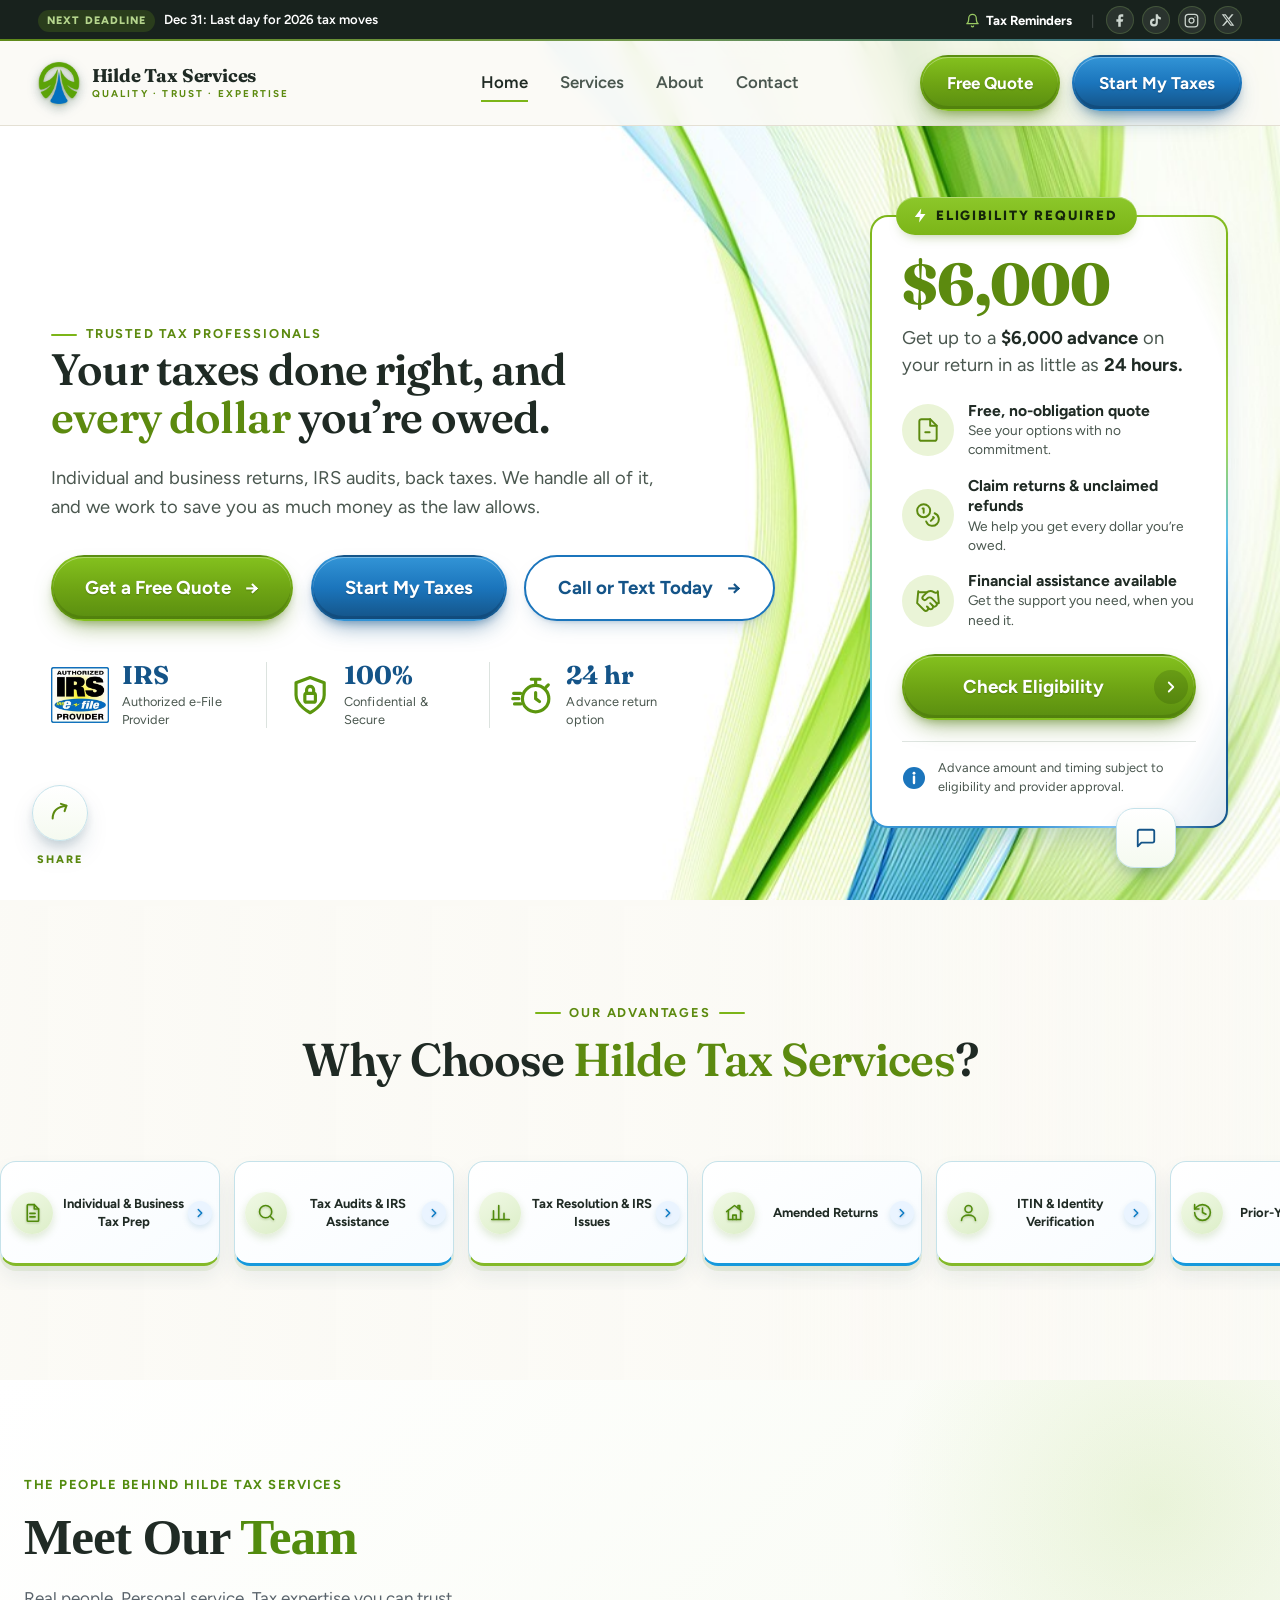
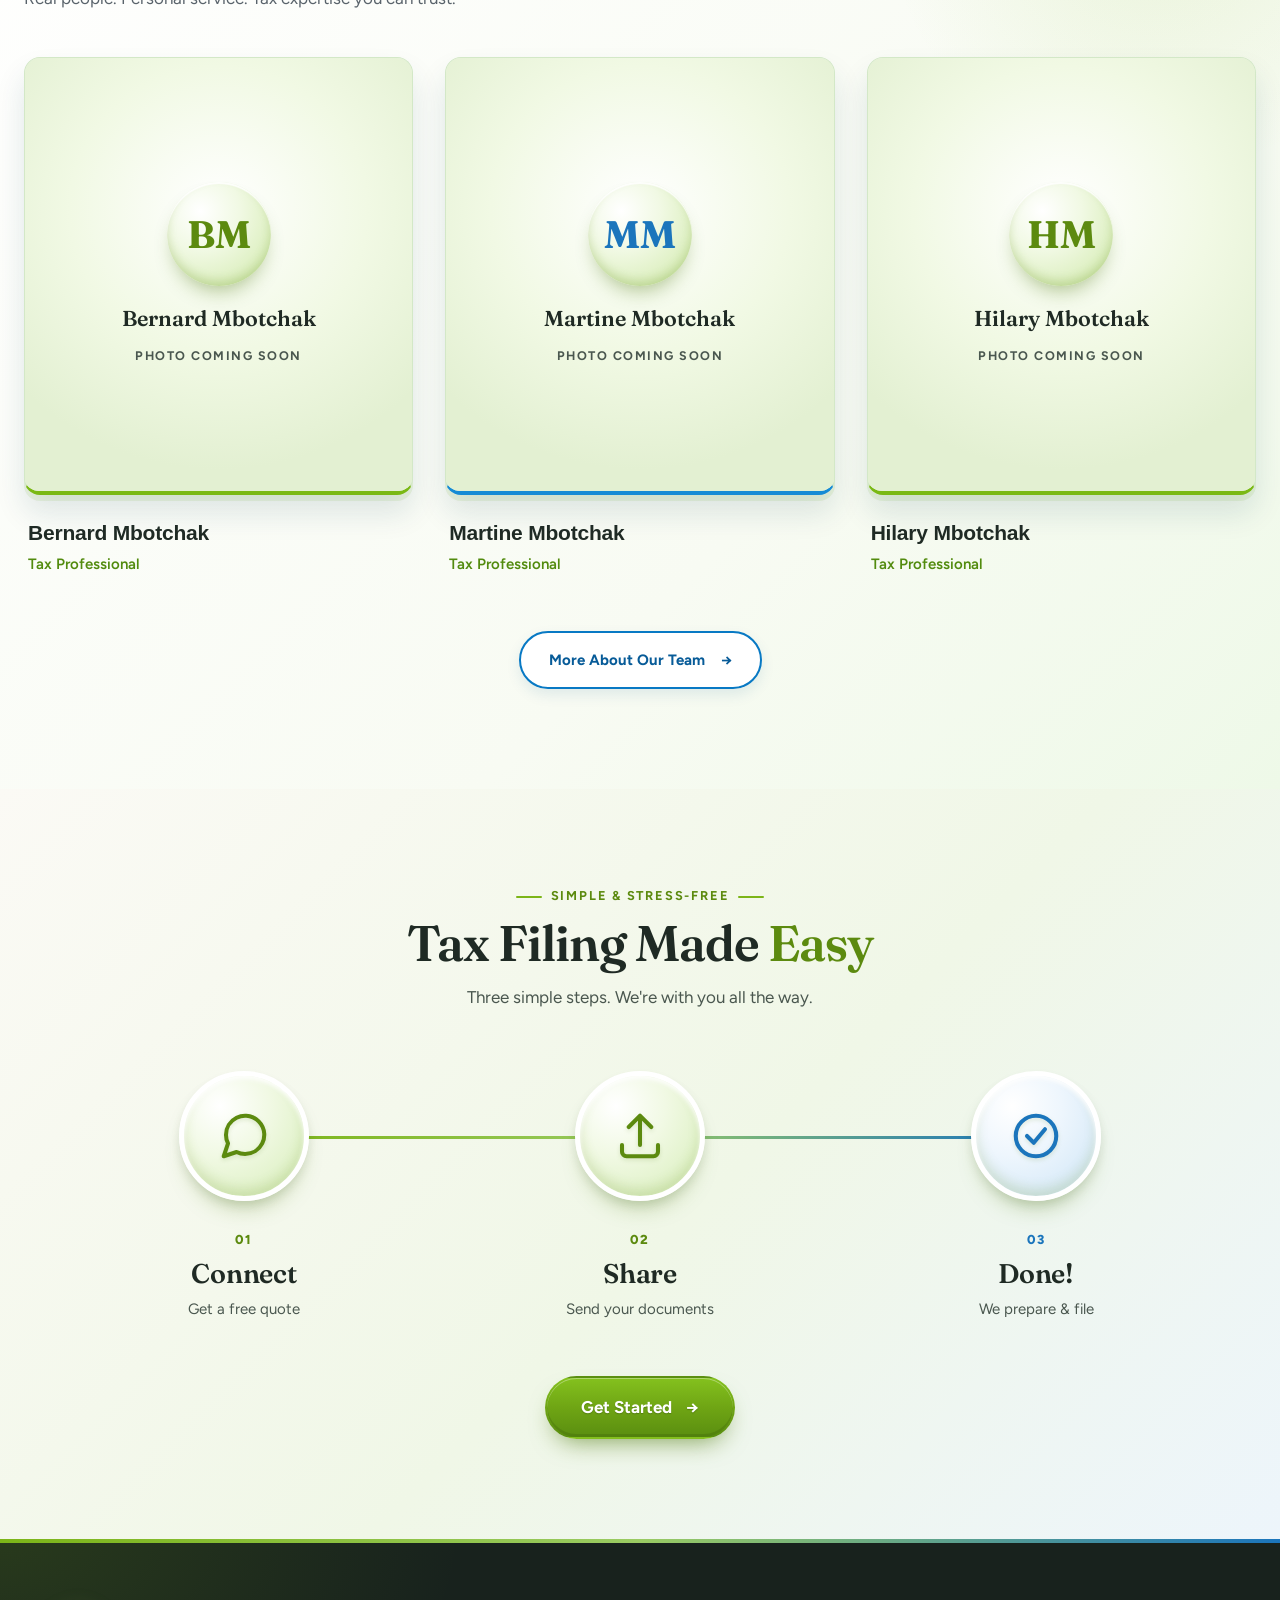
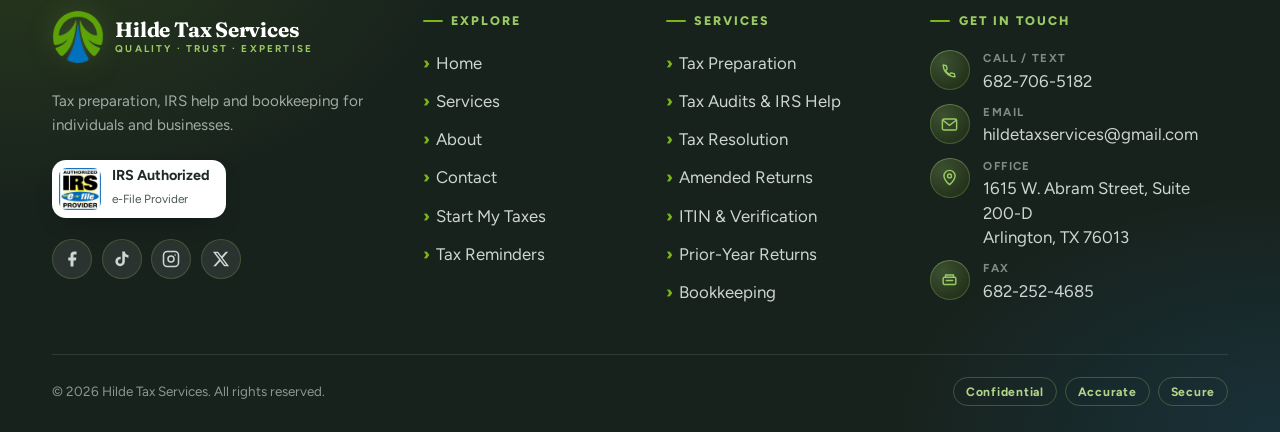
==== index.html @ 7f926cf9 "Prepare site for GitHub Pages - Point image references at assets/ (higgsfield-assets/ is not in the " ====
<!DOCTYPE html>
<html lang="en">
<head>
<meta charset="UTF-8">
<meta name="viewport" content="width=device-width, initial-scale=1">
<title>Hilde Tax Services | Tax Preparation, Audits &amp; Resolution</title>
<meta name="description" content="Hilde Tax Services: individual &amp; business tax preparation, IRS audit help, tax resolution, amended returns, ITIN, prior-year returns, and bookkeeping. Free quote. Call or text 682-706-5182.">
<link rel="preconnect" href="https://fonts.googleapis.com">
<link rel="preconnect" href="https://fonts.gstatic.com" crossorigin>
<link href="https://fonts.googleapis.com/css2?family=Fraunces:opsz,wght@9..144,500;9..144,600;9..144,700&family=Figtree:wght@400;500;600;700;800&display=swap" rel="stylesheet">
<link rel="stylesheet" href="styles.css">
</head>
<body class="home">

<!-- ===== Header ===== -->

<!-- ===== Utility bar ===== -->
<!-- "Next deadline" is filled in by main.js from tax-reminders-data.js; social hrefs are placeholders like the footer's -->
<div class="utility-bar">
  <div class="wrap utility-bar__inner">
    <p class="util-next" hidden></p>
    <nav class="utility-bar__actions" aria-label="Quick links">
      <a href="tax-reminders.html" class="util-page-link">
        <svg width="15" height="15" viewBox="0 0 24 24" fill="none" stroke="currentColor" stroke-width="2" stroke-linecap="round" stroke-linejoin="round" aria-hidden="true"><path d="M6 8a6 6 0 0 1 12 0c0 7 3 9 3 9H3s3-2 3-9"/><path d="M10.3 21a1.94 1.94 0 0 0 3.4 0"/></svg>
        Tax Reminders
      </a>
      <span class="util-bar__divider" aria-hidden="true">|</span>
      <a href="#facebook" class="social-icon" aria-label="Facebook"><svg width="15" height="15" viewBox="0 0 24 24" fill="currentColor" aria-hidden="true"><path d="M18 2h-3a5 5 0 0 0-5 5v3H7v4h3v8h4v-8h3l1-4h-4V7a1 1 0 0 1 1-1h3z"/></svg></a>
      <a href="#tiktok" class="social-icon" aria-label="TikTok"><svg width="15" height="15" viewBox="0 0 24 24" fill="currentColor" aria-hidden="true"><path d="M19.59 6.69a4.83 4.83 0 0 1-3.77-4.25V2h-3.45v13.67a2.89 2.89 0 0 1-2.88 2.5 2.89 2.89 0 0 1-2.89-2.89 2.89 2.89 0 0 1 2.89-2.89c.28 0 .54.04.79.1V9.01a6.34 6.34 0 0 0-.79-.05 6.34 6.34 0 0 0-6.34 6.34 6.34 6.34 0 0 0 6.34 6.34 6.34 6.34 0 0 0 6.33-6.34V8.73a8.17 8.17 0 0 0 4.78 1.52V6.8a4.85 4.85 0 0 1-1.01-.11z"/></svg></a>
      <a href="#instagram" class="social-icon" aria-label="Instagram"><svg width="15" height="15" viewBox="0 0 24 24" fill="none" stroke="currentColor" stroke-width="2" aria-hidden="true"><rect x="2" y="2" width="20" height="20" rx="5"/><circle cx="12" cy="12" r="4"/><circle cx="17.5" cy="6.5" r="1" fill="currentColor" stroke="none"/></svg></a>
      <a href="#twitter" class="social-icon" aria-label="X (Twitter)"><svg width="14" height="14" viewBox="0 0 24 24" fill="currentColor" aria-hidden="true"><path d="M18.244 2.25h3.308l-7.227 8.26 8.502 11.24H16.17l-5.214-6.817L4.99 21.75H1.68l7.73-8.835L1.254 2.25H8.08l4.713 6.231zm-1.161 17.52h1.833L7.084 4.126H5.117z"/></svg></a>
    </nav>
  </div>
</div>

<!-- ===== Header ===== -->
<header class="site-header">
  <div class="wrap">

    <!-- Logo - Far Left -->
    <a href="index.html"
       class="logo"
       aria-label="Hilde Tax Services home">

      <img
        src="assets/logo-mark.png"
        alt=""
        width="56"
        height="56"
      >

      <span class="logo-text">
        <strong>Hilde Tax Services</strong>
        <span>Quality &middot; Trust &middot; Expertise</span>
      </span>
    </a>

    <!-- Navigation - Center -->
    <nav class="nav" aria-label="Main navigation">
      <a href="index.html" class="active" aria-current="page">Home</a>
      <a href="services.html">Services</a>
      <a href="about.html">About</a>
      <a href="contact.html">Contact</a>
    </nav>

    <!-- Free Quote - Far Right -->
    <div class="header-cta">
      <a href="contact.html" class="btn btn-primary" data-quote>

        <!--svg
          width="20"
          height="20"
          viewBox="0 0 24 24"
          fill="none"
          stroke="currentColor"
          stroke-width="2"
          stroke-linecap="round"
          stroke-linejoin="round"
          aria-hidden="true"
        >
          <path d="M14 2H6a2 2 0 0 0-2 2v16a2 2 0 0 0 2 2h12a2 2 0 0 0 2-2V8z"/>
          <path d="M14 2v6h6M8 13h8M8 17h8"/>
        </svg-->

        <span>Free Quote</span>
        <!--span class="nav-cta-arrow" aria-hidden="true">&rarr;</span-->
      </a>


      <a href="tax-intake.html" class="btn btn-tax-intake">
        <span>Start My Taxes</span>
      </a>

    </div>
    <!-- Free Quote - Far Right -->





    <!-- Mobile Menu -->
    <button
      class="menu-toggle"
      type="button"
      aria-label="Open menu"
      aria-expanded="false"
    >
      <span></span>
      <span></span>
      <span></span>
    </button>

  </div>
</header>




<!-- ===== Hero ===== -->
<section class="hero">
  <div class="wrap hero-grid">
    <div class="reveal">
      <span class="eyebrow">Trusted tax professionals</span>
      <h1>Your taxes done right, and <span>every dollar</span> you&rsquo;re owed.</h1>
      <p class="lede">Individual and business returns, IRS audits, back taxes. We handle all of it, and we work to save you as much money as the law allows.</p>

      <div class="hero-actions">
        <a href="contact.html" class="btn btn-primary" data-quote>
          <span>Get a Free Quote</span>
          <span aria-hidden="true">&rarr;</span>
        </a>

        <a href="tax-intake.html" class="btn btn-tax-intake">
          <span>Start My Taxes</span>
        </a>

        <a href="tel:+16827065182" class="btn btn-ghost">
          <span>Call or Text Today</span>
          <span aria-hidden="true">&rarr;</span>
        </a>
      </div>

      <div class="hero-trust">
        <div class="trust-badge"><img src="assets/irs-efile-badge.jpg" alt="Authorized IRS e-file Provider" width="56" height="56"><span><b>IRS</b><small>Authorized e-File Provider</small></span></div>
        <div class="trust-item">
          <svg width="40" height="40" viewBox="0 0 24 24" fill="none" stroke="#5b960e" stroke-width="1.8" stroke-linecap="round" stroke-linejoin="round" aria-hidden="true"><path d="M12 22s8-4 8-10V5l-8-3-8 3v7c0 6 8 10 8 10z"/><rect x="9" y="11" width="6" height="5" rx="1"/><path d="M10 11V9a2 2 0 0 1 4 0v2"/></svg>
          <span><b>100%</b><small>Confidential &amp; Secure</small></span>
        </div>
        <div class="trust-item">
          <svg width="40" height="40" viewBox="0 0 24 24" fill="none" stroke="#5b960e" stroke-width="1.8" stroke-linecap="round" stroke-linejoin="round" aria-hidden="true"><circle cx="14" cy="14" r="7.5"/><path d="M14 10.5V14l2.2 1.6M11.5 3h5M14 3v3.5M19.8 7.6l1.4-1.4M1.5 11h4M1 14h3.5M2 17h3.5"/></svg>
          <span><b>24 hr</b><small>Advance return option</small></span>
        </div>
      </div>
    </div>

    <aside class="advance-card reveal" aria-label="Refund advance offer">
      <span class="ribbon"><svg viewBox="0 0 24 24" aria-hidden="true"><path d="M13 2 4 14h7l-1 8 9-12h-7l1-8z" fill="currentColor"/></svg>Eligibility required</span>
      <div class="big">$6,000</div>
      <p class="lead">Get up to a <strong>$6,000 advance</strong> on your return in as little as <strong>24 hours.</strong></p>
      <ul>
        <li>
          <span class="adv-icon"><svg viewBox="0 0 24 24" fill="none" stroke="currentColor" stroke-width="1.8" stroke-linecap="round" stroke-linejoin="round" aria-hidden="true"><path d="M14 2H6a2 2 0 0 0-2 2v16a2 2 0 0 0 2 2h12a2 2 0 0 0 2-2V8z"/><path d="M14 2v6h6M9.5 14h4"/></svg></span>
          <span><b>Free, no-obligation quote</b><small>See your options with no commitment.</small></span>
        </li>
        <li>
          <span class="adv-icon"><svg viewBox="0 0 24 24" fill="none" stroke="currentColor" stroke-width="1.8" stroke-linecap="round" stroke-linejoin="round" aria-hidden="true"><circle cx="8" cy="8" r="6"/><path d="M18.09 10.37A6 6 0 1 1 10.34 18M7 6h1v4M16.71 13.88l.7.71-2.82 2.82"/></svg></span>
          <span><b>Claim returns &amp; unclaimed refunds</b><small>We help you get every dollar you&rsquo;re owed.</small></span>
        </li>
        <li>
          <span class="adv-icon"><svg viewBox="0 0 24 24" fill="none" stroke="currentColor" stroke-width="1.8" stroke-linecap="round" stroke-linejoin="round" aria-hidden="true"><path d="m11 17 2 2a1 1 0 1 0 3-3"/><path d="m14 14 2.5 2.5a1 1 0 1 0 3-3l-3.88-3.88a3 3 0 0 0-4.24 0l-.88.88a1 1 0 1 1-3-3l2.81-2.81a5.79 5.79 0 0 1 7.06-.87l.47.28a2 2 0 0 0 1.42.25L21 4"/><path d="m21 3 1 11h-2M3 3 2 14l6.5 6.5a1 1 0 1 0 3-3M3 4h8"/></svg></span>
          <span><b>Financial assistance available</b><small>Get the support you need, when you need it.</small></span>
        </li>
      </ul>
      <a href="contact.html" class="btn btn-primary adv-cta">
        <svg width="22" height="22" viewBox="0 0 24 24" fill="none" stroke="currentColor" stroke-width="2" stroke-linecap="round" stroke-linejoin="round" aria-hidden="true"><circle cx="12" cy="12" r="10"/><path d="m8 12 3 3 5-6"/></svg>
        <span>Check Eligibility</span>
        <span class="adv-chev" aria-hidden="true"><svg viewBox="0 0 24 24" fill="none" stroke="currentColor" stroke-width="2.4" stroke-linecap="round" stroke-linejoin="round"><path d="m9 18 6-6-6-6"/></svg></span>
      </a>
      <p class="fine"><svg viewBox="0 0 24 24" aria-hidden="true"><circle cx="12" cy="12" r="11" fill="#1B75BC"/><path d="M12 10.8v6.2" stroke="#fff" stroke-width="2.4" stroke-linecap="round"/><circle cx="12" cy="7.3" r="1.45" fill="#fff"/></svg><span>Advance amount and timing subject to eligibility and provider approval.</span></p>
    </aside>
  </div>
</section>

<!-- ===== Services snapshot ===== -->
<section class="section svc-section" id="services" aria-labelledby="services-title">
  <div class="wrap svc-wrap">
    <div class="section-head center reveal">
      <span class="eyebrow eyebrow-center">Our advantages</span>
      <h2 id="services-title">Why Choose <span>Hilde Tax Services</span>?</h2>
    </div>
    <ul class="svc-grid reveal" aria-label="Our tax services">
      <li><a class="svc-btn" href="services.html#svc-prep"><span class="svc-ic" aria-hidden="true"><svg viewBox="0 0 24 24" fill="none" stroke="currentColor" stroke-width="1.8" stroke-linecap="round" stroke-linejoin="round"><path d="M7 3h7l5 5v13a1 1 0 01-1 1H7a1 1 0 01-1-1V4a1 1 0 011-1z"/><path d="M14 3v5h5M9 13h6M9 17h6"/></svg></span><span class="svc-text"><span class="svc-name">Individual &amp; Business Tax Prep</span></span><span class="svc-arrow" aria-hidden="true"><svg viewBox="0 0 24 24" fill="none" stroke="currentColor" stroke-width="2.4" stroke-linecap="round" stroke-linejoin="round"><path d="m9 18 6-6-6-6"/></svg></span></a></li>
      <li><a class="svc-btn" href="services.html#svc-audits"><span class="svc-ic" aria-hidden="true"><svg viewBox="0 0 24 24" fill="none" stroke="currentColor" stroke-width="1.8" stroke-linecap="round" stroke-linejoin="round"><circle cx="11" cy="11" r="7"/><path d="M20 20l-3.5-3.5"/></svg></span><span class="svc-text"><span class="svc-name">Tax Audits &amp; IRS Assistance</span></span><span class="svc-arrow" aria-hidden="true"><svg viewBox="0 0 24 24" fill="none" stroke="currentColor" stroke-width="2.4" stroke-linecap="round" stroke-linejoin="round"><path d="m9 18 6-6-6-6"/></svg></span></a></li>
      <li><a class="svc-btn" href="services.html#svc-resolution"><span class="svc-ic" aria-hidden="true"><svg viewBox="0 0 24 24" fill="none" stroke="currentColor" stroke-width="1.8" stroke-linecap="round" stroke-linejoin="round"><path d="M4 20V10M10 20V4M16 20v-7M22 20H2"/></svg></span><span class="svc-text"><span class="svc-name">Tax Resolution &amp; IRS Issues</span></span><span class="svc-arrow" aria-hidden="true"><svg viewBox="0 0 24 24" fill="none" stroke="currentColor" stroke-width="2.4" stroke-linecap="round" stroke-linejoin="round"><path d="m9 18 6-6-6-6"/></svg></span></a></li>
      <li><a class="svc-btn" href="services.html#svc-amended"><span class="svc-ic" aria-hidden="true"><svg viewBox="0 0 24 24" fill="none" stroke="currentColor" stroke-width="1.8" stroke-linecap="round" stroke-linejoin="round"><path d="M3 11l9-7 9 7"/><path d="M5 9.5V20h14V9.5"/><path d="M10 20v-5h4v5M16 6.5V4h2v4"/></svg></span><span class="svc-text"><span class="svc-name">Amended Returns</span></span><span class="svc-arrow" aria-hidden="true"><svg viewBox="0 0 24 24" fill="none" stroke="currentColor" stroke-width="2.4" stroke-linecap="round" stroke-linejoin="round"><path d="m9 18 6-6-6-6"/></svg></span></a></li>
      <li><a class="svc-btn" href="services.html#svc-itin"><span class="svc-ic" aria-hidden="true"><svg viewBox="0 0 24 24" fill="none" stroke="currentColor" stroke-width="1.8" stroke-linecap="round" stroke-linejoin="round"><circle cx="12" cy="8" r="4"/><path d="M4 21c0-4 4-6 8-6s8 2 8 6"/></svg></span><span class="svc-text"><span class="svc-name">ITIN &amp; Identity Verification</span></span><span class="svc-arrow" aria-hidden="true"><svg viewBox="0 0 24 24" fill="none" stroke="currentColor" stroke-width="2.4" stroke-linecap="round" stroke-linejoin="round"><path d="m9 18 6-6-6-6"/></svg></span></a></li>
      <li><a class="svc-btn" href="services.html#svc-prior"><span class="svc-ic" aria-hidden="true"><svg viewBox="0 0 24 24" fill="none" stroke="currentColor" stroke-width="1.8" stroke-linecap="round" stroke-linejoin="round"><path d="M3 12a9 9 0 1 0 9-9 9.75 9.75 0 0 0-6.74 2.74L3 8"/><path d="M3 3v5h5M12 7v5l4 2"/></svg></span><span class="svc-text"><span class="svc-name">Prior-Year Returns</span></span><span class="svc-arrow" aria-hidden="true"><svg viewBox="0 0 24 24" fill="none" stroke="currentColor" stroke-width="2.4" stroke-linecap="round" stroke-linejoin="round"><path d="m9 18 6-6-6-6"/></svg></span></a></li>
      <li><a class="svc-btn" href="services.html#svc-bookkeeping"><span class="svc-ic" aria-hidden="true"><svg viewBox="0 0 24 24" fill="none" stroke="currentColor" stroke-width="1.8" stroke-linecap="round" stroke-linejoin="round"><rect x="4" y="2" width="16" height="20" rx="2"/><path d="M8 6h8M8 11h.01M12 11h.01M16 11h.01M8 15h.01M12 15h.01M16 15h.01M8 18.5h.01M12 18.5h.01M16 18.5h.01"/></svg></span><span class="svc-text"><span class="svc-name">Bookkeeping</span></span><span class="svc-arrow" aria-hidden="true"><svg viewBox="0 0 24 24" fill="none" stroke="currentColor" stroke-width="2.4" stroke-linecap="round" stroke-linejoin="round"><path d="m9 18 6-6-6-6"/></svg></span></a></li>
    </ul>
  </div>
</section>

<!-- ===== About teaser ===== -->
<!--section class="section alt">
  <div class="wrap split">
    <div class="reveal">
      <span class="eyebrow">Meet your tax professional</span>
      <h2>Personal service from someone who knows your name.</h2>
      <p class="lede" style="margin-top:1rem">At Hilde Tax Services, you work directly with Bernard Mbotchak. No call center, no being passed between strangers. You get the same person every time, and straight answers.</p>
      <div class="hero-actions" style="margin-top:1.6rem">
        <a href="about.html" class="btn btn-ghost">More about us</a>
      </div>
    </div>
    <div class="panel reveal">
      <div class="profile">
        <div class="avatar">BM</div>
        <div>
          <h3>Bernard Mbotchak</h3>
          <span>Tax Professional</span>
        </div>
      </div>
      <p style="color:var(--ink-soft)">"My goal is simple: file your taxes accurately, keep you compliant with the IRS, and save you as much money as possible. I treat every client's return as if it were my own."</p>
    </div>
  </div>
</section-->


<!-- =====================================
     HILDE TAX SERVICES - MEET OUR TEAM
===================================== -->

<section class="hilde-team" id="our-team">

  <div class="hilde-team-container">

    <!-- Section Heading -->
    <div class="hilde-team-heading">

      <span class="hilde-team-eyebrow">
        THE PEOPLE BEHIND HILDE TAX SERVICES
      </span>

      <h2>
        Meet Our <span>Team</span>
      </h2>

      <p>
        Real people. Personal service.
        Tax expertise you can trust.
      </p>

    </div>

    <!-- Team Members -->
    <div class="hilde-team-grid">

      <!-- Bernard -->
      <article class="hilde-team-card">

        <div class="hilde-team-photo">
          <!-- Placeholder shown until the photo exists; the photo covers it -->
          <span class="hilde-team-placeholder" aria-hidden="true"><span class="ph-initials">BM</span><span class="ph-name">Bernard Mbotchak</span><span class="ph-note">Photo coming soon</span></span>
          <img
            src="images/bernard.jpg"
            alt="Bernard Mbotchak"
            loading="lazy"
          />
        </div>

        <div class="hilde-team-info">
          <h3>Bernard Mbotchak</h3>
          <p>Tax Professional</p>
        </div>

      </article>

      <!-- Martine -->
      <article class="hilde-team-card">

        <div class="hilde-team-photo">
          <!-- Placeholder shown until the photo exists; the photo covers it -->
          <span class="hilde-team-placeholder" aria-hidden="true"><span class="ph-initials">MM</span><span class="ph-name">Martine Mbotchak</span><span class="ph-note">Photo coming soon</span></span>
          <img
            src="images/team-member-2.jpg"
            alt="Martine Mbotchak"
            loading="lazy"
          />
        </div>

        <div class="hilde-team-info">
          <h3>Martine Mbotchak</h3>
          <p>Tax Professional</p>
        </div>

      </article>

      <!-- Hilary -->
      <article class="hilde-team-card">

        <div class="hilde-team-photo">
          <!-- Placeholder shown until the photo exists; the photo covers it -->
          <span class="hilde-team-placeholder" aria-hidden="true"><span class="ph-initials">HM</span><span class="ph-name">Hilary Mbotchak</span><span class="ph-note">Photo coming soon</span></span>
          <img
            src="images/team-member-3.jpg"
            alt="Hilary Mbotchak"
            loading="lazy"
          />
        </div>

        <div class="hilde-team-info">
          <h3>Hilary Mbotchak</h3>
          <p>Tax Professional</p>
        </div>

      </article>

    </div>

    <!-- About Us Button -->
    <div class="hilde-team-action">
      <a href="about.html" class="hilde-team-btn">
        More About Our Team
        <span aria-hidden="true">→</span>
      </a>
    </div>

  </div>

</section>


<!-- ===== How It Works: Interactive Diagram ===== -->
<section class="section hilde-process" id="how-it-works">
  <div class="wrap">

    <div class="section-head center">
      <span class="eyebrow eyebrow-center">
        SIMPLE &amp; STRESS-FREE
      </span>
      <h2>Tax Filing Made <span>Easy</span></h2>
      <p>Three simple steps. We're with you all the way.</p>
    </div>

    <div class="process-flow">

      <div class="process-step">
        <div class="process-icon">
          <svg viewBox="0 0 24 24" fill="none"
               stroke="currentColor" stroke-width="1.8"
               stroke-linecap="round" stroke-linejoin="round"
               aria-hidden="true">
            <path d="M21 11.5a8.4 8.4 0 0 1-.9 3.8
                     8.5 8.5 0 0 1-7.6 4.7
                     8.4 8.4 0 0 1-3.8-.9L3 21l1.9-5.7
                     a8.4 8.4 0 0 1-.9-3.8
                     8.5 8.5 0 0 1 4.7-7.6
                     8.4 8.4 0 0 1 3.8-.9h.5
                     a8.5 8.5 0 0 1 8 8z"/>
          </svg>
        </div>
        <span class="process-number">01</span>
        <h3>Connect</h3>
        <p>Get a free quote</p>
      </div>

      <div class="process-step">
        <div class="process-icon">
          <svg viewBox="0 0 24 24" fill="none"
               stroke="currentColor" stroke-width="1.8"
               stroke-linecap="round" stroke-linejoin="round"
               aria-hidden="true">
            <path d="M12 16V3m0 0L7 8m5-5 5 5"/>
            <path d="M4 16v3a2 2 0 0 0 2 2h12
                     a2 2 0 0 0 2-2v-3"/>
          </svg>
        </div>
        <span class="process-number">02</span>
        <h3>Share</h3>
        <p>Send your documents</p>
      </div>

      <div class="process-step">
        <div class="process-icon">
          <svg viewBox="0 0 24 24" fill="none"
               stroke="currentColor" stroke-width="1.8"
               stroke-linecap="round" stroke-linejoin="round"
               aria-hidden="true">
            <circle cx="12" cy="12" r="9"/>
            <path d="m8 12 3 3 5-6"/>
          </svg>
        </div>
        <span class="process-number">03</span>
        <h3>Done!</h3>
        <p>We prepare &amp; file</p>
      </div>

    </div>

    <div class="process-action">
      <a href="contact.html" class="btn btn-primary">
        <span>Get Started</span>
        <span aria-hidden="true">&rarr;</span>
      </a>
    </div>

  </div>
</section>


<!-- ===== Footer ===== -->
<footer class="site-footer">
  <div class="wrap">
    <div class="footer-grid">
      <div>
        <a href="index.html" class="logo" aria-label="Hilde Tax Services home">
          <img src="assets/logo-mark.png" alt="" width="52" height="52">
          <span class="logo-text"><strong>Hilde Tax Services</strong><span>Quality &middot; Trust &middot; Expertise</span></span>
        </a>
        <p>Tax preparation, IRS help and bookkeeping for individuals and businesses.</p>
        <div class="badge-irs">
          <img src="assets/irs-efile-badge.jpg" alt="" width="42" height="42">
          <span><b>IRS Authorized</b><small>e-File Provider</small></span>
        </div>
        <!-- Social links: replace each #placeholder with Hilde's real profile URL (and add target="_blank" rel="noopener noreferrer") -->
        <div class="footer-social" aria-label="Follow us on social media">
          <a href="#facebook" class="social-icon" aria-label="Facebook">
            <svg width="18" height="18" viewBox="0 0 24 24" fill="currentColor" aria-hidden="true"><path d="M18 2h-3a5 5 0 0 0-5 5v3H7v4h3v8h4v-8h3l1-4h-4V7a1 1 0 0 1 1-1h3z"/></svg>
          </a>
          <a href="#tiktok" class="social-icon" aria-label="TikTok">
            <svg width="18" height="18" viewBox="0 0 24 24" fill="currentColor" aria-hidden="true"><path d="M19.59 6.69a4.83 4.83 0 0 1-3.77-4.25V2h-3.45v13.67a2.89 2.89 0 0 1-2.88 2.5 2.89 2.89 0 0 1-2.89-2.89 2.89 2.89 0 0 1 2.89-2.89c.28 0 .54.04.79.1V9.01a6.34 6.34 0 0 0-.79-.05 6.34 6.34 0 0 0-6.34 6.34 6.34 6.34 0 0 0 6.34 6.34 6.34 6.34 0 0 0 6.33-6.34V8.73a8.17 8.17 0 0 0 4.78 1.52V6.8a4.85 4.85 0 0 1-1.01-.11z"/></svg>
          </a>
          <a href="#instagram" class="social-icon" aria-label="Instagram">
            <svg width="18" height="18" viewBox="0 0 24 24" fill="none" stroke="currentColor" stroke-width="2" aria-hidden="true"><rect x="2" y="2" width="20" height="20" rx="5"/><circle cx="12" cy="12" r="4"/><circle cx="17.5" cy="6.5" r="1" fill="currentColor" stroke="none"/></svg>
          </a>
          <a href="#twitter" class="social-icon" aria-label="X (Twitter)">
            <svg width="18" height="18" viewBox="0 0 24 24" fill="currentColor" aria-hidden="true"><path d="M18.244 2.25h3.308l-7.227 8.26 8.502 11.24H16.17l-5.214-6.817L4.99 21.75H1.68l7.73-8.835L1.254 2.25H8.08l4.713 6.231zm-1.161 17.52h1.833L7.084 4.126H5.117z"/></svg>
          </a>
        </div>
      </div>
      <div>
        <h4>Explore</h4>
        <ul class="footer-links">
          <li><a href="index.html">Home</a></li>
          <li><a href="services.html">Services</a></li>
          <li><a href="about.html">About</a></li>
          <li><a href="contact.html">Contact</a></li>
          <li><a href="tax-intake.html">Start My Taxes</a></li>
          <li><a href="tax-reminders.html">Tax Reminders</a></li>
        </ul>
      </div>
      <div>
        <h4>Services</h4>
        <ul class="footer-links">
          <li><a href="services.html#svc-prep">Tax Preparation</a></li>
          <li><a href="services.html#svc-audits">Tax Audits &amp; IRS Help</a></li>
          <li><a href="services.html#svc-resolution">Tax Resolution</a></li>
          <li><a href="services.html#svc-amended">Amended Returns</a></li>
          <li><a href="services.html#svc-itin">ITIN &amp; Verification</a></li>
          <li><a href="services.html#svc-prior">Prior-Year Returns</a></li>
          <li><a href="services.html#svc-bookkeeping">Bookkeeping</a></li>
        </ul>
      </div>
      <div>
        <h4>Get in touch</h4>
        <ul class="footer-contact">
          <li><span class="footer-ic" aria-hidden="true"><svg viewBox="0 0 24 24" fill="none" stroke="currentColor" stroke-width="1.8" stroke-linejoin="round"><path d="M4 5c0 8 7 15 15 15l-1-4-4-1-2 2c-2-1-4-3-5-5l2-2-1-4-4-1z"/></svg></span><span><small>Call / Text</small><a href="tel:+16827065182">682-706-5182</a></span></li>
          <li><span class="footer-ic" aria-hidden="true"><svg viewBox="0 0 24 24" fill="none" stroke="currentColor" stroke-width="1.8" stroke-linecap="round"><rect x="3" y="5" width="18" height="14" rx="2"/><path d="M4 7l8 6 8-6"/></svg></span><span><small>Email</small><a href="mailto:hildetaxservices@gmail.com">hildetaxservices@gmail.com</a></span></li>
          <li><span class="footer-ic" aria-hidden="true"><svg viewBox="0 0 24 24" fill="none" stroke="currentColor" stroke-width="1.8" stroke-linejoin="round"><path d="M12 21s7-6 7-11a7 7 0 10-14 0c0 5 7 11 7 11z"/><circle cx="12" cy="10" r="2.5"/></svg></span><span><small>Office</small>1615 W. Abram Street, Suite 200-D<br>Arlington, TX 76013</span></li>
          <li><span class="footer-ic" aria-hidden="true"><svg viewBox="0 0 24 24" fill="none" stroke="currentColor" stroke-width="1.8" stroke-linecap="round"><rect x="4" y="8" width="16" height="9" rx="1.5"/><path d="M7 8V5h10v3M8 12h8"/></svg></span><span><small>Fax</small>682-252-4685</span></li>
        </ul>
      </div>
    </div>
    <div class="footer-bottom">
      <span>&copy; <span class="js-year">2026</span> Hilde Tax Services. All rights reserved.</span>
      <span class="footer-values"><span>Confidential</span><span>Accurate</span><span>Secure</span></span>
    </div>
  </div>
</footer>

<script src="tax-reminders-data.js"></script>
<script src="main.js"></script>
</body>
</html>
---- styles.css ----
/* =========================================================

   Hilde Tax Services - shared stylesheet

   Brand: leaf green + trust blue, warm off-white, slate ink

   Type:  Fraunces (display)  /  Figtree (body)

   ========================================================= */



:root {

  /* Brand */

  --green:        #7CB518;

  --green-deep:   #5C8A0F;

  --green-soft:   #EAF4D7;

  --blue:         #1B75BC;

  --blue-deep:    #145488;

  --blue-soft:    #E3EFF8;



  /* Neutrals */

  --ink:          #1F2A24;

  --ink-soft:     #4A574F;

  --paper:        #FBFAF5;

  --paper-warm:   #F4F1E8;

  --white:        #FFFFFF;

  --line:         #E4E0D4;



  /* Type */

  --display: "Fraunces", Georgia, serif;

  --body:    "Figtree", -apple-system, BlinkMacSystemFont, sans-serif;



  /* Shape */

  --radius:   18px;

  --radius-sm:12px;

  --shadow:   0 18px 40px -22px rgba(20, 84, 136, .35);

  --shadow-sm:0 8px 20px -14px rgba(31, 42, 36, .35);

  --maxw:     1140px;

}



* { box-sizing: border-box; margin: 0; padding: 0; }



html { scroll-behavior: smooth; }



body {

  font-family: var(--body);

  color: var(--ink);

  background: var(--paper);

  line-height: 1.6;

  font-size: 1.05rem;

  -webkit-font-smoothing: antialiased;

  overflow-x: hidden;

}



img { max-width: 100%; display: block; }

a { color: inherit; text-decoration: none; }



h1, h2, h3 { font-family: var(--display); font-weight: 600; line-height: 1.1; letter-spacing: -.02em; color: var(--ink); }

h1 { font-size: clamp(2.4rem, 4.2vw, 2.75rem); }

h2 { font-size: clamp(1.9rem, 3.6vw, 1.25rem); }

h3 { font-size: 1.35rem; letter-spacing: -.01em; }



.wrap { width: 100%; max-width: var(--maxw); margin-inline: auto; /*padding-inline: 1.5rem; */}

.eyebrow {

  display: inline-flex; align-items: center; gap: .55rem;

  font-family: var(--body); font-weight: 700; font-size: .8rem;

  text-transform: uppercase; letter-spacing: .14em; color: var(--green-deep);

}

.eyebrow::before { content: ""; width: 26px; height: 2px; background: var(--green); border-radius: 2px; }

.lede { font-size: 1.15rem; color: var(--ink-soft); max-width: 60ch; }



/* ---------- Buttons ---------- */

.btn {

  display: inline-flex; align-items: center; gap: .5rem;

  font-weight: 700; font-size: 1rem; padding: .85rem 1.5rem;

  border-radius: 999px; border: 2px solid transparent; cursor: pointer;

  transition: transform .18s ease, box-shadow .18s ease, background .18s ease;

}

.btn:hover { transform: translateY(-2px); }

.btn:active { transform: translateY(1px); }

/* Every page uses the home page's raised 3D finish: gradient lit from the top, inner highlight, darker lip, coloured drop shadow */

.btn-primary {

  background: linear-gradient(180deg, #84C11E 0%, #6FA514 50%, #5A8E10 100%);

  color: #fff; text-shadow: 0 1px 1px rgba(40,64,6,.35);

  box-shadow: inset 0 1px 0 rgba(255,255,255,.35), inset 0 -3px 0 rgba(40,70,5,.18), 0 12px 24px -10px rgba(76,120,10,.65), 0 4px 8px -3px rgba(76,120,10,.35);

}

.btn-primary:hover { background: linear-gradient(180deg, #78B418 0%, #63970F 50%, #4F7D0B 100%); color: #fff; }

.btn-blue { background: var(--blue); color: #fff; box-shadow: var(--shadow-sm); }

.btn-blue:hover { background: var(--blue-deep); }

/* "Start My Taxes": blue version of the primary */

.btn-tax-intake {

  background: linear-gradient(180deg, #3294D6 0%, #1B75BC 50%, #145488 100%);

  color: #fff; text-shadow: 0 1px 1px rgba(10,45,80,.4);

  box-shadow: inset 0 1px 0 rgba(255,255,255,.35), inset 0 -3px 0 rgba(8,45,80,.25), 0 12px 24px -10px rgba(20,84,136,.65), 0 4px 8px -3px rgba(20,84,136,.35);

}

.btn-tax-intake:hover { background: linear-gradient(180deg, #2587C9 0%, #1767A6 50%, #104674 100%); color: #fff; }

/* Secondary: white face, blue outline, soft lift */

.btn-ghost {

  background: #fff; color: var(--blue-deep); border-color: var(--blue);

  box-shadow: 0 10px 22px -14px rgba(20,84,136,.5), 0 2px 4px -2px rgba(20,84,136,.2);

}

.btn-ghost:hover { background: var(--blue); color: #fff; }

.btn:focus-visible { outline: 3px solid var(--blue); outline-offset: 3px; }



/* ---------- Tile ----------

   The home service-tile surface, shared by inner-page cards: white face, green-to-blue hairline border, soft blue shadow */

.tile {

  background: linear-gradient(#fff, #fff) padding-box, linear-gradient(135deg, #cfe6ab 0%, #bfe0f3 100%) border-box;

  border: 1.5px solid transparent; border-radius: 16px;

  box-shadow: 0 14px 30px -22px rgba(20,84,136,.45);

}



/* ---------- Logo ---------- */

.logo { display: inline-flex; align-items: center; gap: .7rem; }

.logo img { width: 42px; height: 42px; flex: none; object-fit: contain; }

/* Hover spin, same as the school site's logo: tilt 8deg and grow 8% with a springy overshoot, settle back more gently */
/* Shade: a drop shadow that follows the mark's shape (blue-grey depth plus a hint of green), deeper on hover */
.logo img {
  filter: drop-shadow(0 4px 6px rgba(20,65,91,.28)) drop-shadow(0 1px 1.5px rgba(76,120,10,.35));
  transition: transform .25s ease, filter .25s ease;
}
.logo:hover img {
  transform: rotate(8deg) scale(1.08);
  filter: drop-shadow(0 8px 12px rgba(20,65,91,.34)) drop-shadow(0 2px 3px rgba(76,120,10,.4));
  transition: transform .22s cubic-bezier(.34,1.56,.64,1), filter .22s ease;
}
/* On the dark footer the shade becomes a soft green glow so the mark lifts off the background */
.site-footer .logo img { filter: drop-shadow(0 0 10px rgba(154,203,99,.35)) drop-shadow(0 4px 8px rgba(0,0,0,.5)); }
.site-footer .logo:hover img { filter: drop-shadow(0 0 16px rgba(154,203,99,.5)) drop-shadow(0 6px 10px rgba(0,0,0,.5)); }
@media (prefers-reduced-motion: reduce) { .logo img, .logo:hover img { transition: none; transform: none; } }

.logo-text { display: flex; flex-direction: column; line-height: 1; }

.logo-text strong { font-family: var(--display); font-size: 1.15rem; letter-spacing: -.01em; color: var(--ink); }

.logo-text span { font-size: .62rem; letter-spacing: .22em; text-transform: uppercase; color: var(--green-deep); font-weight: 700; margin-top: 3px; }



/* ---------- Header ---------- */



.site-header {

  position: sticky; top: 0; z-index: 50;

  background: rgba(251,250,245,.88); backdrop-filter: blur(10px);

  border-bottom: 1px solid var(--line);

}

.site-header .wrap { display: flex; align-items: center; justify-content: space-between; padding-block: .85rem; gap: 1rem; }

.nav { display: flex; align-items: center; gap: 2rem; }

.nav a { font-weight: 600; color: var(--ink-soft); position: relative; padding: .25rem 0; }

.nav a::after { content:""; position:absolute; left:0; bottom:-2px; width:0; height:2px; background:var(--green); transition:width .2s ease; }

.nav a:hover, .nav a.active { color: var(--ink); }

.nav a.active::after, .nav a:hover::after { width: 100%; }

.header-cta { display: flex; align-items: center; gap: .75rem; }



.menu-toggle { display: none; background: none; border: 0; cursor: pointer; padding: .4rem; }

.menu-toggle span { display: block; width: 24px; height: 2.5px; background: var(--ink); border-radius: 2px; margin: 5px 0; transition: transform .25s ease, opacity .2s ease; transform-origin: center; }

/* Animate hamburger into an X when the menu is open */

.site-header.nav-open .menu-toggle span:nth-child(1) { transform: translateY(7.5px) rotate(45deg); }

.site-header.nav-open .menu-toggle span:nth-child(2) { opacity: 0; }

.site-header.nav-open .menu-toggle span:nth-child(3) { transform: translateY(-7.5px) rotate(-45deg); }



/* ---------- Hero ---------- */

.hero { position: relative; padding: clamp(3rem,7vw,6rem) 0 clamp(3rem,6vw,5rem); overflow: hidden; }

.hero::before {

  content:""; position:absolute; inset:0; z-index:-2;

  background:

    radial-gradient(60% 80% at 88% 0%, var(--blue-soft) 0%, transparent 55%),

    radial-gradient(55% 70% at 0% 100%, var(--green-soft) 0%, transparent 50%),

    var(--paper);

}

/* Wave artwork fixed behind every page, mirrored so the ribbons sit on the right, away from left-aligned text */

body::before {

  content:""; position:fixed; inset:0; z-index:-1; pointer-events:none;

  background: url("assets/hildetaxservices-bg.jpg") left center / cover no-repeat;

  transform: scaleX(-1);

}

body .hero::before { display: none; }

body .section.alt { background: rgba(244,241,232,.55); }

/* Inner pages: wash the artwork out behind content, letting it show at the right edge, as on the home services section */

body.page-inner .section { background: linear-gradient(90deg, rgba(251,250,245,.96) 0%, rgba(251,250,245,.93) 60%, rgba(251,250,245,.35) 100%); }

/* The advance card's blurred glow spills past the card; clip it sideways so phones don't get a horizontal scroll */
body.page-inner .section { overflow-x: clip; }

body.page-inner .section.alt { background: linear-gradient(135deg, #fbfaf5 0%, #f0f7e7 55%, #edf5fb 100%); }

/* .wrap has no side padding of its own above 560px */

body.page-inner .page-hero .wrap, body.page-inner .section .wrap { padding-inline: clamp(1.15rem, 4vw, 2rem); }

body.home .step { background: rgba(255,255,255,.88); padding: 1.2rem 1.4rem 1.4rem; border-radius: 0 0 var(--radius-sm) var(--radius-sm); backdrop-filter: blur(4px); }

/* Hero runs wider than the site column: text pinned left, card pinned right, open space between */

.hero-grid {

  display: grid; grid-template-columns: minmax(0, 46rem) minmax(0, clamp(21rem, 28vw, 27rem));

  justify-content: space-between; gap: clamp(2rem, 4vw, 3.5rem); align-items: center;

  max-width: 1440px; padding-inline: clamp(1.5rem, 4vw, 4rem);

}

.hero h1 span { color: var(--green-deep); }

/* Column is wide enough for the trust row; headline and intro keep a shorter measure */

.hero h1, .hero .lede { max-width: 38rem; }

.hero .lede { margin: 1.4rem 0 2rem; }

.hero-actions { display: flex; gap: .9rem; flex-wrap: wrap; }

/* Home hero buttons match the mockup: icon + label + arrow, raised 3D finish */

.hero .hero-actions { gap: 1.1rem; }

.hero .hero-actions .btn {

  gap: 14px; white-space: nowrap;

  padding: 1rem 2rem; font-size: 1.17rem; /* 18.7px bold counts as large text, so white on green passes AA */

}

.hero .hero-actions .btn svg { flex-shrink: 0; }

.hero .hero-actions .btn span[aria-hidden] { transition: transform .2s ease; }

.hero .hero-actions .btn:hover span[aria-hidden] { transform: translateX(3px); }

/* Primary: green gradient lit from the top, inner highlight along the top edge, darker lip at the bottom, green drop shadow */

.hero .btn-primary {

  background: linear-gradient(180deg, #84C11E 0%, #6FA514 50%, #5A8E10 100%);

  color: #fff; text-shadow: 0 1px 1px rgba(40,64,6,.35);

  box-shadow:

    inset 0 1px 0 rgba(255,255,255,.35),

    inset 0 -3px 0 rgba(40,70,5,.18),

    0 12px 24px -10px rgba(76,120,10,.65),

    0 4px 8px -3px rgba(76,120,10,.35);

}

.hero .btn-primary:hover {

  background: linear-gradient(180deg, #78B418 0%, #63970F 50%, #4F7D0B 100%); color: #fff;

  box-shadow:

    inset 0 1px 0 rgba(255,255,255,.3),

    inset 0 -3px 0 rgba(40,70,5,.2),

    0 18px 30px -12px rgba(76,120,10,.7),

    0 6px 10px -4px rgba(76,120,10,.4);

}

/* Secondary: white face, blue outline, soft lift so it sits on the page like the primary */

.hero .btn-ghost {

  background: #fff; color: var(--blue-deep); border-color: var(--blue);

  box-shadow: 0 10px 22px -14px rgba(20,84,136,.5), 0 2px 4px -2px rgba(20,84,136,.2);

}

.hero .btn-ghost:hover { background: var(--blue); color: #fff; box-shadow: 0 16px 28px -14px rgba(20,84,136,.6); }

.hero .hero-actions .btn:active { transform: translateY(1px); }



/* Trust row: icon beside a figure over a two-line label, divided by hairlines; the three always share one row */

.hero-trust {

  --tg: clamp(12px, 1.7vw, 26px);

  display: flex; align-items: center; gap: var(--tg); margin-top: 2.6rem; flex-wrap: nowrap;

}

.hero-trust > div { display: flex; align-items: center; gap: clamp(8px, 1vw, 14px); min-width: 0; }

.hero-trust > div + div { border-left: 1px solid #dce3df; padding-left: var(--tg); align-self: stretch; }

.hero-trust svg, .hero-trust .trust-badge img { flex-shrink: 0; }

.hero-trust .trust-item svg { width: clamp(30px, 3.3vw, 50px); height: auto; }

.hero-trust .trust-badge img { width: clamp(40px, 4.5vw, 66px); height: auto; object-fit: contain; }

.hero-trust span { display: flex; flex-direction: column; gap: 4px; }

.hero-trust b { font-family: var(--display); font-size: clamp(1.2rem, 2vw, 1.9rem); color: var(--blue-deep); line-height: 1.05; }

/* max-width breaks each label onto two lines, as in the mockup */

.hero-trust small { color: var(--ink-soft); font-size: clamp(.74rem, 1vw, .92rem); letter-spacing: .01em; line-height: 1.35; max-width: 9.6em; }

/* Two columns leave the text too narrow for the buttons and trust row below 1100px, so the hero stacks earlier than the rest of the site */

@media (max-width: 1100px) {

  .hero-grid { grid-template-columns: minmax(0, 1fr); padding-inline: 1.5rem; }

}

@media (max-width: 767px) {

  .hero .hero-actions { flex-direction: column; align-items: stretch; gap: 12px; }

  .hero .hero-actions .btn { width: 100%; }

}

/* Phones: still one row, but each item puts its icon above a centered label */

@media (max-width: 560px) {

  .hero-trust { align-items: stretch; }

  .hero-trust > div { flex: 1 1 0; flex-direction: column; justify-content: flex-start; text-align: center; }

  .hero-trust small { max-width: none; }

}



/* Advance-return callout card */

/* Animated gradient border, ported from hover.dev's "AI gradient animation card":

   a comet-shaped conic gradient circles the card (card background, with ::after

   painting the white interior 2px inside), and ::before is the same gradient blown up,

   blurred and edge-masked so it spills softly inward, clipped back to the card shape. */

@property --spin { syntax: "<angle>"; inherits: false; initial-value: 0deg; }

@keyframes spin { to { --spin: 360deg; } }

.advance-card {

  --comet: conic-gradient(from var(--spin), transparent 0%, #7CB51800 5%, #7CB518 10%, #A6D84A 18%, #5CC0F0 26%, #1B75BC 34%, #145488 42%, #8FD0FF 46%, #8FD0FF00 52%, transparent 56%);

  position: relative; isolation: isolate;

  /* At rest the border runs green to blue; the comet circles on top of it */

  background: var(--comet), linear-gradient(165deg, #7CB518 0%, #A6D84A 30%, #5CC0F0 70%, #1B75BC 100%);

  border-radius: var(--radius); padding: 2rem; box-shadow: var(--shadow);

  animation: spin 3s linear infinite;

  transition: transform .3s ease, box-shadow .3s ease;

}

.advance-card::before,

.advance-card::after { content: ""; position: absolute; pointer-events: none; }

.advance-card::after { inset: 2px; z-index: -1; background: var(--white); border-radius: calc(var(--radius) - 2px); }

.advance-card::before {

  /* 40% bigger on every side, so 1.8x the card; clip-path trims it back to the card box (40/180 = 22.22%) */

  inset: -40%; z-index: 1; background: var(--comet);

  -webkit-mask-image: radial-gradient(ellipse 100% 100% at 50% 50%, transparent 30%, black 80%);

          mask-image: radial-gradient(ellipse 100% 100% at 50% 50%, transparent 30%, black 80%);

  filter: blur(36px); opacity: .85;

  clip-path: inset(22.22% round var(--radius));

}

/* .reveal.in sets transform:none, so the hover lift needs the extra class to win */

.advance-card:hover, .advance-card.reveal:hover { transform: translateY(-4px); box-shadow: 0 28px 60px -28px rgba(20,84,136,.55); }

@media (prefers-reduced-motion: reduce) {

  .advance-card { animation: none; }

  .advance-card:hover, .advance-card.reveal:hover { transform: none; }

}

.advance-card .ribbon {

  position: absolute; top: -18px; left: 1.6rem; display: inline-flex; align-items: center; gap: .45rem;

  background: linear-gradient(180deg, #8CC72A 0%, #7CB518 100%); color: #14250a;

  font-weight: 800; font-size: .84rem; letter-spacing: .14em; text-transform: uppercase;

  padding: .5rem 1.3rem .5rem 1rem; border-radius: 999px;

  box-shadow: inset 0 1px 0 rgba(255,255,255,.35), 0 6px 14px -8px rgba(76,120,10,.6);

}

.advance-card .ribbon svg { width: 17px; height: 17px; color: #fff; }

.advance-card .big { font-family: var(--display); font-weight: 800; font-size: clamp(3.2rem, 4.6vw, 4.3rem); color: var(--green-deep); line-height: 1; letter-spacing: -.02em; margin-top: .5rem; }

.advance-card p { color: var(--ink-soft); }

.advance-card .lead { font-size: 1.15rem; line-height: 1.45; margin: .7rem 0 1.4rem; }

.advance-card .lead strong { color: var(--ink); }

/* Benefit list: soft green disc with a line icon, bold title over a one-line description */

.advance-card ul { list-style: none; display: grid; gap: 1rem; margin: 0 0 1.5rem; }

.advance-card li { display: flex; gap: .9rem; align-items: center; }

.advance-card .adv-icon { flex: none; width: 52px; height: 52px; border-radius: 50%; background: var(--green-soft); color: var(--green-deep); display: grid; place-items: center; }

.advance-card .adv-icon svg { width: 26px; height: 26px; }

.advance-card li > span:last-child { display: flex; flex-direction: column; }

.advance-card li b { color: var(--ink); font-size: .98rem; line-height: 1.3; }

.advance-card li small { color: var(--ink-soft); font-size: .86rem; line-height: 1.4; }

/* CTA: same raised green as the hero button, label centered, chevron in a darker disc at the right */

.advance-card .adv-cta {

  position: relative; width: 100%; justify-content: center; gap: .7rem; white-space: nowrap;

  font-size: 1.17rem; padding: 1rem 3.6rem;

}

.advance-card .adv-cta svg { flex: none; }

.advance-card .adv-chev {

  position: absolute; right: .5rem; top: 50%; transform: translateY(-50%);

  width: 38px; height: 38px; border-radius: 50%; background: rgba(40,70,5,.22);

  display: grid; place-items: center; transition: transform .2s ease;

}

.advance-card .adv-chev svg { width: 18px; height: 18px; }

.advance-card .adv-cta:hover .adv-chev { transform: translate(3px, -50%); }

/* Narrow cards (small laptops, phones): drop the check icon and tighten the padding so the label stays on one line */

.advance-card { container-type: inline-size; }

@container (max-width: 340px) {

  .advance-card .adv-cta { padding: 1rem 3rem 1rem 1rem; }

  .advance-card .adv-cta > svg { display: none; }

  .advance-card .adv-chev { width: 34px; height: 34px; right: .4rem; }

}

.advance-card .fine {

  display: flex; gap: .75rem; align-items: center;

  font-size: .8rem; line-height: 1.45; color: var(--ink-soft);

  margin-top: 1.3rem; padding-top: 1.1rem; border-top: 1px solid #dfe5e1;

}

.advance-card .fine svg { flex: none; width: 24px; height: 24px; }



/* ---------- Section scaffolding ---------- */

.section { padding: clamp(3.5rem,7vw,6rem) 0; }

.section.alt { background: var(--paper-warm); }

.section-head { max-width: 62ch; margin-bottom: 2.6rem; }

.section-head.center { margin-inline: auto; text-align: center; }

.section-head h2 { margin: .6rem 0 .8rem; }

.section-head h2 span, .split h2 span, .contact-grid h2 span { color: var(--green-deep); }

.section-head p { color: var(--ink-soft); font-size: 1.06rem; }

/* Inner-page headings match the home section headings */

body.page-inner .section-head h2, body.page-inner .split h2 { font-size: clamp(2rem, 3.6vw, 3rem); }



/* ---------- Service cards ---------- */

.cards { display: grid; grid-template-columns: repeat(3,1fr); gap: 1.3rem; }

.card {

    background: var(--green-soft);

    border-radius: var(--radius);

    padding: 1.8rem;

    transition: transform 0.2s, box-shadow 0.2s;

}



.card:hover { transform: translateY(-4px); box-shadow: var(--shadow); }

.card .ic {

  width: 52px; height: 52px; border-radius: 14px; display: grid; place-items: center;

  background: var(--green-soft); margin-bottom: 1.1rem;

}

/* Odd one out: span the full row with icon beside the text */

.card-wide { grid-column: 1 / -1; display: flex; gap: 1.3rem; align-items: flex-start; }

.card-wide .ic { flex: none; margin-bottom: 0; }

.card .ic svg { width: 26px; height: 26px; }

.card h3 { margin-bottom: .5rem; }

.card p { color: var(--ink-soft); font-size: .97rem; }



/* ---------- Services: button grid (home) ----------

   Each service is one clickable tile (icon, name, chevron) linking to its section on services.html.

   Flex-wrap with fixed widths so a short last row stays centered: 4 / 3 / 2 / 1 per row. */

.svc-wrap { max-width: 1440px;/* padding-inline: clamp(1.5rem, 4vw, 4rem);*/ }

/* Wash out the fixed wave artwork behind the heading and tiles, letting it show only at the right edge as in the mockup */

body.home .svc-section { background: linear-gradient(90deg, rgba(251,250,245,.96) 0%, rgba(251,250,245,.93) 60%, rgba(251,250,245,.35) 100%); }

.svc-section .section-head { max-width: 46rem; margin-bottom: clamp(3rem, 5vw, 4.5rem); }

.svc-section h2 { font-size: clamp(2rem, 3.6vw, 3rem); margin: .7rem 0 1rem; }

.svc-section h2 span { color: var(--green-deep); }

/* Centered eyebrow gets the rule on both sides */

.eyebrow-center::after { content: ""; width: 26px; height: 2px; background: var(--green); border-radius: 2px; }

.svc-grid { --g: 1.25rem; list-style: none; display: flex; flex-wrap: wrap; justify-content: center; gap: var(--g); }

.svc-grid > li { flex: 0 1 calc((100% - 3 * var(--g)) / 4); display: flex; }

/* Soft green-to-blue hairline border: white padding-box over a gradient border-box */

.svc-btn {

  flex: 1; display: grid; grid-template-columns: auto 1fr auto; align-items: center; gap: 1rem;

  padding: 1.35rem 1.2rem 1.35rem 1.35rem; border-radius: 16px; border: 1.5px solid transparent;

  background: linear-gradient(#fff, #fff) padding-box, linear-gradient(135deg, #cfe6ab 0%, #bfe0f3 100%) border-box;

  box-shadow: 0 14px 30px -22px rgba(20,84,136,.45);

  color: var(--ink); text-decoration: none;

  transition: transform .2s ease, box-shadow .2s ease;

}

.svc-btn:hover { transform: translateY(-4px); box-shadow: 0 22px 40px -22px rgba(20,84,136,.55); }

.svc-btn:focus-visible { outline: 3px solid var(--blue); outline-offset: 3px; }

/* 3D disc: lit from the top left, rim highlight above, inner shade below, green drop shadow; the icon itself casts a small shadow */

.svc-ic {

  width: 60px; height: 60px; border-radius: 50%; color: var(--green-deep); display: grid; place-items: center;

  background: radial-gradient(circle at 32% 28%, #ffffff 0%, #f1f9e4 38%, #dcefbf 75%, #c9e5a2 100%);

  box-shadow:

    inset 0 2px 1px rgba(255,255,255,.9),

    inset 0 -4px 8px rgba(92,138,15,.22),

    0 8px 14px -6px rgba(76,120,10,.45),

    0 2px 4px rgba(76,120,10,.15);

  transition: transform .25s ease, box-shadow .25s ease;

}

.svc-ic svg { width: 28px; height: 28px; filter: drop-shadow(0 1.5px 1px rgba(60,95,8,.3)); }

.svc-btn:hover .svc-ic {

  transform: translateY(-2px) scale(1.06);

  box-shadow:

    inset 0 2px 1px rgba(255,255,255,.9),

    inset 0 -4px 8px rgba(92,138,15,.25),

    0 14px 20px -8px rgba(76,120,10,.5),

    0 3px 6px rgba(76,120,10,.18);

}

.svc-text { display: flex; flex-direction: column; gap: .35rem; min-width: 0; }

.svc-name { font-weight: 800; font-size: 1.06rem; line-height: 1.25; }

/* 3D chevron disc, blue version of the icon disc: top-left light, rim highlight, inner shade, blue drop shadow */

.svc-arrow {

  width: 36px; height: 36px; border-radius: 50%; color: var(--blue); display: grid; place-items: center;

  background: radial-gradient(circle at 32% 28%, #ffffff 0%, #eef5fc 38%, #d6e7f7 75%, #bfd8f0 100%);

  box-shadow:

    inset 0 1.5px 1px rgba(255,255,255,.9),

    inset 0 -3px 6px rgba(27,117,188,.2),

    0 6px 10px -5px rgba(20,84,136,.45),

    0 1.5px 3px rgba(20,84,136,.15);

  transition: transform .2s ease, box-shadow .2s ease;

}

.svc-arrow svg { width: 18px; height: 18px; filter: drop-shadow(0 1px .8px rgba(20,84,136,.3)); }

.svc-btn:hover .svc-arrow {

  transform: translateX(3px) translateY(-1px) scale(1.06);

  box-shadow:

    inset 0 1.5px 1px rgba(255,255,255,.9),

    inset 0 -3px 6px rgba(27,117,188,.24),

    0 10px 14px -6px rgba(20,84,136,.5),

    0 2px 4px rgba(20,84,136,.18);

}

@media (max-width: 1280px) { .svc-grid > li { flex-basis: calc((100% - 2 * var(--g)) / 3); } }

@media (max-width: 860px)  { .svc-grid > li { flex-basis: calc((100% - var(--g)) / 2); } }

@media (max-width: 560px)  {

  .svc-grid > li { flex-basis: 100%; }

  .svc-ic { width: 50px; height: 50px; }

  .svc-ic svg { width: 24px; height: 24px; }

}



/* ---------- Stats row (about) ---------- */

.stats { display: grid; grid-template-columns: repeat(3,1fr); gap: 2rem; text-align: center; }

.stats .feat h3 { font-size: clamp(2.6rem, 4.4vw, 3.4rem); font-weight: 700; color: var(--green-deep); }

.stats .feat:nth-child(2) h3 { color: var(--blue); }

.stats .feat p { color: var(--ink-soft); margin: .6rem auto 0; max-width: 30ch; font-size: .97rem; }



/* ---------- Split (about teaser / cta) ---------- */

.split { display: grid; grid-template-columns: 1fr 1fr; gap: 3rem; align-items: center; }

.split .panel { padding: 2.2rem; }

.split > .advance-card { justify-self: end; width: 100%; max-width: 27rem; }

.profile { display: flex; gap: 1.1rem; align-items: center; margin-bottom: 1.4rem; }

/* Initials sit in the 3D .svc-ic disc */

.profile .avatar { width: 72px; height: 72px; flex: none; font-family: var(--display); font-size: 1.6rem; font-weight: 700; }

.profile h3 { margin-bottom: 2px; }

.profile span { color: var(--green-deep); font-weight: 700; font-size: .9rem; }



/* ---------- Steps ---------- */

.steps { display: grid; grid-template-columns: repeat(3,1fr); gap: 1.5rem; counter-reset: s; }

.step { padding-top: 1rem; border-top: 3px solid var(--green); }

.step .n { counter-increment: s; font-family: var(--display); font-size: 2.4rem; color: var(--blue); line-height:1; }

.step .n::before { content: "0" counter(s); }

.step h3 { margin: .5rem 0 .4rem; }

.step p { color: var(--ink-soft); font-size: .95rem; }



/* ---------- CTA banner ---------- */

/* Light green-to-blue wash, like the home process section, inside the tile hairline */

.cta-banner {

  border-radius: var(--radius); padding: clamp(2.5rem,5vw,3.8rem); text-align: center;

  border: 1.5px solid transparent;

  background: linear-gradient(135deg, #fbfaf5 0%, #f0f7e7 55%, #edf5fb 100%) padding-box, linear-gradient(135deg, #cfe6ab 0%, #bfe0f3 100%) border-box;

  box-shadow: 0 14px 30px -22px rgba(20,84,136,.45);

}

.cta-banner h2 { font-size: clamp(2rem, 3.6vw, 2.8rem); }

.cta-banner h2 span { color: var(--green-deep); }

.cta-banner p { color: var(--ink-soft); max-width: 52ch; margin: .8rem auto 1.8rem; }

.cta-banner .hero-actions { justify-content: center; gap: 1.1rem; }

.cta-banner .btn { padding: 1rem 2rem; font-size: 1.1rem; }



/* ---------- Page hero (inner pages) ----------

   Carries the home .hero class (eyebrow, green-highlight h1, 3D buttons) in a single column, the wave artwork filling the right */

.page-hero { padding: clamp(2.5rem,6vw,5rem) 0 clamp(2.5rem,5vw,4rem); }

.page-hero h1 { margin-top: 1rem; }

.crumbs { font-size: .82rem; color: var(--ink-soft); margin-bottom: 1.1rem; }

.crumbs a:hover { color: var(--green-deep); }



/* ---------- Detailed service list ----------

   Tiles with the home 3D icon disc; flex-wrap keeps the odd last tile centered, as on the home grid */

.svc-list { --g: 1.5rem; display: flex; flex-wrap: wrap; justify-content: center; gap: var(--g); }

.svc-row { flex: 0 1 calc((100% - var(--g)) / 2); scroll-margin-top: 110px; display: grid; grid-template-columns: auto 1fr; gap: 1.2rem; align-items: start; padding: 1.6rem; }

/* Same card as the home .svc-grid tiles: light outline, green bottom edge (blue on every other card), soft icon disc, lift on hover */
.svc-list .svc-row {
  background: linear-gradient(145deg, #ffffff 0%, #f8fcff 100%);
  border: 1px solid #c5e2ea; border-bottom: 3px solid #83b928; border-radius: 16px;
  box-shadow: 0 5px 0 rgba(92,151,24,.10), 0 12px 22px rgba(20,65,91,.08);
  transition: transform .3s ease, box-shadow .3s ease, border-color .3s ease, opacity .6s ease;
}
.svc-list .svc-row:nth-child(even) { border-bottom-color: #1599dc; }
.svc-list .svc-row:hover {
  transform: translateY(-6px); border-color: #8fc85b;
  box-shadow: 0 8px 0 rgba(92,151,24,.10), 0 20px 30px rgba(20,65,91,.15);
}
.svc-list .svc-row:nth-child(even):hover { border-bottom-color: #1599dc; }
.svc-list .svc-ic {
  width: 52px; height: 52px; color: #518b0d;
  background: linear-gradient(145deg, #f1f9e6, #dceec8);
  box-shadow: 0 4px 8px rgba(80,135,15,.18), 0 2px 0 #ffffff;
  transition: transform .3s ease;
}
.svc-list .svc-ic svg { width: 24px; height: 24px; filter: none; }
.svc-list .svc-row:hover .svc-ic { transform: translateY(-3px) scale(1.05); }
@media (prefers-reduced-motion: reduce) {
  .svc-list .svc-row:hover, .svc-list .svc-row:hover .svc-ic { transform: none; }
}
/* Text matches the home tile names: bold Figtree, icon centred beside it */
.svc-list .svc-row { align-items: center; }
.svc-list .svc-row h3 { font-family: var(--body); font-weight: 700; font-size: 1.12rem; line-height: 1.35; letter-spacing: 0; color: #202b25; }

.svc-row h3 { margin: .3rem 0 .45rem; }

.svc-row p { color: var(--ink-soft); font-size: .98rem; }

@media (max-width: 860px) { .svc-row { flex-basis: 100%; } }



/* ---------- About values ---------- */

.values { display: grid; grid-template-columns: repeat(3,1fr); gap: 1.3rem; }

.value { padding: 1.8rem 1.5rem; text-align: center; }

.value .svc-ic { margin: 0 auto 1.1rem; }

.value h3 { font-size: 1.25rem; margin-bottom: .4rem; }

.value p { color: var(--ink-soft); font-size: .95rem; }



/* ---------- Contact ---------- */

.contact-grid { display: grid; grid-template-columns: 1fr 1fr; gap: 2.5rem; align-items: start; }

.info-list { display: grid; gap: 1.1rem; margin: 1.6rem 0; }

.info-item { display: flex; gap: 1rem; align-items: flex-start; }

/* Icons sit in the 3D .svc-ic disc */

.info-item .ic { width: 50px; height: 50px; flex: none; }

.info-item .ic svg { width: 23px; height: 23px; }

.info-item b { display:block; font-family: var(--display); font-size: 1.05rem; }

.info-item span, .info-item a { color: var(--ink-soft); }

.info-item a:hover { color: var(--green-deep); }

.info-item .text-link { color: var(--blue-deep); font-weight: 600; text-decoration: underline; text-underline-offset: 3px; }



.form-card { padding: 2rem; }

.form-card h2 { font-size: 1.7rem; margin-bottom: .3rem; }

.form-card > p { color: var(--ink-soft); margin-bottom: 1.4rem; font-size: .95rem; }

.field { margin-bottom: 1.1rem; }

.field label { display:block; font-weight: 600; font-size: .9rem; margin-bottom: .4rem; }

.field input, .field select, .field textarea {

  width: 100%; font: inherit; font-size: .98rem; padding: .8rem .9rem;

  border: 1.5px solid var(--line); border-radius: var(--radius-sm); background: var(--paper);

  transition: border-color .15s ease, box-shadow .15s ease;

}

.field input:focus, .field select:focus, .field textarea:focus {

  outline: none; border-color: var(--green); box-shadow: 0 0 0 3px var(--green-soft);

}

.field textarea { resize: vertical; min-height: 120px; }

.form-row { display: grid; grid-template-columns: 1fr 1fr; gap: 1rem; }

.form-note { font-size: .8rem; color: var(--ink-soft); margin-top: .8rem; }



/* ---------- Utility bar (above the header, like the school site) ----------
   Dark ink strip matching the footer: next tax deadline on the left, Tax Reminders + social icons on the right */

.utility-bar { background: #18221d; color: rgba(255,255,255,.72); font-size: .82rem; position: relative; z-index: 51; }
.utility-bar::after { content: ""; position: absolute; inset: auto 0 0; height: 2px; background: linear-gradient(90deg, var(--green), #9acb63, var(--blue)); opacity: .7; }
.utility-bar .wrap { max-width: none; padding-inline: clamp(1.15rem, 3vw, 48px); }
.utility-bar__inner { display: flex; align-items: center; justify-content: space-between; gap: 1rem; padding-block: .4rem; min-height: 40px; }
.util-next { margin: 0; min-width: 0; white-space: nowrap; overflow: hidden; text-overflow: ellipsis; }
.util-next__label { display: inline-block; margin-right: .35rem; padding: .12rem .55rem; border-radius: 999px; background: rgba(124,181,24,.18); color: #b5d58d; font-size: .68rem; font-weight: 800; letter-spacing: .1em; text-transform: uppercase; }
.util-next a { color: #fff; font-weight: 600; }
.util-next a:hover { color: #9acb63; text-decoration: underline; text-underline-offset: 3px; }
.utility-bar__actions { display: flex; align-items: center; gap: .5rem; margin-left: auto; flex: none; }
.util-page-link { display: inline-flex; align-items: center; gap: .4rem; color: #fff; font-weight: 700; padding: .2rem .4rem; border-radius: 6px; transition: color .2s ease; }
.util-page-link svg { color: #9acb63; }
.util-page-link:hover { color: #9acb63; }
.util-page-link:focus-visible, .util-next a:focus-visible { outline: 2px solid var(--green); outline-offset: 2px; }
.util-bar__divider { color: rgba(255,255,255,.22); margin-inline: .25rem; user-select: none; }
.utility-bar .social-icon { width: 28px; height: 28px; }
.utility-bar .social-icon:hover { color: #fff; background: linear-gradient(180deg, #84C11E 0%, #6FA514 50%, #5A8E10 100%); }
@media (max-width: 640px) {
  /* Phones: just the reminders link and icons; the deadline lives on the reminders page */
  .util-next { display: none; }
  .utility-bar__actions { margin-inline: auto; }
}

/* ---------- Tax Reminders page ---------- */

.rem-updated { margin-top: 1.1rem; font-size: .9rem; color: var(--ink-soft); }
.rem-updated strong { color: var(--green-deep); }

/* Audience filter: pill buttons */
.rem-filter { display: flex; flex-wrap: wrap; justify-content: center; gap: .5rem; margin-bottom: 2rem; }
.rem-filter__btn {
  font: inherit; font-size: .9rem; font-weight: 700; cursor: pointer; padding: .5rem 1.1rem; border-radius: 999px;
  color: var(--blue-deep); background: #fff; border: 1.5px solid #c5e2ea; transition: background .2s ease, color .2s ease, border-color .2s ease;
}
.rem-filter__btn:hover { border-color: var(--green); }
.rem-filter__btn[aria-pressed="true"] { color: #fff; border-color: transparent; background: linear-gradient(180deg, #84C11E 0%, #6FA514 50%, #5A8E10 100%); box-shadow: 0 6px 12px -6px rgba(76,120,10,.6); }
.rem-filter__btn:focus-visible { outline: 3px solid var(--blue); outline-offset: 2px; }

/* Timeline: month headings, then date rows with a 3D day badge */
.rem-timeline { max-width: 860px; margin-inline: auto; }
.rem-month { font-family: var(--body); font-size: .8rem; font-weight: 800; letter-spacing: .16em; text-transform: uppercase; color: var(--green-deep); margin: 2rem 0 .9rem; display: flex; align-items: center; gap: .6rem; }
.rem-month::after { content: ""; flex: 1; height: 1px; background: #d7e6cc; }
.rem-month:first-child { margin-top: 0; }
.rem-dates { list-style: none; display: grid; gap: .9rem; }
.rem-date {
  display: grid; grid-template-columns: auto 1fr; gap: 1.1rem; align-items: start; padding: 1.2rem 1.3rem;
  background: linear-gradient(145deg, #ffffff 0%, #f8fcff 100%); border: 1px solid #c5e2ea; border-left: 4px solid #83b928; border-radius: 16px;
  box-shadow: 0 5px 0 rgba(92,151,24,.08), 0 12px 22px rgba(20,65,91,.07);
}
.rem-date:nth-child(even) { border-left-color: #1599dc; }
.rem-day {
  width: 64px; height: 64px; border-radius: 16px; display: flex; flex-direction: column; align-items: center; justify-content: center;
  font-family: var(--display); font-size: 1.6rem; font-weight: 700; line-height: 1; color: var(--green-deep);
  background: radial-gradient(circle at 32% 28%, #ffffff 0%, #f1f9e4 45%, #dcefbf 100%);
  box-shadow: inset 0 2px 1px rgba(255,255,255,.9), inset 0 -3px 6px rgba(92,138,15,.18), 0 6px 12px -6px rgba(76,120,10,.45);
}
.rem-day small { font-family: var(--body); font-size: .62rem; font-weight: 800; letter-spacing: .12em; text-transform: uppercase; margin-bottom: .2rem; color: var(--ink-soft); }
.rem-when { font-size: .78rem; font-weight: 700; letter-spacing: .06em; text-transform: uppercase; color: var(--ink-soft); }
.rem-date h4 { font-size: 1.12rem; font-weight: 700; margin: .15rem 0 .35rem; color: #202b25; }
.rem-date p { color: var(--ink-soft); font-size: .96rem; }
.rem-meta { display: flex; flex-wrap: wrap; align-items: center; gap: .4rem .5rem; margin-top: .7rem; }
.rem-chip { padding: .15rem .6rem; border-radius: 999px; font-size: .72rem; font-weight: 800; letter-spacing: .04em; background: var(--green-soft); color: var(--green-deep); }
.rem-chip--employers, .rem-chip--businesses { background: var(--blue-soft); color: var(--blue-deep); }
.rem-chip--texas { background: #fff1d6; color: #8a5a00; }
.rem-source { font-size: .8rem; font-weight: 600; color: var(--blue-deep); text-decoration: underline; text-underline-offset: 3px; }
.rem-source:hover { color: var(--green-deep); }
.rem-meta .rem-source { margin-left: auto; }
.rem-empty { text-align: center; color: var(--ink-soft); }

/* News: two-column cards */
.rem-news-grid { display: grid; grid-template-columns: repeat(2, minmax(0, 1fr)); gap: 1.3rem; }
.rem-news { padding: 1.5rem; display: flex; flex-direction: column; gap: .55rem; background: #fff; border: 1px solid #c5e2ea; border-bottom: 3px solid #83b928; border-radius: 16px; box-shadow: 0 12px 22px rgba(20,65,91,.07); }
.rem-news:nth-child(even) { border-bottom-color: #1599dc; }
.rem-news__top { display: flex; justify-content: space-between; align-items: center; gap: .5rem; font-size: .8rem; color: var(--ink-soft); }
.rem-tag { padding: .2rem .65rem; border-radius: 999px; background: var(--green-soft); color: var(--green-deep); font-size: .72rem; font-weight: 800; letter-spacing: .08em; text-transform: uppercase; }
.rem-news h3 { font-size: 1.2rem; }
.rem-news p { color: var(--ink-soft); font-size: .96rem; }
.rem-news .rem-source { margin-top: auto; padding-top: .3rem; }

/* Law changes: figure-led cards, three across */
.rem-changes { display: grid; grid-template-columns: repeat(3, minmax(0, 1fr)); gap: 1.2rem; }
.rem-change { padding: 1.4rem 1.4rem 1.2rem; display: flex; flex-direction: column; gap: .4rem; background: linear-gradient(145deg, #ffffff 0%, #f8fcff 100%); border: 1px solid #c5e2ea; border-radius: 16px; box-shadow: 0 5px 0 rgba(92,151,24,.08), 0 12px 22px rgba(20,65,91,.07); }
.rem-change .rem-figure { font-family: var(--display); font-size: 2.1rem; font-weight: 700; line-height: 1; color: var(--green-deep); }
.rem-change:nth-child(3n+2) p.rem-figure { color: var(--blue); }
.rem-change h3 { font-family: var(--body); font-size: 1.05rem; font-weight: 700; color: #202b25; }
.rem-change p { color: var(--ink-soft); font-size: .93rem; }
.rem-change .rem-source { margin-top: auto; padding-top: .4rem; }
.rem-disclaimer { max-width: 70ch; margin: 2rem auto 0; text-align: center; font-size: .85rem; color: var(--ink-soft); }

@media (max-width: 900px) {
  .rem-changes { grid-template-columns: repeat(2, minmax(0, 1fr)); }
  .rem-news-grid { grid-template-columns: 1fr; }
}
@media (max-width: 560px) {
  .rem-changes { grid-template-columns: 1fr; }
  .rem-date { grid-template-columns: 1fr; gap: .7rem; padding: 1.1rem; }
  .rem-day { width: auto; height: auto; flex-direction: row; gap: .4rem; padding: .35rem .8rem; border-radius: 999px; font-size: 1.1rem; justify-self: start; }
  .rem-day small { margin: 0; font-size: .7rem; }
  .rem-meta .rem-source { margin-left: 0; }
}

/* ---------- Quote modal (built by main.js) ----------
   Same white face and green-to-blue hairline as the tiles, over a dimmed, blurred page */

html.modal-open { overflow: hidden; }

.quote-modal {
  width: min(560px, calc(100% - 2rem)); max-height: calc(100dvh - 2rem); margin: auto; padding: 2rem 2rem 1.6rem;
  color: var(--ink); border: 1.5px solid transparent; border-radius: 22px; overflow-y: auto; overscroll-behavior: contain;
  background: linear-gradient(#fff, #fff) padding-box, linear-gradient(135deg, #cfe6ab 0%, #bfe0f3 100%) border-box;
  box-shadow: 0 30px 70px -25px rgba(20,65,91,.45);
}
.quote-modal::backdrop { background: rgba(24,34,29,.55); backdrop-filter: blur(4px); }
.quote-modal[open] { animation: quote-in .25s ease; }
@keyframes quote-in { from { opacity: 0; transform: translateY(16px) scale(.98); } to { opacity: 1; transform: none; } }

.quote-modal h2 { font-size: clamp(1.6rem, 4vw, 2rem); padding-right: 2.5rem; }
.quote-modal h2 span { color: var(--green-deep); }
.quote-intro { color: var(--ink-soft); font-size: .95rem; margin: .4rem 0 1.4rem; }
.quote-submit { width: 100%; justify-content: center; padding: 1rem 2rem; font-size: 1.1rem; }

.quote-close {
  position: absolute; top: 1rem; right: 1rem; width: 40px; height: 40px; border-radius: 50%;
  display: grid; place-items: center; cursor: pointer; color: var(--blue-deep);
  background: radial-gradient(circle at 32% 28%, #ffffff 0%, #eef5fc 38%, #d6e7f7 75%, #bfd8f0 100%); border: 0;
  box-shadow: inset 0 1.5px 1px rgba(255,255,255,.9), inset 0 -3px 6px rgba(27,117,188,.2), 0 6px 10px -5px rgba(20,84,136,.45);
  transition: transform .2s ease;
}
.quote-close svg { width: 18px; height: 18px; }
.quote-close:hover { transform: rotate(90deg); }
.quote-close:focus-visible { outline: 3px solid var(--blue); outline-offset: 3px; }

/* Phones: a bottom sheet that fills the width */
@media (max-width: 560px) {
  .quote-modal { width: 100%; max-width: none; max-height: 92dvh; margin: auto 0 0; padding: 1.6rem 1.15rem 1.2rem; border-radius: 22px 22px 0 0; }
  .quote-modal[open] { animation-name: quote-up; }
  @keyframes quote-up { from { transform: translateY(100%); } to { transform: none; } }
}
@media (prefers-reduced-motion: reduce) {
  .quote-modal[open] { animation: none; }
  .quote-close:hover { transform: none; }
}

/* ---------- Floating buttons (built by main.js) ----------
   Share bottom-left; Contact us and Back to top bottom-right. Ported from the school site, recoloured:
   white 3D faces like .btn-ghost, share targets in the raised green of .btn-primary, ink tooltips */

.back-to-top, .chat-fab, .share-fab__btn {
  position: relative; display: flex; align-items: center; justify-content: center; cursor: pointer;
  color: var(--green-deep); background: linear-gradient(180deg, #ffffff 0%, #f5faf0 100%);
  border: 1px solid #c5e2ea;
  box-shadow: 0 14px 28px -10px rgba(20,65,91,.35), 0 4px 10px rgba(20,65,91,.10), inset 0 1px 0 rgba(255,255,255,.8);
  transition: transform .28s cubic-bezier(.34,1.56,.64,1), box-shadow .28s ease-out, border-color .22s ease-out, opacity .28s ease-out, visibility .28s;
}
.back-to-top:hover, .chat-fab:hover, .share-fab__btn:hover {
  transform: translateY(-3px) scale(1.04); border-color: var(--green);
  box-shadow: 0 22px 40px -12px rgba(20,65,91,.4), 0 8px 16px rgba(20,65,91,.12), inset 0 1px 0 rgba(255,255,255,.8);
}
.back-to-top:active, .chat-fab:active, .share-fab__btn:active { transform: translateY(0) scale(.96); transition-duration: .1s; }
.back-to-top:focus-visible, .chat-fab:focus-visible, .share-fab__btn:focus-visible { outline: 3px solid var(--blue); outline-offset: 4px; }

/* Bottom-right pair */
.back-to-top, .chat-fab { position: fixed; bottom: clamp(1rem, 2.5vw, 2rem); z-index: 45; width: 60px; height: 60px; border-radius: 18px; }
.back-to-top { right: clamp(1rem, 2.5vw, 2rem); opacity: 0; visibility: hidden; transform: translateY(12px) scale(.92); }
.back-to-top.is-visible { opacity: 1; visibility: visible; transform: none; }
.back-to-top.is-visible:hover { transform: translateY(-3px) scale(1.04); }
.chat-fab { right: calc(clamp(1rem, 2.5vw, 2rem) + 60px + 12px); color: var(--blue-deep); }
.chat-fab svg { transition: transform .28s cubic-bezier(.34,1.56,.64,1); }
.chat-fab:hover svg { transform: scale(1.1); }
.back-to-top__ring { width: 40px; height: 40px; border-radius: 50%; border: 2px solid rgba(92,138,15,.28); display: grid; place-items: center; transition: border-color .22s ease-out, background .22s ease-out; }
.back-to-top__icon { width: 18px; height: 18px; transition: transform .28s cubic-bezier(.34,1.56,.64,1); }
.back-to-top:hover .back-to-top__ring { border-color: var(--green); background: var(--green-soft); }
.back-to-top:hover .back-to-top__icon { transform: translateY(-2px); }

/* Hover tooltips above the bottom-right pair */
.fab-tip {
  position: absolute; bottom: calc(100% + 10px); pointer-events: none; white-space: nowrap;
  background: var(--ink); color: #fff; font-size: .7rem; font-weight: 700; letter-spacing: .08em; text-transform: uppercase;
  padding: 6px 11px; border-radius: 9px; box-shadow: 0 8px 18px rgba(20,65,91,.25);
  opacity: 0; transform: translateY(6px); transition: opacity .2s ease-out, transform .22s cubic-bezier(.34,1.56,.64,1);
}
.chat-fab .fab-tip { left: 50%; transform: translateX(-50%) translateY(6px); }
.back-to-top .fab-tip { right: 0; }
.chat-fab:hover .fab-tip, .chat-fab:focus-visible .fab-tip { opacity: 1; transform: translateX(-50%); }
.back-to-top:hover .fab-tip, .back-to-top:focus-visible .fab-tip { opacity: 1; transform: none; }

/* Share, bottom-left */
.share-fab {
  position: fixed; left: clamp(1rem, 2.5vw, 2rem); bottom: clamp(1rem, 2.5vw, 2rem); z-index: 45;
  display: flex; flex-direction: column; align-items: center; gap: .5rem; pointer-events: none;
}
.share-fab__menu {
  display: flex; flex-direction: column; gap: 10px; margin-bottom: 6px; pointer-events: none;
  opacity: 0; transform: translateY(8px) scale(.92); transform-origin: 50% 100%;
  transition: opacity .24s cubic-bezier(.45,.05,.25,1), transform .32s cubic-bezier(.34,1.56,.64,1);
}
.share-fab.is-open .share-fab__menu { opacity: 1; transform: none; pointer-events: auto; }
.share-fab__option {
  pointer-events: inherit; position: relative; width: 44px; height: 44px; border-radius: 50%;
  display: flex; align-items: center; justify-content: center; color: #fff;
  background: linear-gradient(180deg, #84C11E 0%, #6FA514 50%, #5A8E10 100%);
  box-shadow: inset 0 1px 0 rgba(255,255,255,.35), inset 0 -3px 0 rgba(40,70,5,.18), 0 10px 20px -8px rgba(76,120,10,.65);
  opacity: 0; transform: scale(.6) translateY(20px);
  transition: transform .36s cubic-bezier(.34,1.56,.64,1), opacity .26s ease-out, background .2s ease;
}
.share-fab.is-open .share-fab__option { opacity: 1; transform: none; }
.share-fab.is-open .share-fab__option:nth-child(1) { transition-delay: 60ms; }
.share-fab.is-open .share-fab__option:nth-child(2) { transition-delay: 100ms; }
.share-fab.is-open .share-fab__option:nth-child(3) { transition-delay: 140ms; }
.share-fab.is-open .share-fab__option:nth-child(4) { transition-delay: 180ms; }
.share-fab.is-open .share-fab__option:nth-child(5) { transition-delay: 220ms; }
.share-fab.is-open .share-fab__option:hover { transform: scale(1.08); transition-delay: 0ms; background: linear-gradient(180deg, #78B418 0%, #63970F 50%, #4F7D0B 100%); }
.share-fab__option:focus-visible { outline: 3px solid var(--blue); outline-offset: 3px; }
.share-fab__option--copied { background: linear-gradient(180deg, #3294D6 0%, #1B75BC 50%, #145488 100%) !important; }
/* Each option's label to its right; reads aria-label, so it shows "Link copied" after copying */
.share-fab__option::after {
  content: attr(aria-label); position: absolute; left: calc(100% + 12px); top: 50%;
  transform: translateY(-50%) translateX(-6px); padding: 7px 11px; border-radius: 8px;
  background: var(--ink); color: #fff; font-size: .78rem; font-weight: 700; line-height: 1; white-space: nowrap;
  box-shadow: 0 6px 16px rgba(20,65,91,.3); opacity: 0; pointer-events: none; transition: opacity .16s ease, transform .16s ease;
}
.share-fab__option:hover::after, .share-fab__option:focus-visible::after { opacity: 1; transform: translateY(-50%); }
.share-fab__btn { pointer-events: auto; width: 56px; height: 56px; border-radius: 50%; }
.share-fab__svg { position: absolute; inset: 0; margin: auto; width: 22px; height: 22px; transition: transform .32s cubic-bezier(.34,1.56,.64,1), opacity .2s ease-out; }
.share-fab__svg--close { opacity: 0; transform: rotate(-90deg) scale(.6); }
.share-fab.is-open .share-fab__svg--share { opacity: 0; transform: rotate(90deg) scale(.6); }
.share-fab.is-open .share-fab__svg--close { opacity: 1; transform: none; }
.share-fab__label { font-size: .68rem; font-weight: 800; letter-spacing: .18em; text-transform: uppercase; color: var(--green-deep); margin-top: 2px; transition: color .24s ease-out; }
.share-fab--on-dark .share-fab__label { color: #fff; }

@media (max-width: 640px) {
  .back-to-top, .chat-fab { width: 50px; height: 50px; border-radius: 16px; }
  .chat-fab { right: calc(clamp(1rem, 2.5vw, 2rem) + 50px + 10px); }
  .back-to-top__ring { width: 34px; height: 34px; }
  .back-to-top__icon { width: 16px; height: 16px; }
  .share-fab__btn { width: 48px; height: 48px; }
  .share-fab__option { width: 40px; height: 40px; }
  .share-fab__svg { width: 18px; height: 18px; }
  /* Keep the page's last lines clear of the floating buttons */
  .site-footer { padding-bottom: 5.5rem; }
}
@media (prefers-reduced-motion: reduce) {
  .back-to-top, .chat-fab, .share-fab__btn, .share-fab__menu, .share-fab__option, .share-fab__svg, .back-to-top__icon, .chat-fab svg, .fab-tip, .share-fab__option::after { transition: none; }
  .back-to-top:hover, .back-to-top.is-visible:hover, .chat-fab:hover, .share-fab__btn:hover, .share-fab.is-open .share-fab__option:hover { transform: none; }
  .share-fab.is-open .share-fab__option { transition-delay: 0ms !important; }
}

.map-embed { border:0; width:100%; height: 280px; border-radius: 16px; margin-top: 1.6rem; filter: saturate(1.05); box-shadow: 0 14px 30px -22px rgba(20,84,136,.45); }



/* ---------- Footer ----------
   Deep ink with a soft green glow and the brand green-to-blue rule on top; icon discs and the IRS chip echo the hero trust row */

.site-footer {
  position: relative; color: #cdd6d0; padding: 4.5rem 0 1.6rem;
  background:
    radial-gradient(60% 90% at 0% 0%, rgba(124,181,24,.16) 0%, transparent 60%),
    radial-gradient(50% 80% at 100% 100%, rgba(27,117,188,.18) 0%, transparent 60%),
    #18221d;
}
.site-footer::before { content: ""; position: absolute; inset: 0 0 auto; height: 4px; background: linear-gradient(90deg, var(--green), #9acb63, var(--blue)); }
.site-footer .wrap { max-width: 1240px; padding-inline: clamp(1.15rem, 4vw, 2rem); }

.footer-grid { display: grid; grid-template-columns: 1.5fr .9fr 1fr 1.4fr; gap: clamp(2rem, 4vw, 3.2rem); }
.site-footer .logo img { width: 52px; height: 52px; }
.site-footer .logo-text strong { color: #fff; font-size: 1.3rem; }
.site-footer .logo-text span { color: #9acb63; }
.site-footer p { color: #9faba4; font-size: .95rem; margin-top: 1.1rem; max-width: 34ch; }

.site-footer h4 {
  display: flex; align-items: center; gap: .55rem; margin-bottom: 1.2rem;
  font-family: var(--body); font-size: .78rem; font-weight: 800; letter-spacing: .16em; text-transform: uppercase; color: #9acb63;
}
.site-footer h4::before { content: ""; width: 20px; height: 2px; border-radius: 2px; background: var(--green); }
.site-footer ul { list-style: none; display: grid; gap: .7rem; }
.site-footer a { transition: color .2s ease; }
.site-footer a:hover { color: #9acb63; }
.site-footer a:focus-visible { outline: 3px solid var(--green); outline-offset: 3px; border-radius: 4px; }

/* Link lists: a small chevron slides in on hover */
.footer-links a { display: inline-flex; align-items: center; gap: .4rem; color: #cdd6d0; }
.footer-links a::before { content: "\203A"; color: var(--green); font-weight: 800; transition: transform .2s ease; }
.footer-links a:hover::before { transform: translateX(3px); }

/* Contact rows: translucent green disc beside the detail */
.footer-contact { gap: 1rem; }
.footer-contact li { display: flex; gap: .85rem; align-items: flex-start; line-height: 1.45; }
.footer-contact small { display: block; font-size: .72rem; font-weight: 700; letter-spacing: .12em; text-transform: uppercase; color: #7f8c84; margin-bottom: .1rem; }
.footer-ic {
  flex: none; width: 40px; height: 40px; border-radius: 50%; display: grid; place-items: center; color: #9acb63;
  background: radial-gradient(circle at 32% 28%, rgba(154,203,99,.28) 0%, rgba(124,181,24,.12) 70%);
  box-shadow: inset 0 1px 0 rgba(255,255,255,.12), inset 0 0 0 1px rgba(154,203,99,.25);
}
.footer-ic svg { width: 19px; height: 19px; }

/* IRS badge: the real e-file mark on a white chip */
.badge-irs {
  display: inline-flex; align-items: center; gap: .7rem; margin-top: 1.4rem;
  background: #fff; color: var(--ink); padding: .45rem 1rem .45rem .45rem; border-radius: 14px;
  box-shadow: 0 10px 24px -14px rgba(0,0,0,.6);
}
.badge-irs img { width: 42px; height: 42px; border-radius: 8px; }
.badge-irs b { display: block; font-size: .9rem; line-height: 1.2; }
.badge-irs small { font-size: .74rem; color: var(--ink-soft); }


.footer-bottom {
  border-top: 1px solid rgba(255,255,255,.1); margin-top: 3rem; padding-top: 1.4rem;
  display: flex; justify-content: space-between; align-items: center; gap: 1rem; flex-wrap: wrap; font-size: .84rem; color: #8b968f;
}
.footer-values { display: inline-flex; gap: .5rem; flex-wrap: wrap; }

/* Social links (ported from the school site): translucent discs that turn raised green on hover */
.footer-social { display: flex; gap: .6rem; margin-top: 1.3rem; }
.social-icon {
  width: 40px; height: 40px; border-radius: 50%; display: grid; place-items: center; color: #cdd6d0;
  background: rgba(255,255,255,.08); box-shadow: inset 0 0 0 1px rgba(154,203,99,.22);
  transition: background .2s ease, color .2s ease, transform .2s ease, box-shadow .2s ease;
}
.site-footer .social-icon:hover {
  color: #fff; transform: translateY(-2px);
  background: linear-gradient(180deg, #84C11E 0%, #6FA514 50%, #5A8E10 100%);
  box-shadow: inset 0 1px 0 rgba(255,255,255,.35), 0 8px 16px -6px rgba(124,181,24,.6);
}
.social-icon:focus-visible { outline: 3px solid var(--green); outline-offset: 3px; }
@media (prefers-reduced-motion: reduce) { .site-footer .social-icon:hover { transform: none; } }

/* Contact page "Follow us": same icons on the light page, as white 3D discs that turn raised green on hover */
.contact-social { display: flex; gap: .55rem; margin-top: .45rem; }
.contact-social .social-icon {
  color: var(--blue-deep); background: linear-gradient(180deg, #ffffff 0%, #f5faf0 100%);
  box-shadow: inset 0 0 0 1px #c5e2ea, 0 6px 12px -6px rgba(20,65,91,.35);
}
.info-item .contact-social a:hover, .contact-social .social-icon:hover {
  color: #fff; transform: translateY(-2px);
  background: linear-gradient(180deg, #84C11E 0%, #6FA514 50%, #5A8E10 100%);
  box-shadow: inset 0 1px 0 rgba(255,255,255,.35), 0 8px 16px -6px rgba(124,181,24,.6);
}
@media (prefers-reduced-motion: reduce) { .contact-social .social-icon:hover { transform: none; } }
.footer-values span { padding: .25rem .75rem; border-radius: 999px; border: 1px solid rgba(154,203,99,.3); color: #b5d58d; font-size: .76rem; font-weight: 700; letter-spacing: .06em; }

@media (max-width: 1100px) and (min-width: 901px) { .footer-grid { grid-template-columns: 1fr 1fr; } }
@media (prefers-reduced-motion: reduce) { .footer-links a::before { transition: none; } }



/* ---------- Reveal animation ---------- */

.reveal { opacity: 0; transform: translateY(22px); transition: opacity .6s ease, transform .6s ease; }

.reveal.in { opacity: 1; transform: none; }



/* ---------- Responsive ---------- */

@media (max-width: 900px) {

  .split, .contact-grid { grid-template-columns: 1fr; }

  body::before { opacity: .35; }

  .cards, .stats, .steps, .values { grid-template-columns: 1fr 1fr; }

  .footer-grid { grid-template-columns: 1fr 1fr; }



  /* Header collapses to logo + hamburger; nav and CTAs slide into a drawer */

  .site-header .wrap { flex-wrap: wrap; position: relative; }

  .logo { order: 0; }

  .menu-toggle { display: block; order: 1; margin-left: auto; }

  .nav { order: 2; }

  .header-cta { order: 3; }

  .nav, .header-cta {

    display: none; flex-basis: 100%; width: 100%;

  }

  .site-header.nav-open .nav,

  .site-header.nav-open .header-cta { display: flex; }

  .site-header.nav-open .nav {

    flex-direction: column; align-items: stretch; gap: .25rem;

    margin-top: .9rem; padding-top: .9rem; border-top: 1px solid var(--line);

  }

  .site-header.nav-open .nav a { padding: .65rem .25rem; font-size: 1.05rem; }

  .site-header.nav-open .nav a::after { display: none; }

  .site-header.nav-open .header-cta {

    flex-direction: column; align-items: stretch; gap: .6rem;

    margin-top: .4rem; padding-bottom: .6rem;

  }

  /* Show the ghost (Call) button inside the mobile drawer and let CTAs fill width */

  .site-header.nav-open .header-cta .btn { display: inline-flex; width: 100%; justify-content: center; }

}

@media (max-width: 560px) {

  .cards, .stats, .steps, .values, .form-row, .footer-grid { grid-template-columns: 1fr; }



  /* Tighter rhythm + comfortable tap targets on phones */

  body { font-size: 1rem; }

  .wrap { padding-inline: 1.15rem; }

  .logo img { width: 36px; height: 36px; }

  .logo-text strong { font-size: 1.02rem; }

  .hero-actions { flex-direction: column; align-items: stretch; }

  .hero-actions .btn { width: 100%; justify-content: center; }

  .advance-card, .form-card, .split .panel { padding: 1.5rem; }

  .advance-card { padding-inline: 1.25rem; }

  /* Service cards keep the icon beside the name, just smaller */
  .svc-row { gap: .9rem; padding: 1.2rem 1.1rem; }

  .svc-list .svc-ic { width: 44px; height: 44px; }

  .svc-list .svc-ic svg { width: 21px; height: 21px; }

  .svc-list .svc-row { align-items: start; }

  .cta-banner .hero-actions .btn { width: 100%; }

  .cta-banner { padding: 2rem 1.25rem; }

  /* Shorter gaps between sections; the inner-page hero hands straight into the first section */
  .section { padding: 2.75rem 0; }

  .page-hero { padding: 2rem 0 1.25rem; }

  /* Footer: brand and contact full width, the two link lists side by side */
  .footer-grid { grid-template-columns: 1fr 1fr; gap: 2rem 1.25rem; }

  .footer-grid > :first-child, .footer-grid > :last-child { grid-column: 1 / -1; }

  .footer-links a { font-size: .92rem; }

  .site-footer { padding-top: 3rem; }

  .footer-bottom { margin-top: 2rem; }

}

@media (max-width: 380px) {

  /* Keep the logo + hamburger on one line on the smallest phones */

  .logo-text span { display: none; }

}





/* =========================================

   HILDE TAX SERVICES - 7 SERVICE CARDS

   Single Row + Subtle 3D

\========================================= */



/* Service Grid */

.svc-grid {

  display: grid;

  grid-template-columns: repeat(7, minmax(0, 1fr));

  gap: 12px;

  width: 100%;

  max-width: 100%;

  margin: 0 auto;

  padding: 12px 0 24px;

  list-style: none;

  perspective: 1200px;

}



/* Reset previous card positioning */

.svc-grid > li,

.svc-grid > li:nth-child(n) {

  grid-column: auto;

  grid-row: auto;

  min-width: 0;

  margin: 0;

  padding: 0;

}



/* 3D Service Card */

.svc-grid .svc-btn {

  position: relative;

  display: flex;

  align-items: center;

  gap: 9px;



  width: 100%;

  min-width: 0;

  min-height: 105px;

  padding: 14px 10px;



  background: linear-gradient(

    145deg,

    #ffffff 0%,

    #f8fcff 100%

  );



  border: 1px solid #c5e2ea;

  border-bottom: 3px solid #83b928;

  border-radius: 16px;



  text-decoration: none;

  color: #202b25;



  box-shadow:

    0 5px 0 rgba(92, 151, 24, 0.10),

    0 12px 22px rgba(20, 65, 91, 0.08);



  transform: translateY(0);

  transition:

    transform 0.3s ease,

    box-shadow 0.3s ease,

    border-color 0.3s ease;

}



/* Alternate blue accents */

.svc-grid > li:nth-child(even) .svc-btn {

  border-bottom-color: #1599dc;

}



/* Subtle 3D Hover */

.svc-grid .svc-btn:hover {

  transform: translateY(-6px);



  box-shadow:

    0 8px 0 rgba(92, 151, 24, 0.10),

    0 20px 30px rgba(20, 65, 91, 0.15);



  border-color: #8fc85b;

}



/* Circular Icon */

.svc-grid .svc-ic {

  display: flex;

  align-items: center;

  justify-content: center;



  width: 42px;

  height: 42px;

  flex: 0 0 42px;



  border-radius: 50%;

  background: linear-gradient(

    145deg,

    #f1f9e6,

    #dceec8

  );



  color: #518b0d;



  box-shadow:

    0 4px 8px rgba(80, 135, 15, 0.18),

    0 2px 0 #ffffff;



  transition: transform 0.3s ease;

}



.svc-grid .svc-ic svg {

  width: 21px;

  height: 21px;

}



/* Icon Hover */

.svc-grid .svc-btn:hover .svc-ic {

  transform: translateY(-3px) scale(1.05);

}



/* Service Text */

/*

.svc-grid .svc-text {

  display: flex;

  align-items: center;

  flex: 1 1 auto;

  min-width: 0;

  padding-right: 19px;

}*/





.svc-grid .svc-text {

  display: flex;

  align-items: center;

  justify-content: center;

  flex: 1 1 auto;

  min-width: 0;

  padding-right: 24px;

  text-align: center;

}



.svc-grid .svc-name {

  font-size: 16px;

  font-weight: 700;

  line-height: 1.4;

  color: #202b25;

  text-align: center;

}



/* Arrow */

.svc-grid .svc-arrow {

  position: absolute;

  right: 7px;

  top: 50%;

  transform: translateY(-50%);



  display: flex;

  align-items: center;

  justify-content: center;



  width: 24px;

  height: 24px;



  border-radius: 50%;

  background: #eaf4ff;

  color: #0879c4;



  box-shadow: 0 3px 6px rgba(0, 100, 170, 0.15);



  transition:

    transform 0.3s ease,

    background 0.3s ease;

}



.svc-grid .svc-arrow svg {

  width: 14px;

  height: 14px;

}



/* Arrow Hover */

.svc-grid .svc-btn:hover .svc-arrow {

  transform: translate(2px, -50%);

  background: #d8edff;

}



/* Keyboard Accessibility */

.svc-grid .svc-btn:focus-visible {

  outline: 3px solid #0879c4;

  outline-offset: 4px;

}



/* =========================================

   RESPONSIVE - HORIZONTAL SCROLL

\========================================= */



@media (max-width: 1399px) {

  .svc-grid {

    display: flex;

    flex-wrap: nowrap;

    gap: 14px;

    overflow-x: auto;

    padding: 12px 4px 24px;



    scroll-snap-type: x proximity;

    /* The earlier flex rule centers the row; centered overflow pushes the first tiles out of reach */
    justify-content: flex-start;

    scrollbar-width: thin;

    -webkit-overflow-scrolling: touch;

  }



  .svc-grid > li,

  .svc-grid > li:nth-child(n) {

    flex: 0 0 220px;

    scroll-snap-align: start;

  }



  .svc-grid .svc-name {

    font-size: 13px;

  }

}



/* Phones: stack the tiles as a list instead of a sideways scroller */
@media (max-width: 560px) {
  .svc-grid { flex-direction: column; overflow: visible; gap: 10px; padding: 4px 0 12px; }
  .svc-grid > li,
  .svc-grid > li:nth-child(n) { flex: none; }
  .svc-grid .svc-btn { min-height: 72px; padding: 12px 14px; }
  .svc-grid .svc-text { justify-content: flex-start; text-align: left; padding-right: 36px; }
  .svc-grid .svc-name { font-size: 15px; text-align: left; }
}

/* Reduced Motion */

@media (prefers-reduced-motion: reduce) {

  .svc-grid .svc-btn,

  .svc-grid .svc-ic,

  .svc-grid .svc-arrow {

    transition: none;

  }



  .svc-grid .svc-btn:hover,

  .svc-grid .svc-btn:hover .svc-ic {

    transform: none;

  }

}





/* =========================================

   HILDE TAX SERVICES - MEET OUR TEAM

\========================================= */



.hilde-team {

  position: relative;

  padding: 90px 24px 100px;



  background: linear-gradient(

    135deg,

    #ffffff 0%,

    #f8fbf3 65%,

    #eef9e8 100%

  );



  overflow: hidden;

  isolation: isolate;

}



.hilde-team *,

.hilde-team *::before,

.hilde-team *::after {

  box-sizing: border-box;

}



/* Subtle green background accent */

.hilde-team::before {

  content: "";

  position: absolute;

  right: -150px;

  top: -150px;



  width: 550px;

  height: 550px;



  background: radial-gradient(

    circle,

    rgba(120, 185, 20, 0.12),

    transparent 70%

  );



  z-index: -1;

}



/* Container */

.hilde-team-container {

  max-width: 1250px;

  margin: 0 auto;

}



/* =========================================

   HEADING

\========================================= */



.hilde-team-heading {

  max-width: 760px;

  margin-bottom: 45px;

}



.hilde-team-eyebrow {

  display: inline-block;



  color: #528b0e;

  font-size: 13px;

  font-weight: 700;

  letter-spacing: 1.5px;

  text-transform: uppercase;



  margin-bottom: 12px;

}



.hilde-team-heading h2 {

  font-family: Georgia, serif;

  font-size: clamp(34px, 4vw, 52px);

  line-height: 1.15;



  color: #202b25;

  margin: 0 0 18px;

}



.hilde-team-heading h2 span {

  color: #528b0e;

}



.hilde-team-heading p {

  color: #59636b;

  font-size: 17px;

  line-height: 1.6;

  margin: 0;

}



/* =========================================

   TEAM GRID

\========================================= */



.hilde-team-grid {

  display: grid;

  grid-template-columns: repeat(3, minmax(0, 1fr));

  gap: 32px;

  align-items: start;

}



/* =========================================

   3D TEAM CARD

\========================================= */



.hilde-team-card {

  min-width: 0;

  margin: 0;



  transform: translateY(0);

  transition: transform 0.35s ease;

}



.hilde-team-card:hover {

  transform: translateY(-7px);

}



/* Portrait */

.hilde-team-photo {

  position: relative;

  width: 100%;

  aspect-ratio: 4 / 4.5;



  overflow: hidden;

  border-radius: 16px;



  background: #e9f2e2;



  border: 1px solid #d3e8c7;

  border-bottom: 4px solid #7ab914;



  box-shadow:

    0 6px 0 rgba(104, 166, 20, 0.10),

    0 18px 30px rgba(20, 65, 91, 0.12);



  transition:

    box-shadow 0.35s ease,

    border-color 0.35s ease;

}



.hilde-team-card:nth-child(even)

.hilde-team-photo {

  border-bottom-color: #168bd5;

}



.hilde-team-photo img {

  width: 100%;

  height: 100%;

  display: block;



  object-fit: cover;

  object-position: center 25%;



  transition: transform 0.5s ease;

}



/* Placeholder until the team photo exists: initials in the 3D disc, name, "coming soon".
   The photo sits on top of it; main.js adds .is-missing when the image fails to load */
.hilde-team-placeholder {
  position: absolute; inset: 0; display: flex; flex-direction: column; align-items: center; justify-content: center; gap: .6rem;
  padding: 1rem; text-align: center;
  background: radial-gradient(70% 60% at 50% 35%, #ffffff 0%, #f1f9e4 55%, #e3f0d2 100%);
}
.hilde-team-placeholder .ph-initials {
  width: 104px; height: 104px; border-radius: 50%; display: grid; place-items: center;
  font-family: var(--display); font-size: 2.4rem; font-weight: 700; color: var(--green-deep);
  background: radial-gradient(circle at 32% 28%, #ffffff 0%, #f1f9e4 38%, #dcefbf 75%, #c9e5a2 100%);
  box-shadow: inset 0 2px 1px rgba(255,255,255,.9), inset 0 -5px 10px rgba(92,138,15,.22), 0 12px 20px -8px rgba(76,120,10,.45);
}
.hilde-team-card:nth-child(even) .ph-initials { color: var(--blue); }
.hilde-team-placeholder .ph-name { font-family: var(--display); font-size: 1.35rem; font-weight: 600; color: var(--ink); margin-top: .4rem; }
.hilde-team-placeholder .ph-note { font-size: .78rem; font-weight: 700; letter-spacing: .12em; text-transform: uppercase; color: var(--ink-soft); }
.hilde-team-photo img { position: relative; z-index: 1; }
.hilde-team-photo.is-missing img { display: none; }

/* Photo hover */

.hilde-team-card:hover .hilde-team-photo {

  box-shadow:

    0 10px 0 rgba(104, 166, 20, 0.10),

    0 26px 40px rgba(20, 65, 91, 0.18);

}



.hilde-team-card:hover .hilde-team-photo img {

  transform: scale(1.035);

}



/* =========================================

   MEMBER DETAILS

\========================================= */



.hilde-team-info {

  padding: 24px 4px 0;

}



.hilde-team-info h3 {

  font-family: Arial, sans-serif;

  font-size: 21px;

  font-weight: 700;

  line-height: 1.3;



  color: #202b25;

  margin: 0 0 7px;

}



.hilde-team-info p {

  font-size: 15px;

  font-weight: 600;

  line-height: 1.5;



  color: #528b0e;

  margin: 0;

}



/* =========================================

   ABOUT TEAM BUTTON

\========================================= */



.hilde-team-action {

  display: flex;

  justify-content: center;

  margin-top: 55px;

}



.hilde-team-btn {

  display: inline-flex;

  align-items: center;

  justify-content: center;

  gap: 16px;



  padding: 15px 28px;



  border: 2px solid #0879c4;

  border-radius: 40px;



  background: #ffffff;

  color: #075b98;



  font-size: 15px;

  font-weight: 700;

  text-decoration: none;



  box-shadow: 0 6px 14px rgba(0, 88, 150, 0.10);



  transition:

    transform 0.3s ease,

    box-shadow 0.3s ease,

    background 0.3s ease;

}



.hilde-team-btn:hover {

  transform: translateY(-3px);

  background: #f1f9ff;

  box-shadow: 0 10px 20px rgba(0, 88, 150, 0.16);

}



.hilde-team-btn:focus-visible {

  outline: 3px solid #0879c4;

  outline-offset: 4px;

}



/* =========================================

   TABLET

\========================================= */



@media (max-width: 1023px) {

  .hilde-team {

    padding: 70px 24px;

  }



  .hilde-team-grid {

    gap: 20px;

  }



  .hilde-team-info h3 {

    font-size: 18px;

  }

}



/* =========================================

   MOBILE

\========================================= */



@media (max-width: 639px) {

  .hilde-team {

    padding: 60px 18px;

  }



  .hilde-team-heading {

    margin-bottom: 32px;

  }



  .hilde-team-heading h2 {

    font-size: 36px;

  }



  .hilde-team-heading p {

    font-size: 15px;

  }



  .hilde-team-grid {

    grid-template-columns: 1fr;

    gap: 36px;

  }



  .hilde-team-photo {

    aspect-ratio: 4 / 4;

  }



  .hilde-team-info {

    padding-top: 18px;

  }



  .hilde-team-action {

    margin-top: 40px;

  }

}



/* =========================================

   REDUCED MOTION

\========================================= */



@media (prefers-reduced-motion: reduce) {

  .hilde-team-card,

  .hilde-team-photo,

  .hilde-team-photo img,

  .hilde-team-btn {

    transition: none;

  }



  .hilde-team-card:hover,

  .hilde-team-card:hover .hilde-team-photo img,

  .hilde-team-btn:hover {

    transform: none;

  }

}



/* ==========================================

   HILDE TAX SERVICES - PROCESS DIAGRAM

\========================================== */



.hilde-process {

  position: relative;

  overflow: hidden;

  padding: 90px 24px 100px;

  background: linear-gradient(

    135deg,

    #fbfaf5 0%,

    #f0f7e7 55%,

    #edf5fb 100%

  );

}



.hilde-process .wrap {

  max-width: 1150px;

}



.hilde-process .section-head {

  max-width: 700px;

  margin: 0 auto 60px;

  text-align: center;

}



.hilde-process h2 {

  font-family: var(--display);

  font-size: clamp(34px, 4vw, 50px);

}



.hilde-process h2 span {

  color: var(--green-deep);

}



.hilde-process .section-head p {

  margin-top: 12px;

  font-size: 17px;

  color: var(--ink-soft);

}



/* Diagram Layout */

.process-flow {

  position: relative;

  display: grid;

  grid-template-columns: repeat(3, minmax(0, 1fr));

  gap: 38px;

  align-items: start;

}



/* Connecting Line */

.process-flow::before {

  content: "";

  position: absolute;

  top: 65px;

  left: 16.66%;

  right: 16.66%;

  height: 3px;

  background: linear-gradient(

    90deg,

    var(--green),

    #9acb63,

    var(--blue)

  );

  z-index: 0;

}



/* Individual Step */

.process-step {

  position: relative;

  z-index: 1;

  text-align: center;

  padding: 0 12px;

  transition: transform 0.3s ease;

}



.process-step:hover {

  transform: translateY(-8px);

}



/* 3D Circular Icons */

.process-icon {

  display: grid;

  place-items: center;



  width: 130px;

  height: 130px;

  margin: 0 auto 24px;

  border-radius: 50%;



  color: var(--green-deep);



  background: radial-gradient(

    circle at 30% 25%,

    #fff 0%,

    #f1f9e4 40%,

    #d5edb6 100%

  );



  border: 5px solid #fff;



  box-shadow:

    inset 0 3px 4px rgba(255,255,255,.9),

    inset 0 -7px 12px rgba(92,138,15,.17),

    0 15px 25px -12px rgba(76,120,10,.4),

    0 5px 10px rgba(31,42,36,.08);



  transition:

    transform 0.3s ease,

    box-shadow 0.3s ease;

}



.process-icon svg {

  width: 54px;

  height: 54px;

  filter: drop-shadow(

    0 2px 2px rgba(76,120,10,.15)

  );

}



/* Blue Final Step */

.process-step:last-child .process-icon {

  color: var(--blue);

  background: radial-gradient(

    circle at 30% 25%,

    #fff 0%,

    #eef6fd 40%,

    #cce4f6 100%

  );

}



.process-step:hover .process-icon {

  transform: scale(1.08);

  box-shadow:

    inset 0 3px 4px rgba(255,255,255,.9),

    inset 0 -7px 12px rgba(92,138,15,.17),

    0 22px 35px -12px rgba(76,120,10,.45);

}



/* Step Numbers */

.process-number {

  display: inline-block;

  margin-bottom: 8px;

  font-size: 13px;

  font-weight: 800;

  letter-spacing: 2px;

  color: var(--green-deep);

}



.process-step:last-child .process-number {

  color: var(--blue);

}



/* Text */

.process-step h3 {

  margin-bottom: 8px;

  font-family: var(--display);

  font-size: 27px;

  color: var(--ink);

}



.process-step p {

  font-size: 15px;

  color: var(--ink-soft);

}



/* CTA */

.process-action {

  display: flex;

  justify-content: center;

  margin-top: 55px;

}



.process-action .btn-primary {

  gap: 14px;

  padding: 16px 34px;

  font-size: 17px;



  background: linear-gradient(

    180deg,

    #84C11E 0%,

    #6FA514 50%,

    #5A8E10 100%

  );



  color: #fff;



  box-shadow:

    inset 0 1px 0 rgba(255,255,255,.35),

    inset 0 -3px 0 rgba(40,70,5,.18),

    0 12px 24px -10px rgba(76,120,10,.65);

}



.process-action .btn-primary:hover {

  background: linear-gradient(

    180deg,

    #78B418,

    #63970F,

    #4F7D0B

  );

  color: #fff;

}



.process-action .btn-primary span:last-child {

  transition: transform 0.2s ease;

}



.process-action .btn-primary:hover span:last-child {

  transform: translateX(4px);

}



/* ==========================================

   TABLET

\========================================== */



@media (max-width: 900px) {

  .process-flow {

    gap: 15px;

  }



  .process-icon {

    width: 105px;

    height: 105px;

  }



  .process-icon svg {

    width: 44px;

    height: 44px;

  }



  .process-flow::before {

    top: 52px;

  }



  .process-step h3 {

    font-size: 23px;

  }

}



/* ==========================================

   MOBILE

\========================================== */



@media (max-width: 600px) {

  .hilde-process {

    padding: 65px 20px;

  }



  .hilde-process .section-head {

    margin-bottom: 40px;

  }



  .process-flow {

    grid-template-columns: 1fr;

    gap: 35px;

  }



  .process-flow::before {

    top: 55px;

    bottom: 55px;

    left: 52px;

    right: auto;

    width: 3px;

    height: auto;



    background: linear-gradient(

      180deg,

      var(--green),

      var(--blue)

    );

  }



  .process-step {

    display: grid;

    grid-template-columns: 105px 1fr;

    grid-template-rows: auto auto auto;

    column-gap: 20px;

    align-items: center;

    text-align: left;

    padding: 0;

  }



  .process-icon {

    grid-column: 1;

    grid-row: 1 / 4;

    width: 105px;

    height: 105px;

    margin: 0;

  }



  .process-number {

    grid-column: 2;

    grid-row: 1;

  }



  .process-step h3 {

    grid-column: 2;

    grid-row: 2;

    margin-bottom: 0;

  }



  .process-step p {

    grid-column: 2;

    grid-row: 3;

  }



  .process-action {

    margin-top: 45px;

  }



  .process-action .btn-primary {

    width: 100%;

    justify-content: center;

  }

}



@media (prefers-reduced-motion: reduce) {

  .process-step,

  .process-icon,

  .process-action .btn-primary span:last-child {

    transition: none;

  }



  .process-step:hover,

  .process-step:hover .process-icon,

  .process-action .btn-primary:hover span:last-child {

    transform: none;

  }

}





/* ==========================================

   START MY TAXES - 3D HERO BUTTON

\========================================== */



.hero .hero-actions .btn-tax-intake {

  display: inline-flex;

  align-items: center;

  justify-content: center;



  padding: 1rem 2rem;

  min-height: 60px;



  font-family: var(--body);

  font-size: 1.17rem;

  font-weight: 700;

  line-height: 1.4;

  white-space: nowrap;



  border: 2px solid transparent;

  border-radius: 999px;



  /* Hilde blue 3D gradient */

  background: linear-gradient(

    180deg,

    #3294D6 0%,

    #1B75BC 50%,

    #145488 100%

  );



  color: #ffffff;



  text-shadow: 0 1px 1px rgba(10, 45, 80, 0.4);



  /* Raised 3D effect */

  box-shadow:

    inset 0 1px 0 rgba(255,255,255,0.35),

    inset 0 -3px 0 rgba(8,45,80,0.25),

    0 12px 24px -10px rgba(20,84,136,0.65),

    0 4px 8px -3px rgba(20,84,136,0.35);



  transition:

    transform 0.2s ease,

    box-shadow 0.2s ease,

    background 0.2s ease;

}



/* Hover */

.hero .hero-actions .btn-tax-intake:hover {

  transform: translateY(-3px);



  background: linear-gradient(

    180deg,

    #2587C9 0%,

    #1767A6 50%,

    #104674 100%

  );



  color: #ffffff;



  box-shadow:

    inset 0 1px 0 rgba(255,255,255,0.3),

    inset 0 -3px 0 rgba(8,45,80,0.3),

    0 18px 30px -12px rgba(20,84,136,0.7),

    0 6px 10px -4px rgba(20,84,136,0.4);

}



/* Pressed effect */

.hero .hero-actions .btn-tax-intake:active {

  transform: translateY(1px);



  box-shadow:

    inset 0 2px 5px rgba(8,45,80,0.25),

    0 3px 6px rgba(20,84,136,0.25);

}



/* Keyboard accessibility */

.hero .hero-actions .btn-tax-intake:focus-visible {

  outline: 3px solid var(--green);

  outline-offset: 4px;

}



@media (prefers-reduced-motion: reduce) {

  .hero .hero-actions .btn-tax-intake {

    transition: none;

  }



  .hero .hero-actions .btn-tax-intake:hover,

  .hero .hero-actions .btn-tax-intake:active {

    transform: none;

  }

}







/* Ensure both hero CTAs have consistent 3D height */
.hero .hero-actions .btn-primary,
.hero .hero-actions .btn-tax-intake { min-height: 60px; justify-content: center; }



/* ===== Header: Left Logo / Center Nav / Right CTAs ===== */

@media (min-width: 1201px) {
  .site-header > .wrap {
    display: grid;
    grid-template-columns: minmax(0, 1fr) auto minmax(0, 1fr);
    align-items: center;
    gap: 24px;
    max-width: none;
    width: 100%;
    padding: 14px clamp(20px, 3vw, 48px);
  }

  .site-header .logo {
    justify-self: start;
  }

  .site-header .nav {
    justify-self: center;
  }

  .site-header .header-cta {
    justify-self: end;
  }
}

/* Keep both buttons together on the right */
.site-header .header-cta {
  display: flex;
  align-items: center;
  justify-content: flex-end;
  gap: 12px;
}

/* Shared button dimensions */
.site-header .header-cta .btn {
  display: inline-flex;
  align-items: center;
  justify-content: center;
  min-height: 56px;
  padding: 15px 25px;
  border: 2px solid transparent;
  border-radius: 999px;
  font-family: var(--body);
  font-size: 17px;
  font-weight: 700;
  line-height: 1.3;
  white-space: nowrap;
  color: #fff;
  transition:
    transform .2s ease,
    box-shadow .2s ease,
    background .2s ease;
}

/* Free Quote: green 3D */
.site-header .header-cta .btn-primary {
  background: linear-gradient(
    180deg,
    #84C11E 0%,
    #6FA514 50%,
    #5A8E10 100%
  );

  box-shadow:
    inset 0 1px 0 rgba(255,255,255,.35),
    inset 0 -3px 0 rgba(40,70,5,.18),
    0 12px 24px -10px rgba(76,120,10,.65),
    0 4px 8px -3px rgba(76,120,10,.35);
}

/* Start My Taxes: blue 3D */
.site-header .header-cta .btn-tax-intake {
  background: linear-gradient(
    180deg,
    #3294D6 0%,
    #1B75BC 50%,
    #145488 100%
  );

  box-shadow:
    inset 0 1px 0 rgba(255,255,255,.35),
    inset 0 -3px 0 rgba(8,45,80,.25),
    0 12px 24px -10px rgba(20,84,136,.65),
    0 4px 8px -3px rgba(20,84,136,.35);
}

/* Hover effects */
.site-header .header-cta .btn:hover {
  transform: translateY(-3px);
  color: #fff;
}

.site-header .header-cta .btn-primary:hover {
  background: linear-gradient(
    180deg, #78B418, #63970F, #4F7D0B
  );
}

.site-header .header-cta .btn-tax-intake:hover {
  background: linear-gradient(
    180deg, #2587C9, #1767A6, #104674
  );

  box-shadow:
    inset 0 1px 0 rgba(255,255,255,.3),
    inset 0 -3px 0 rgba(8,45,80,.3),
    0 18px 30px -12px rgba(20,84,136,.7);
}

/* Smaller desktop: fit both buttons */
@media (min-width: 901px) and (max-width: 1200px) {
  /* .wrap has no side padding here, so the logo and buttons would touch the screen edges */
  .site-header > .wrap {
    padding-inline: clamp(16px, 3vw, 32px);
  }
  .site-header .header-cta {
    gap: 8px;
  }

  .site-header .header-cta .btn {
    min-height: 46px;
    padding: 11px 14px;
    font-size: 14px;
  }
}

/* Mobile: preserve existing navigation behavior */
@media (max-width: 900px) {
  .site-header:not(.nav-open) .header-cta {
    display: none;
  }

  .site-header.nav-open .header-cta {
    display: flex;
    flex-direction: column;
    align-items: stretch;
    width: 100%;
  }

  .site-header.nav-open .header-cta .btn {
    width: 100%;
  }
}

@media (prefers-reduced-motion: reduce) {
  .site-header .header-cta .btn {
    transition: none;
  }

  .site-header .header-cta .btn:hover {
    transform: none;
  }
}
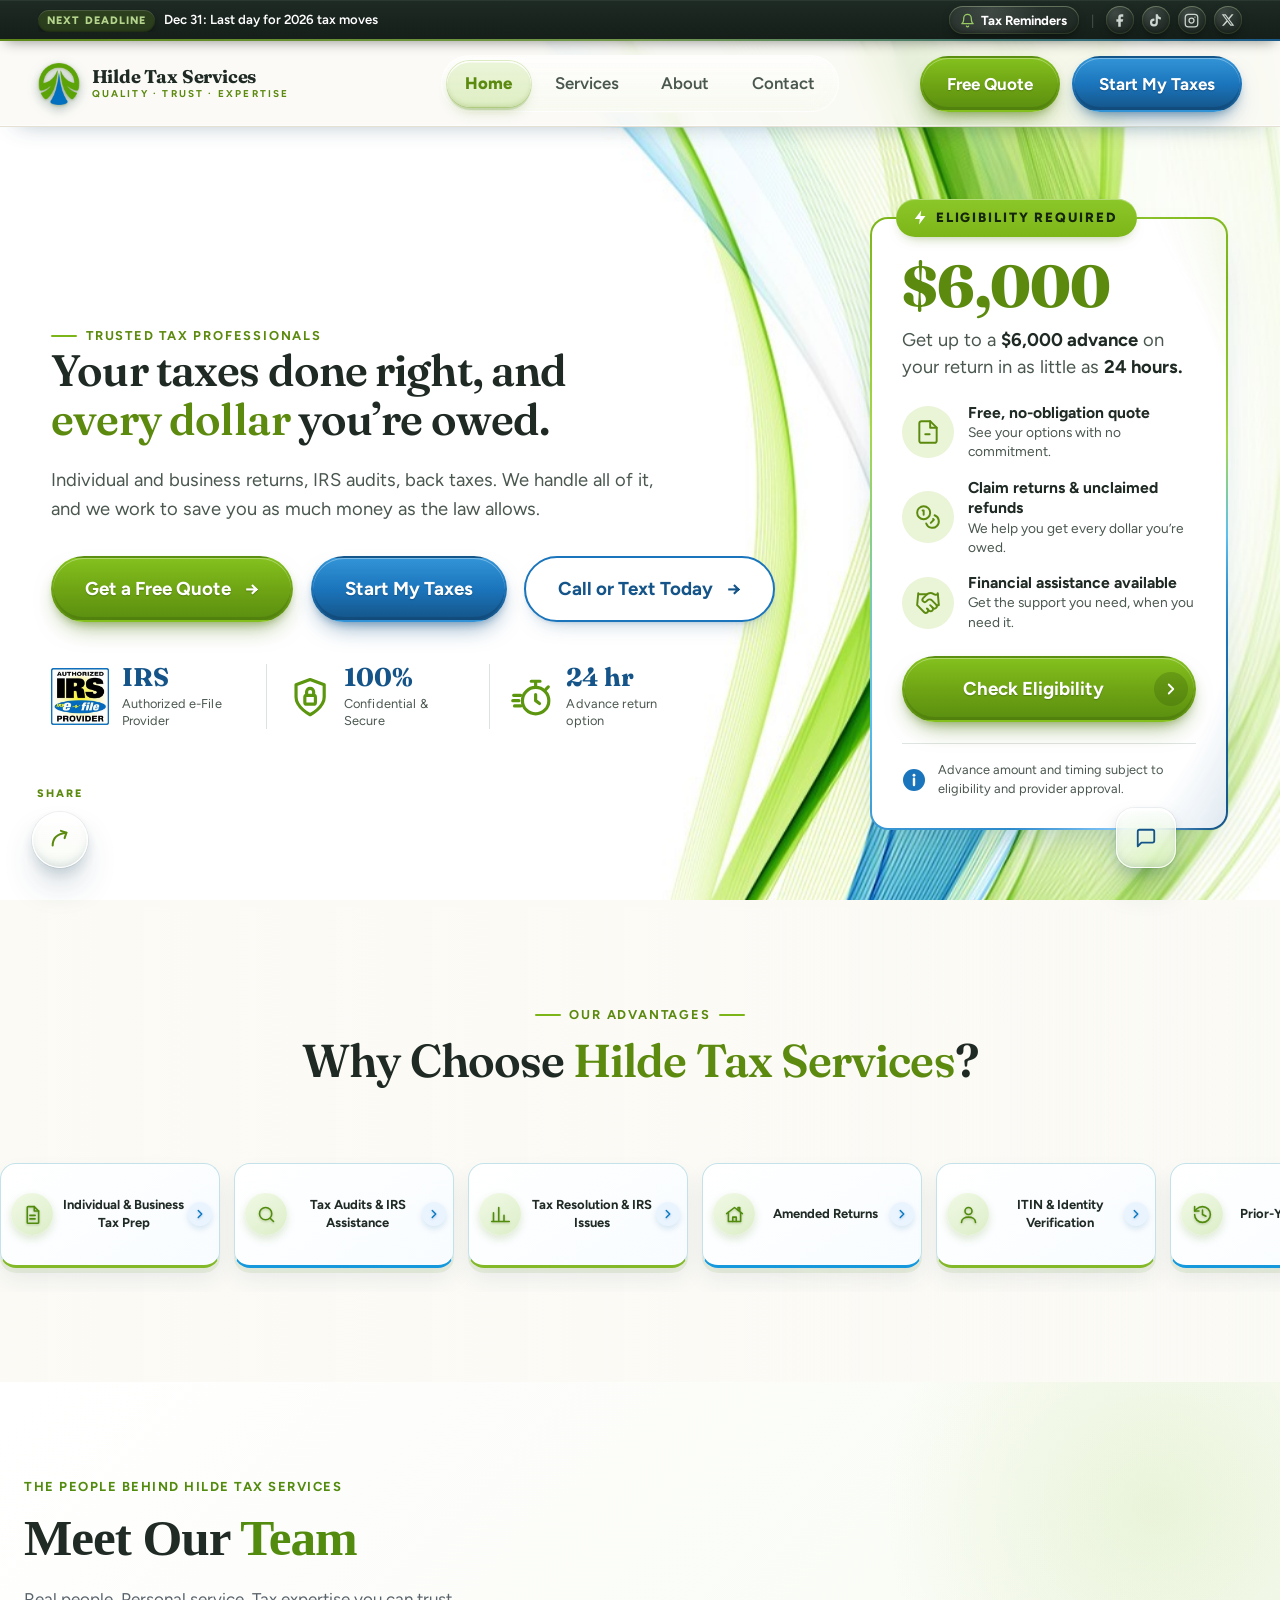
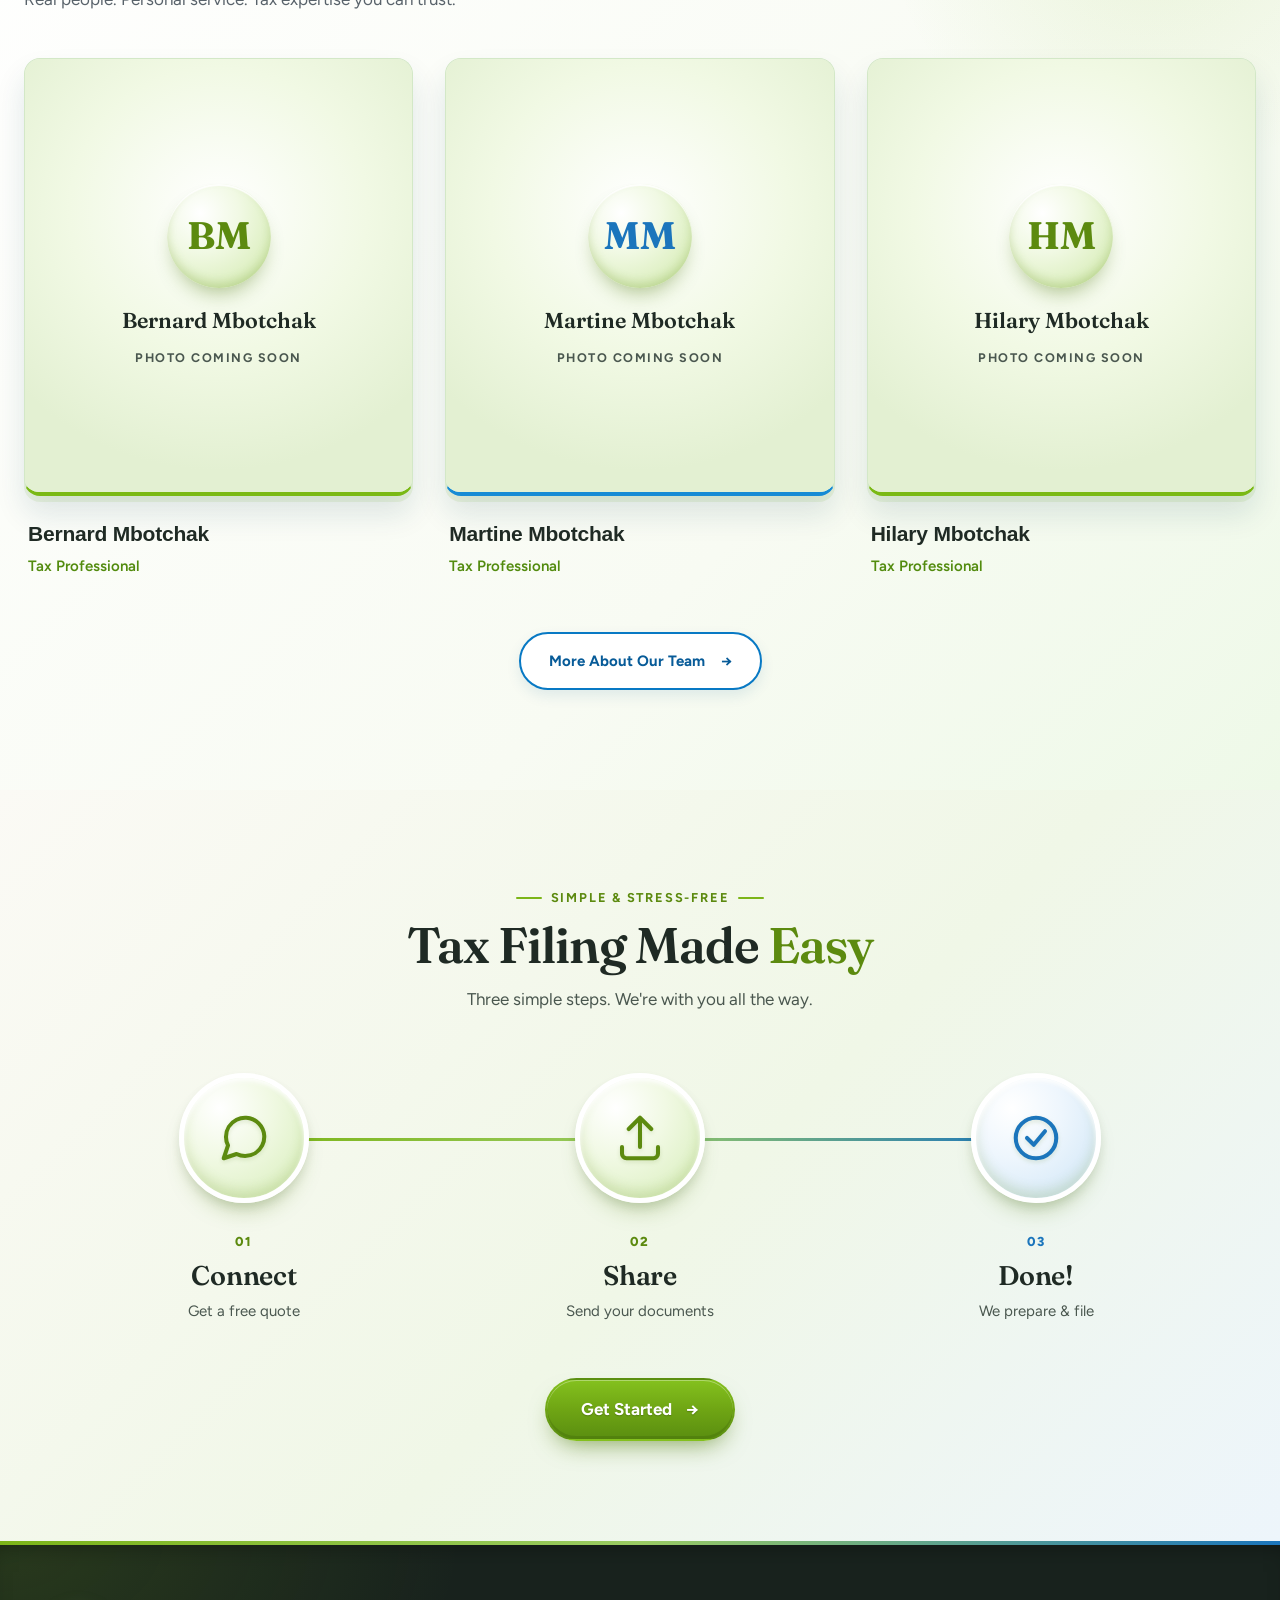
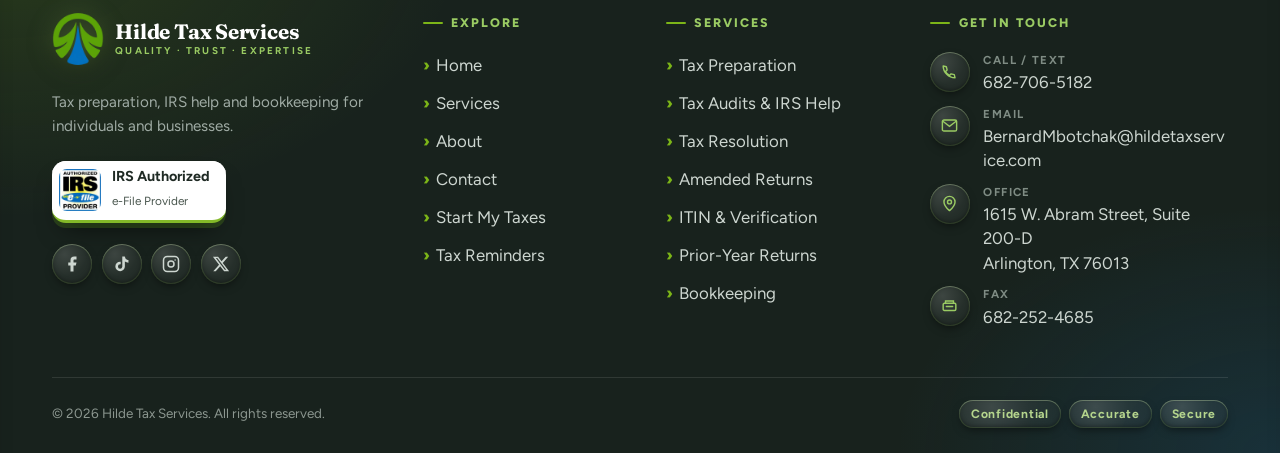
==== commit 0969050f: "Enhancement  Hilde Tax Services  commit" ====
--- a/index.html
+++ b/index.html
@@ -25,9 +25,9 @@
         Tax Reminders
       </a>
       <span class="util-bar__divider" aria-hidden="true">|</span>
-      <a href="#facebook" class="social-icon" aria-label="Facebook"><svg width="15" height="15" viewBox="0 0 24 24" fill="currentColor" aria-hidden="true"><path d="M18 2h-3a5 5 0 0 0-5 5v3H7v4h3v8h4v-8h3l1-4h-4V7a1 1 0 0 1 1-1h3z"/></svg></a>
+      <a href="https://www.facebook.com/hildetaxservices" target="_blank" rel="noopener" class="social-icon" aria-label="Facebook"><svg width="15" height="15" viewBox="0 0 24 24" fill="currentColor" aria-hidden="true"><path d="M18 2h-3a5 5 0 0 0-5 5v3H7v4h3v8h4v-8h3l1-4h-4V7a1 1 0 0 1 1-1h3z"/></svg></a>
       <a href="#tiktok" class="social-icon" aria-label="TikTok"><svg width="15" height="15" viewBox="0 0 24 24" fill="currentColor" aria-hidden="true"><path d="M19.59 6.69a4.83 4.83 0 0 1-3.77-4.25V2h-3.45v13.67a2.89 2.89 0 0 1-2.88 2.5 2.89 2.89 0 0 1-2.89-2.89 2.89 2.89 0 0 1 2.89-2.89c.28 0 .54.04.79.1V9.01a6.34 6.34 0 0 0-.79-.05 6.34 6.34 0 0 0-6.34 6.34 6.34 6.34 0 0 0 6.34 6.34 6.34 6.34 0 0 0 6.33-6.34V8.73a8.17 8.17 0 0 0 4.78 1.52V6.8a4.85 4.85 0 0 1-1.01-.11z"/></svg></a>
-      <a href="#instagram" class="social-icon" aria-label="Instagram"><svg width="15" height="15" viewBox="0 0 24 24" fill="none" stroke="currentColor" stroke-width="2" aria-hidden="true"><rect x="2" y="2" width="20" height="20" rx="5"/><circle cx="12" cy="12" r="4"/><circle cx="17.5" cy="6.5" r="1" fill="currentColor" stroke="none"/></svg></a>
+      <a href="https://www.instagram.com/hildetaxservices/" target="_blank" rel="noopener" class="social-icon" aria-label="Instagram"><svg width="15" height="15" viewBox="0 0 24 24" fill="none" stroke="currentColor" stroke-width="2" aria-hidden="true"><rect x="2" y="2" width="20" height="20" rx="5"/><circle cx="12" cy="12" r="4"/><circle cx="17.5" cy="6.5" r="1" fill="currentColor" stroke="none"/></svg></a>
       <a href="#twitter" class="social-icon" aria-label="X (Twitter)"><svg width="14" height="14" viewBox="0 0 24 24" fill="currentColor" aria-hidden="true"><path d="M18.244 2.25h3.308l-7.227 8.26 8.502 11.24H16.17l-5.214-6.817L4.99 21.75H1.68l7.73-8.835L1.254 2.25H8.08l4.713 6.231zm-1.161 17.52h1.833L7.084 4.126H5.117z"/></svg></a>
     </nav>
   </div>
@@ -423,13 +423,13 @@
         </div>
         <!-- Social links: replace each #placeholder with Hilde's real profile URL (and add target="_blank" rel="noopener noreferrer") -->
         <div class="footer-social" aria-label="Follow us on social media">
-          <a href="#facebook" class="social-icon" aria-label="Facebook">
+          <a href="https://www.facebook.com/hildetaxservices" target="_blank" rel="noopener" class="social-icon" aria-label="Facebook">
             <svg width="18" height="18" viewBox="0 0 24 24" fill="currentColor" aria-hidden="true"><path d="M18 2h-3a5 5 0 0 0-5 5v3H7v4h3v8h4v-8h3l1-4h-4V7a1 1 0 0 1 1-1h3z"/></svg>
           </a>
           <a href="#tiktok" class="social-icon" aria-label="TikTok">
             <svg width="18" height="18" viewBox="0 0 24 24" fill="currentColor" aria-hidden="true"><path d="M19.59 6.69a4.83 4.83 0 0 1-3.77-4.25V2h-3.45v13.67a2.89 2.89 0 0 1-2.88 2.5 2.89 2.89 0 0 1-2.89-2.89 2.89 2.89 0 0 1 2.89-2.89c.28 0 .54.04.79.1V9.01a6.34 6.34 0 0 0-.79-.05 6.34 6.34 0 0 0-6.34 6.34 6.34 6.34 0 0 0 6.34 6.34 6.34 6.34 0 0 0 6.33-6.34V8.73a8.17 8.17 0 0 0 4.78 1.52V6.8a4.85 4.85 0 0 1-1.01-.11z"/></svg>
           </a>
-          <a href="#instagram" class="social-icon" aria-label="Instagram">
+          <a href="https://www.instagram.com/hildetaxservices/" target="_blank" rel="noopener" class="social-icon" aria-label="Instagram">
             <svg width="18" height="18" viewBox="0 0 24 24" fill="none" stroke="currentColor" stroke-width="2" aria-hidden="true"><rect x="2" y="2" width="20" height="20" rx="5"/><circle cx="12" cy="12" r="4"/><circle cx="17.5" cy="6.5" r="1" fill="currentColor" stroke="none"/></svg>
           </a>
           <a href="#twitter" class="social-icon" aria-label="X (Twitter)">
@@ -464,7 +464,7 @@
         <h4>Get in touch</h4>
         <ul class="footer-contact">
           <li><span class="footer-ic" aria-hidden="true"><svg viewBox="0 0 24 24" fill="none" stroke="currentColor" stroke-width="1.8" stroke-linejoin="round"><path d="M4 5c0 8 7 15 15 15l-1-4-4-1-2 2c-2-1-4-3-5-5l2-2-1-4-4-1z"/></svg></span><span><small>Call / Text</small><a href="tel:+16827065182">682-706-5182</a></span></li>
-          <li><span class="footer-ic" aria-hidden="true"><svg viewBox="0 0 24 24" fill="none" stroke="currentColor" stroke-width="1.8" stroke-linecap="round"><rect x="3" y="5" width="18" height="14" rx="2"/><path d="M4 7l8 6 8-6"/></svg></span><span><small>Email</small><a href="mailto:hildetaxservices@gmail.com">hildetaxservices@gmail.com</a></span></li>
+          <li><span class="footer-ic" aria-hidden="true"><svg viewBox="0 0 24 24" fill="none" stroke="currentColor" stroke-width="1.8" stroke-linecap="round"><rect x="3" y="5" width="18" height="14" rx="2"/><path d="M4 7l8 6 8-6"/></svg></span><span><small>Email</small><a href="mailto:BernardMbotchak@hildetaxservice.com">BernardMbotchak@hildetaxservice.com</a></span></li>
           <li><span class="footer-ic" aria-hidden="true"><svg viewBox="0 0 24 24" fill="none" stroke="currentColor" stroke-width="1.8" stroke-linejoin="round"><path d="M12 21s7-6 7-11a7 7 0 10-14 0c0 5 7 11 7 11z"/><circle cx="12" cy="10" r="2.5"/></svg></span><span><small>Office</small>1615 W. Abram Street, Suite 200-D<br>Arlington, TX 76013</span></li>
           <li><span class="footer-ic" aria-hidden="true"><svg viewBox="0 0 24 24" fill="none" stroke="currentColor" stroke-width="1.8" stroke-linecap="round"><rect x="4" y="8" width="16" height="9" rx="1.5"/><path d="M7 8V5h10v3M8 12h8"/></svg></span><span><small>Fax</small>682-252-4685</span></li>
         </ul>
--- a/styles.css
+++ b/styles.css
@@ -267,6 +267,26 @@
 .nav a:hover, .nav a.active { color: var(--ink); }
 
 .nav a.active::after, .nav a:hover::after { width: 100%; }
+
+/* Desktop: menu items use the mobile tab bar's pill instead of the underline.
+   Hover = light green tint; current page = the soft green pill with deep-green text. */
+@media (min-width: 901px) {
+  .nav { gap: .35rem; }
+  .nav a {
+    padding: .6rem 1.15rem; border-radius: 999px; -webkit-tap-highlight-color: transparent;
+    transition: background .25s ease-out, color .2s ease-out, box-shadow .25s ease-out, transform .2s cubic-bezier(.34,1.56,.64,1);
+  }
+  .nav a::after { display: none; }
+  .nav a:hover { color: var(--green-deep); background: rgba(234,244,215,.7); }
+  .nav a:active { transform: scale(.95); }
+  .nav a:focus-visible { outline: 3px solid var(--blue); outline-offset: 2px; }
+  .nav a.active {
+    color: var(--green-deep); font-weight: 800;
+    background: linear-gradient(180deg, rgba(234,244,215,.95) 0%, rgba(220,237,190,.9) 100%);
+    box-shadow: inset 0 1px 0 rgba(255,255,255,.8), 0 2px 6px -2px rgba(76,120,10,.25);
+  }
+}
+@media (min-width: 901px) and (prefers-reduced-motion: reduce) { .nav a { transition: none; } .nav a:active { transform: none; } }
 
 .header-cta { display: flex; align-items: center; gap: .75rem; }
 
@@ -1214,14 +1234,25 @@
 
 .back-to-top, .chat-fab, .share-fab__btn {
   position: relative; display: flex; align-items: center; justify-content: center; cursor: pointer;
-  color: var(--green-deep); background: linear-gradient(180deg, #ffffff 0%, #f5faf0 100%);
-  border: 1px solid #c5e2ea;
-  box-shadow: 0 14px 28px -10px rgba(20,65,91,.35), 0 4px 10px rgba(20,65,91,.10), inset 0 1px 0 rgba(255,255,255,.8);
-  transition: transform .28s cubic-bezier(.34,1.56,.64,1), box-shadow .28s ease-out, border-color .22s ease-out, opacity .28s ease-out, visibility .28s;
+  /* Same frosted glass as the mobile tab bar: the page shows through, blurred */
+  color: var(--green-deep);
+  background: linear-gradient(180deg, rgba(255,255,255,.72) 0%, rgba(246,250,240,.62) 100%);
+  -webkit-backdrop-filter: blur(18px) saturate(1.8); backdrop-filter: blur(18px) saturate(1.8);
+  border: 1px solid rgba(255,255,255,.8);
+  /* Lifted off the page like the nav: a wide soft drop shadow, a tight contact shadow, a thin dark rim,
+     a bright top edge and a soft shade along the bottom inside */
+  box-shadow: 0 20px 38px -12px rgba(20,65,91,.45), 0 6px 14px -2px rgba(20,65,91,.18), 0 0 0 1px rgba(20,65,91,.06),
+              inset 0 1.5px 0 rgba(255,255,255,.95), inset 0 -6px 12px -6px rgba(20,65,91,.22);
+  transition: transform .28s cubic-bezier(.34,1.56,.64,1), box-shadow .28s ease-out, background .25s ease-out, opacity .28s ease-out, visibility .28s;
 }
 .back-to-top:hover, .chat-fab:hover, .share-fab__btn:hover {
-  transform: translateY(-3px) scale(1.04); border-color: var(--green);
-  box-shadow: 0 22px 40px -12px rgba(20,65,91,.4), 0 8px 16px rgba(20,65,91,.12), inset 0 1px 0 rgba(255,255,255,.8);
+  transform: translateY(-3px) scale(1.04);
+  background: linear-gradient(180deg, rgba(234,244,215,.85) 0%, rgba(220,237,190,.75) 100%);
+  box-shadow: 0 26px 46px -12px rgba(20,65,91,.5), 0 10px 18px -2px rgba(20,65,91,.2), 0 0 0 1px rgba(20,65,91,.06),
+              inset 0 1.5px 0 rgba(255,255,255,.95), inset 0 -6px 12px -6px rgba(20,65,91,.22);
+}
+@supports not ((backdrop-filter: blur(1px)) or (-webkit-backdrop-filter: blur(1px))) {
+  .back-to-top, .chat-fab, .share-fab__btn { background: rgba(255,255,255,.96); }
 }
 .back-to-top:active, .chat-fab:active, .share-fab__btn:active { transform: translateY(0) scale(.96); transition-duration: .1s; }
 .back-to-top:focus-visible, .chat-fab:focus-visible, .share-fab__btn:focus-visible { outline: 3px solid var(--blue); outline-offset: 4px; }
@@ -1292,7 +1323,8 @@
 .share-fab__svg--close { opacity: 0; transform: rotate(-90deg) scale(.6); }
 .share-fab.is-open .share-fab__svg--share { opacity: 0; transform: rotate(90deg) scale(.6); }
 .share-fab.is-open .share-fab__svg--close { opacity: 1; transform: none; }
-.share-fab__label { font-size: .68rem; font-weight: 800; letter-spacing: .18em; text-transform: uppercase; color: var(--green-deep); margin-top: 2px; transition: color .24s ease-out; }
+.share-fab__label { font-size: .68rem; font-weight: 800; letter-spacing: .18em; text-transform: uppercase; color: var(--green-deep); order: 1; margin-bottom: 2px; transition: color .24s ease-out; }
+.share-fab__btn { order: 2; } /* the SHARE caption sits above the button, below the pop-up menu */
 .share-fab--on-dark .share-fab__label { color: #fff; }
 
 @media (max-width: 640px) {
@@ -1311,6 +1343,97 @@
   .back-to-top:hover, .back-to-top.is-visible:hover, .chat-fab:hover, .share-fab__btn:hover, .share-fab.is-open .share-fab__option:hover { transform: none; }
   .share-fab.is-open .share-fab__option { transition-delay: 0ms !important; }
 }
+
+/* ---------- Mobile tab bar (built by main.js) ----------
+   A frosted-glass pill nav, phones and tablets only (900px and below). It replaces the hamburger menu:
+   main.js puts it right after the header, and it sticks to the top of the screen while the page
+   scrolls under it. The current page's tab sits on a soft green pill. */
+.tab-bar { display: none; }
+.visually-hidden { position: absolute; width: 1px; height: 1px; overflow: hidden; clip: rect(0 0 0 0); white-space: nowrap; }
+
+@media (max-width: 900px) {
+  .tab-bar {
+    position: sticky; z-index: 46; top: 10px;
+    width: min(calc(100% - 24px), 520px); margin: 10px auto;
+    display: grid; grid-template-columns: repeat(5, 1fr); gap: 2px; padding: 6px;
+    border-radius: 999px;
+    background: linear-gradient(180deg, rgba(255,255,255,.72) 0%, rgba(246,250,240,.62) 100%);
+    -webkit-backdrop-filter: blur(18px) saturate(1.8); backdrop-filter: blur(18px) saturate(1.8);
+    border: 1px solid rgba(255,255,255,.75);
+    box-shadow: 0 18px 40px -14px rgba(20,65,91,.38), 0 4px 12px rgba(20,65,91,.10), inset 0 1px 0 rgba(255,255,255,.9);
+  }
+  .tab-bar__item {
+    position: relative; display: flex; flex-direction: column; align-items: center; justify-content: center; gap: 3px;
+    min-height: 56px; padding: 6px 2px; border-radius: 999px;
+    color: var(--ink); text-decoration: none; -webkit-tap-highlight-color: transparent;
+    transition: background .25s ease-out, color .2s ease-out, transform .2s cubic-bezier(.34,1.56,.64,1);
+  }
+  .tab-bar__item:active { transform: scale(.94); }
+  .tab-bar__item:focus-visible { outline: 3px solid var(--blue); outline-offset: 1px; }
+  .tab-bar__icon { position: relative; display: grid; place-items: center; }
+  .tab-bar__icon svg { width: 24px; height: 24px; }
+  .tab-bar__label { font-family: var(--body); font-size: .72rem; font-weight: 600; line-height: 1; white-space: nowrap; }
+  .tab-bar__item.is-active {
+    color: var(--green-deep);
+    background: linear-gradient(180deg, rgba(234,244,215,.95) 0%, rgba(220,237,190,.9) 100%);
+    box-shadow: inset 0 1px 0 rgba(255,255,255,.8), 0 2px 6px -2px rgba(76,120,10,.25);
+  }
+  .tab-bar__item.is-active .tab-bar__label { font-weight: 800; }
+  /* The bar is the menu now: no hamburger, and the logo header scrolls away instead of sticking */
+  .site-header { position: relative; }
+  .site-header .menu-toggle { display: none; }
+
+  /* Glass lens (main.js): one pill that slides between tabs. At rest it is the soft green pill;
+     while moving (.is-moving) it swells past the bar into clear glass with a rainbow rim. */
+  .tab-bar__item { z-index: 1; }
+  .tab-bar.has-lens .tab-bar__item.is-active { background: none; box-shadow: none; }
+  .tab-bar__lens {
+    position: absolute; z-index: 0; top: 6px; bottom: 6px; left: 0; width: 0;
+    border-radius: 999px; pointer-events: none; opacity: 0;
+    transform: translateX(var(--x, 0px)) scale(var(--sx, 1), var(--sy, 1));
+    background: linear-gradient(180deg, rgba(234,244,215,.95) 0%, rgba(220,237,190,.9) 100%);
+    box-shadow: inset 0 1px 0 rgba(255,255,255,.8), 0 2px 6px -2px rgba(76,120,10,.25);
+    transition: transform .5s cubic-bezier(.3,1.35,.5,1), background .3s ease-out, box-shadow .3s ease-out, opacity .2s ease-out;
+  }
+  .tab-bar__lens.is-shown { opacity: 1; }
+  /* Rainbow rim, like light bending at the edge of glass */
+  .tab-bar__lens::before {
+    content: ""; position: absolute; inset: 0; border-radius: inherit; padding: 2px;
+    background: conic-gradient(from 210deg, #ff6a5f, #ffc94a, #9be04a, #3fd0ff, #3b7dff, #b86bff, #ff6a5f);
+    -webkit-mask: linear-gradient(#000 0 0) content-box, linear-gradient(#000 0 0);
+    -webkit-mask-composite: xor; mask-composite: exclude;
+    opacity: 0; filter: blur(.6px); transition: opacity .25s ease-out;
+  }
+  /* Bright glint along the top inner edge */
+  .tab-bar__lens::after {
+    content: ""; position: absolute; left: 14%; right: 14%; top: 3px; height: 30%; border-radius: 999px;
+    background: linear-gradient(180deg, rgba(255,255,255,.9), rgba(255,255,255,0));
+    opacity: 0; transition: opacity .25s ease-out;
+  }
+  .tab-bar.is-moving .tab-bar__lens {
+    --sx: 1.12; --sy: 1.34;
+    background: rgba(255,255,255,.22);
+    -webkit-backdrop-filter: blur(1.5px) brightness(1.08) saturate(1.8); backdrop-filter: blur(1.5px) brightness(1.08) saturate(1.8);
+    box-shadow: inset 0 0 0 1px rgba(255,255,255,.95), inset 0 8px 12px -6px rgba(255,255,255,.95),
+                inset 0 -8px 12px -8px rgba(20,65,91,.28), 0 14px 28px -10px rgba(20,65,91,.45);
+  }
+  .tab-bar.is-moving .tab-bar__lens::before { opacity: .9; }
+  .tab-bar.is-moving .tab-bar__lens::after { opacity: 1; }
+  /* The tab under the lens looks magnified */
+  .tab-bar__icon, .tab-bar__label { transition: transform .35s cubic-bezier(.34,1.56,.64,1); }
+  .tab-bar__item.is-lensing .tab-bar__icon { transform: scale(1.18); }
+  .tab-bar__item.is-lensing .tab-bar__label { transform: scale(1.1); }
+
+}
+@media (max-width: 380px) {
+  .tab-bar { width: calc(100% - 16px); padding: 5px; }
+  .tab-bar__label { font-size: .64rem; }
+  .tab-bar__icon svg { width: 22px; height: 22px; }
+}
+@supports not ((backdrop-filter: blur(1px)) or (-webkit-backdrop-filter: blur(1px))) {
+  .tab-bar { background: rgba(255,255,255,.96); }
+}
+@media (prefers-reduced-motion: reduce) { .tab-bar__item, .tab-bar__lens, .tab-bar__icon, .tab-bar__label { transition: none; } .tab-bar__item:active { transform: none; } }
 
 .map-embed { border:0; width:100%; height: 280px; border-radius: 16px; margin-top: 1.6rem; filter: saturate(1.05); box-shadow: 0 14px 30px -22px rgba(20,84,136,.45); }
 
@@ -3688,3 +3811,186 @@
   }
 }
 
+
+/* ---------- 3D depth layer ----------
+   Brings the flat cards up to the raised look the home service tiles (.svc-grid) and reminder dates
+   already use: white-to-ice face, light blue-grey outline, a coloured ledge along the bottom
+   (green, blue on every other card), a short "ledge" shadow plus a soft drop shadow, and a lift on hover
+   for cards that sit in a grid. Big containers with forms in them stay put (no hover lift). */
+:root {
+  --card-face: linear-gradient(145deg, #ffffff 0%, #f8fcff 100%);
+  --card-rim: 1px solid #c5e2ea;
+  --card-shadow: 0 5px 0 rgba(92,151,24,.10), 0 12px 22px rgba(20,65,91,.08), inset 0 1px 0 #fff;
+  --card-shadow-up: 0 8px 0 rgba(92,151,24,.10), 0 20px 30px rgba(20,65,91,.15), inset 0 1px 0 #fff;
+}
+
+/* Raised cards: about values, about panel, contact form, intake panel + sidebar, about stats */
+.tile, .stats .feat {
+  background: var(--card-face);
+  border: var(--card-rim); border-bottom: 3px solid #83b928; border-radius: 16px;
+  box-shadow: var(--card-shadow);
+}
+.stats .feat { padding: 1.8rem 1.4rem; }
+.values .value:nth-child(even), .stats .feat:nth-child(even) { border-bottom-color: #1599dc; }
+
+/* Cards in a grid lift toward you on hover */
+.value, .stats .feat, .rem-news, .rem-change, .rem-date {
+  transition: transform .3s ease, box-shadow .3s ease, border-color .3s ease, opacity .6s ease;
+}
+.value:hover, .stats .feat:hover, .rem-news:hover, .rem-change:hover, .rem-date:hover {
+  transform: translateY(-6px); box-shadow: var(--card-shadow-up);
+}
+.rem-date:hover { transform: translateY(-4px); }
+/* The icon disc inside a lifting card rises a little more, like it sits on top of it */
+.value .svc-ic { transition: transform .3s ease; }
+.value:hover .svc-ic { transform: translateY(-3px) scale(1.05); }
+
+/* Reminder news and law-change cards get the same ledge shadow */
+.rem-news, .rem-change { box-shadow: var(--card-shadow); }
+.rem-change { border-bottom: 3px solid #83b928; }
+.rem-change:nth-child(even) { border-bottom-color: #1599dc; }
+
+/* Call-to-action banner: keeps its tinted face, gains the rim, ledge and shadow */
+.cta-banner {
+  border: var(--card-rim); border-bottom: 4px solid #83b928;
+  background: linear-gradient(135deg, #fbfaf5 0%, #f0f7e7 55%, #edf5fb 100%);
+  box-shadow: 0 6px 0 rgba(92,151,24,.10), 0 18px 34px rgba(20,65,91,.12), inset 0 1px 0 #fff;
+}
+
+/* Map: framed like a photo print sitting on the page */
+.map-embed {
+  border: 6px solid #fff; border-bottom-width: 8px;
+  box-shadow: 0 0 0 1px #c5e2ea, 0 6px 0 rgba(92,151,24,.10), 0 18px 30px rgba(20,65,91,.14);
+}
+
+/* Form fields: pressed into the card (inner shade at the top), so the raised card around them reads as 3D */
+.field input, .field select, .field textarea {
+  background: #fff;
+  box-shadow: inset 0 2px 4px rgba(20,65,91,.08), inset 0 -1px 0 rgba(255,255,255,.9);
+}
+.field input:focus, .field select:focus, .field textarea:focus {
+  box-shadow: inset 0 2px 4px rgba(20,65,91,.06), 0 0 0 3px var(--green-soft);
+}
+
+@media (prefers-reduced-motion: reduce) {
+  .value:hover, .stats .feat:hover, .rem-news:hover, .rem-change:hover, .rem-date:hover, .value:hover .svc-ic { transform: none; }
+}
+
+/* ---------- 3D depth: utility bar, header nav, footer ----------
+   Same idea on the chrome around the pages. On the dark utility bar and footer, controls are dark
+   raised discs/pills (lit top edge, shaded bottom, drop shadow) that turn raised green on hover.
+   The light header casts a soft shadow onto the page, and on desktop the menu sits in a raised
+   frosted track like the mobile tab bar, with the current page on a raised green pill. */
+:root {
+  --dark-raised: radial-gradient(circle at 32% 25%, rgba(255,255,255,.16) 0%, rgba(255,255,255,.06) 55%, rgba(255,255,255,.03) 100%);
+  --dark-raised-shadow: inset 0 1px 0 rgba(255,255,255,.18), inset 0 -2px 4px rgba(0,0,0,.35), inset 0 0 0 1px rgba(154,203,99,.22), 0 4px 10px -3px rgba(0,0,0,.55);
+  --green-raised: linear-gradient(180deg, #84C11E 0%, #6FA514 50%, #5A8E10 100%);
+  --green-raised-shadow: inset 0 1px 0 rgba(255,255,255,.35), inset 0 -2px 0 rgba(40,70,5,.25), 0 8px 16px -6px rgba(124,181,24,.6);
+}
+
+/* Utility bar: a lit top edge and a shadow that falls onto the header below */
+.utility-bar {
+  background: linear-gradient(180deg, #1e2a24 0%, #151e19 100%);
+  box-shadow: inset 0 1px 0 rgba(255,255,255,.06), 0 6px 14px -6px rgba(0,0,0,.45);
+}
+.utility-bar .social-icon, .site-footer .social-icon {
+  background: var(--dark-raised); box-shadow: var(--dark-raised-shadow);
+}
+.utility-bar .social-icon:hover, .site-footer .social-icon:hover {
+  color: #fff; transform: translateY(-2px); background: var(--green-raised); box-shadow: var(--green-raised-shadow);
+}
+.util-next__label {
+  box-shadow: inset 0 1px 0 rgba(255,255,255,.14), inset 0 -1px 2px rgba(0,0,0,.3), 0 2px 5px -1px rgba(0,0,0,.45);
+}
+.util-page-link {
+  padding: .22rem .7rem; border-radius: 999px; background: var(--dark-raised); box-shadow: var(--dark-raised-shadow);
+  transition: color .2s ease, background .2s ease, box-shadow .2s ease, transform .2s ease;
+}
+.util-page-link:hover { color: #fff; transform: translateY(-1px); background: var(--green-raised); box-shadow: var(--green-raised-shadow); }
+.util-page-link:hover svg { color: #fff; }
+
+/* Header: casts a soft shadow onto the page and keeps a bright bottom edge */
+.site-header { box-shadow: inset 0 -1px 0 rgba(255,255,255,.7), 0 12px 26px -18px rgba(20,65,91,.45); }
+
+@media (min-width: 901px) {
+  /* The menu sits in a raised frosted track, like the mobile tab bar */
+  .site-header .nav {
+    padding: .3rem; border-radius: 999px;
+    background: linear-gradient(180deg, rgba(255,255,255,.78) 0%, rgba(246,250,240,.66) 100%);
+    -webkit-backdrop-filter: blur(14px) saturate(1.6); backdrop-filter: blur(14px) saturate(1.6);
+    border: 1px solid rgba(255,255,255,.8);
+    /*box-shadow: 0 0 0 1px rgba(20,65,91,.06), 0 10px 24px -12px rgba(20,65,91,.35), 0 3px 8px -2px rgba(20,65,91,.10),
+                inset 0 1.5px 0 #fff, inset 0 -4px 8px -4px rgba(20,65,91,.16);*/
+  }
+  .nav a:hover {
+    background: #fff;
+    box-shadow: inset 0 1px 0 #fff, 0 0 0 1px #dbeaf0, 0 4px 10px -4px rgba(20,65,91,.25);
+    transform: translateY(-1px);
+  }
+  .nav a.active {
+    box-shadow: inset 0 1.5px 0 rgba(255,255,255,.9), inset 0 -3px 5px -2px rgba(76,120,10,.22),
+                0 0 0 1px rgba(124,181,24,.25), 0 3px 0 rgba(92,151,24,.18), 0 8px 14px -6px rgba(76,120,10,.35);
+  }
+  .nav a.active:hover { transform: translateY(-1px); }
+}
+
+/* Footer: shaded where it tucks under the page, raised icon discs, IRS chip and value chips */
+.site-footer { box-shadow: inset 0 18px 26px -18px rgba(0,0,0,.55); }
+.footer-ic { background: var(--dark-raised); box-shadow: var(--dark-raised-shadow); }
+.badge-irs {
+  border-bottom: 3px solid #83b928;
+  box-shadow: inset 0 1px 0 #fff, 0 5px 0 rgba(92,151,24,.25), 0 14px 26px -12px rgba(0,0,0,.7);
+}
+.footer-values span {
+  border: 0; background: var(--dark-raised); box-shadow: var(--dark-raised-shadow);
+}
+
+@media (prefers-reduced-motion: reduce) {
+  .utility-bar .social-icon:hover, .util-page-link:hover, .nav a:hover, .nav a.active:hover { transform: none; }
+}
+
+/* Services card-deck shuffle (main.js): cards stay hidden until the list scrolls into view and the deal starts */
+.svc-list.is-deck .svc-row { opacity: 0; }
+
+/* ---------- Quote modal: same 3D + glass language ----------
+   The panel is a raised card (white-to-ice face, rim, green ledge, ledge + drop shadow); the page behind
+   is frosted glass instead of a dark dim; the close button is a frosted glass disc like the floating
+   buttons; it opens with the tab bar's springy bubble motion. Fields are already inset via .field. */
+.quote-modal {
+  background: var(--card-face);
+  border: var(--card-rim); border-bottom: 4px solid #83b928;
+  box-shadow: 0 8px 0 rgba(92,151,24,.12), 0 40px 80px -24px rgba(20,65,91,.55), 0 12px 24px -8px rgba(20,65,91,.18), inset 0 1px 0 #fff;
+}
+.quote-modal::backdrop {
+  background: rgba(24,34,29,.28);
+  -webkit-backdrop-filter: blur(10px) saturate(1.4); backdrop-filter: blur(10px) saturate(1.4);
+}
+.quote-modal[open] { animation: quote-pop .45s cubic-bezier(.3,1.35,.5,1); }
+@keyframes quote-pop { from { opacity: 0; transform: translateY(24px) scale(.92); } 60% { opacity: 1; } to { opacity: 1; transform: none; } }
+
+.quote-close {
+  color: var(--green-deep);
+  background: linear-gradient(180deg, rgba(255,255,255,.72) 0%, rgba(246,250,240,.62) 100%);
+  -webkit-backdrop-filter: blur(18px) saturate(1.8); backdrop-filter: blur(18px) saturate(1.8);
+  border: 1px solid rgba(255,255,255,.8);
+  box-shadow: 0 10px 20px -8px rgba(20,65,91,.45), 0 3px 8px -2px rgba(20,65,91,.18), 0 0 0 1px rgba(20,65,91,.08),
+              inset 0 1.5px 0 rgba(255,255,255,.95), inset 0 -5px 10px -5px rgba(20,65,91,.25);
+  transition: transform .28s cubic-bezier(.34,1.56,.64,1), background .25s ease-out, box-shadow .25s ease-out;
+}
+.quote-close:hover {
+  transform: rotate(90deg) scale(1.06);
+  background: linear-gradient(180deg, rgba(234,244,215,.9) 0%, rgba(220,237,190,.8) 100%);
+}
+
+@media (max-width: 560px) {
+  /* Bottom sheet: the ledge goes on the top edge, where the sheet meets the page */
+  .quote-modal { border-bottom: 0; border-top: 4px solid #83b928; box-shadow: 0 -8px 0 rgba(92,151,24,.12), 0 -24px 60px -20px rgba(20,65,91,.5), inset 0 1px 0 #fff; }
+  .quote-modal[open] { animation: quote-up .45s cubic-bezier(.3,1.15,.5,1); }
+}
+@media (prefers-reduced-motion: reduce) {
+  .quote-modal[open] { animation: none; }
+  .quote-close:hover { transform: none; }
+}
+
+/* Long email address: let it break instead of pushing past its column on narrow screens */
+.footer-contact a, .footer-contact span, .info-item a, .info-item span { overflow-wrap: anywhere; }
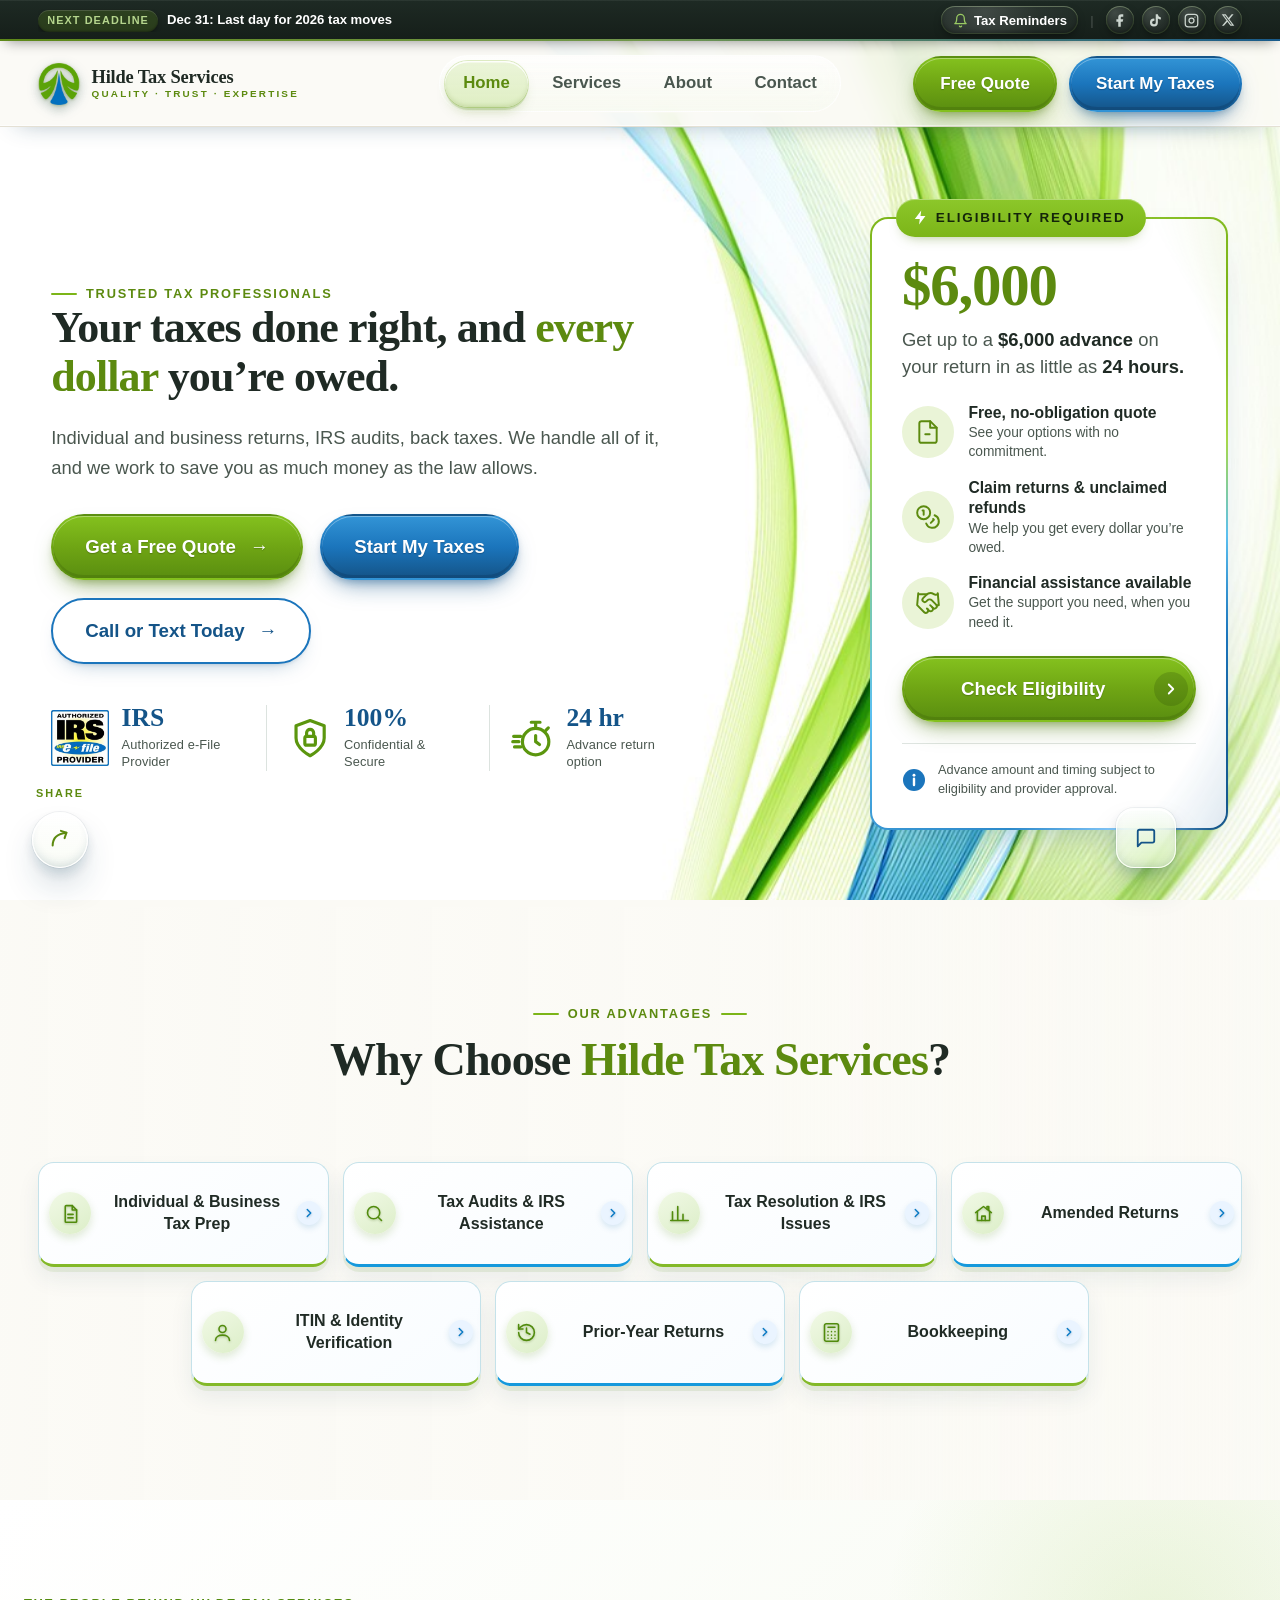
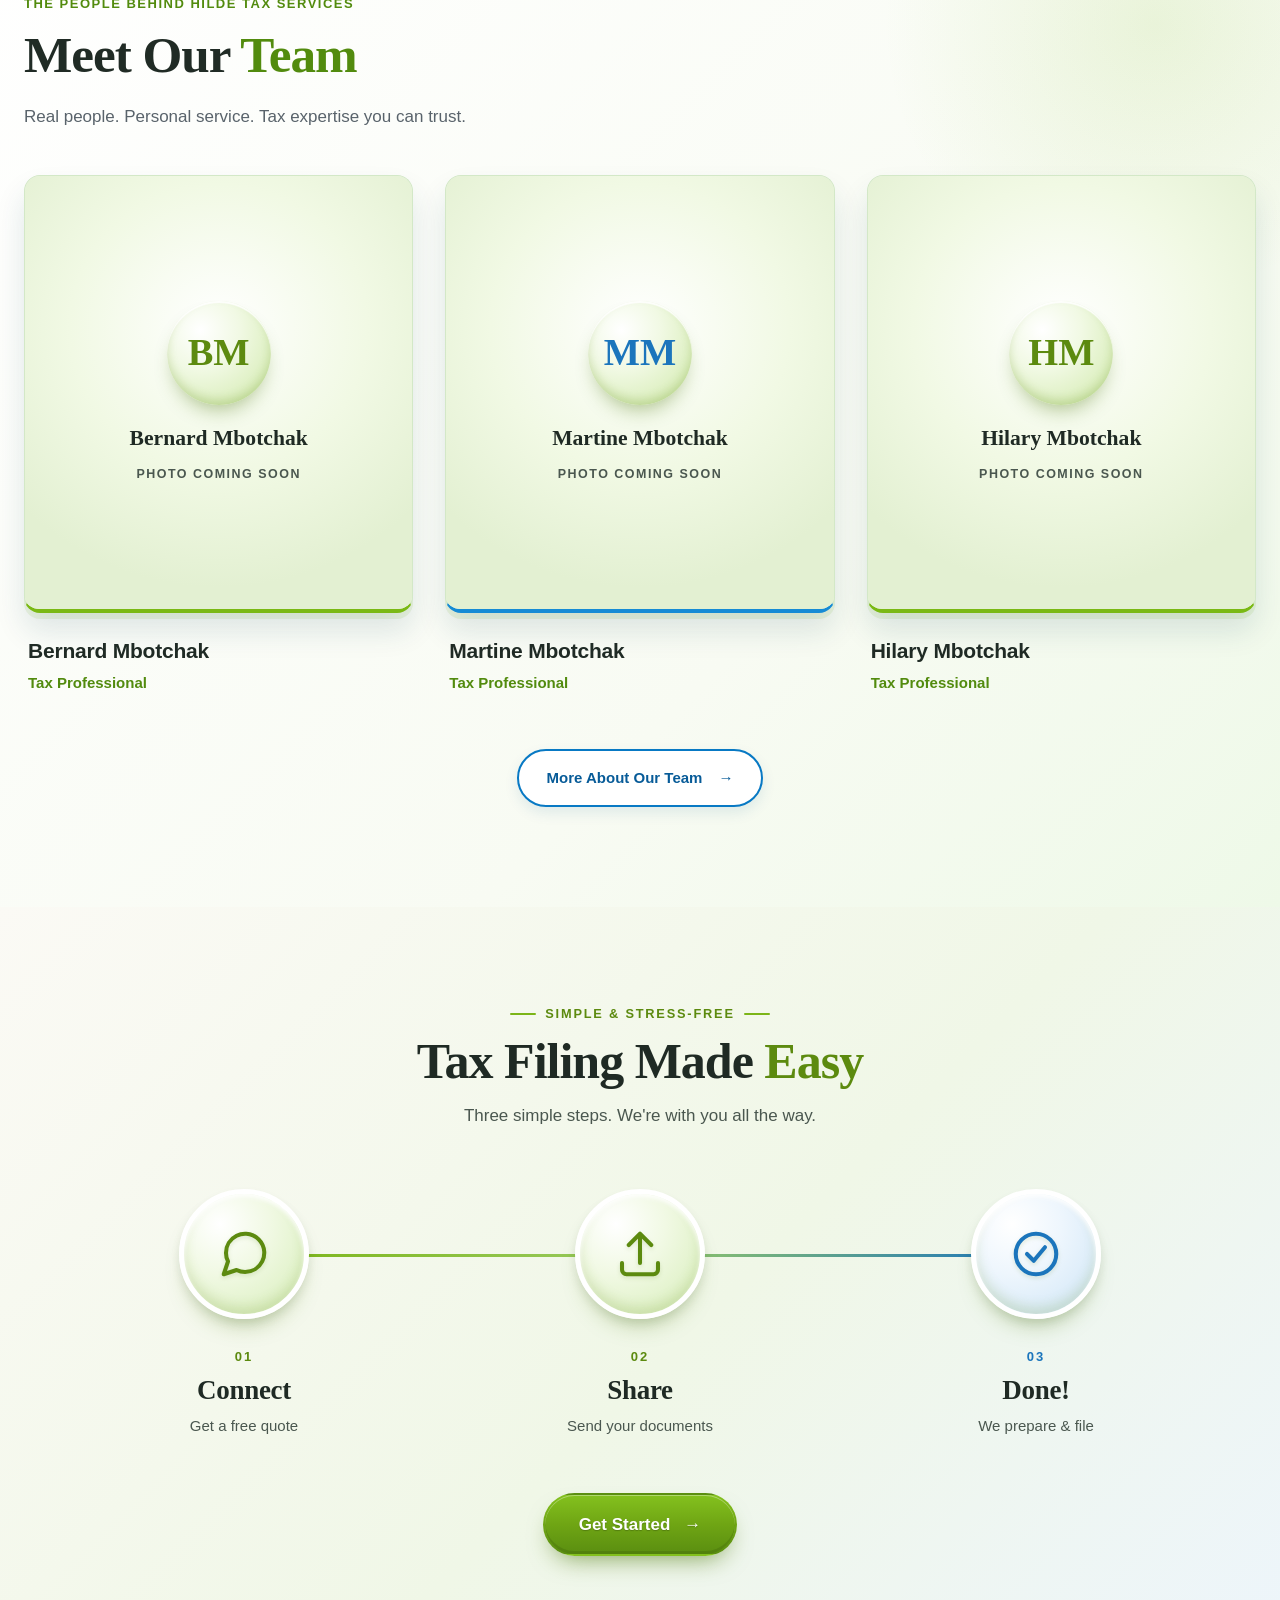
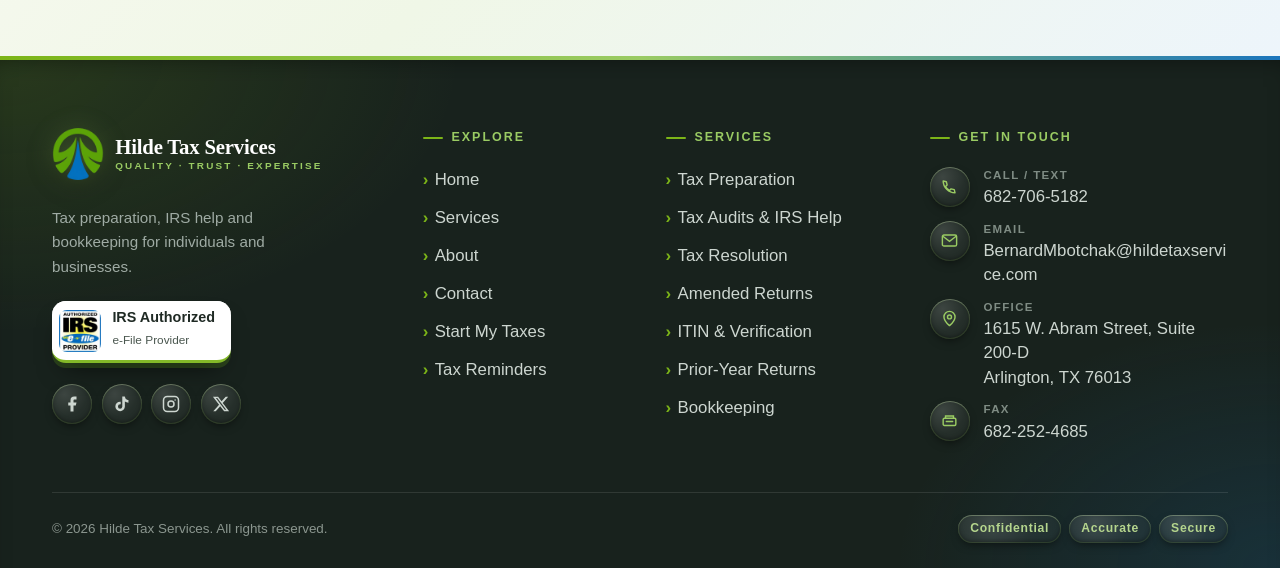
==== commit b7eac07e: "Security  Hilde Tax Services  commit" ====
--- a/index.html
+++ b/index.html
@@ -2,6 +2,8 @@
 <html lang="en">
 <head>
 <meta charset="UTF-8">
+<meta http-equiv="Content-Security-Policy" content="default-src 'self'; script-src 'self'; style-src 'self' 'unsafe-inline' https://fonts.googleapis.com; font-src https://fonts.gstatic.com; img-src 'self' data:; frame-src https://www.google.com; connect-src 'self' https://script.google.com https://script.googleusercontent.com; form-action 'self'; base-uri 'self'; object-src 'none'; upgrade-insecure-requests">
+<meta name="referrer" content="strict-origin-when-cross-origin">
 <meta name="viewport" content="width=device-width, initial-scale=1">
 <title>Hilde Tax Services | Tax Preparation, Audits &amp; Resolution</title>
 <meta name="description" content="Hilde Tax Services: individual &amp; business tax preparation, IRS audit help, tax resolution, amended returns, ITIN, prior-year returns, and bookkeeping. Free quote. Call or text 682-706-5182.">
@@ -9,6 +11,8 @@
 <link rel="preconnect" href="https://fonts.gstatic.com" crossorigin>
 <link href="https://fonts.googleapis.com/css2?family=Fraunces:opsz,wght@9..144,500;9..144,600;9..144,700&family=Figtree:wght@400;500;600;700;800&display=swap" rel="stylesheet">
 <link rel="stylesheet" href="styles.css">
+<link rel="icon" type="image/png" href="assets/logo-mark.png">
+<link rel="apple-touch-icon" href="assets/logo-mark.png">
 </head>
 <body class="home">
 
--- a/styles.css
+++ b/styles.css
@@ -2047,63 +2047,33 @@
 
 
 /* =========================================
-
-   RESPONSIVE - HORIZONTAL SCROLL
-
-\========================================= */
-
-
-
+   RESPONSIVE - WRAPPING ROWS
+   Below 1400px the seven tiles wrap onto rows (4, then 3, then 2 across) instead of
+   scrolling sideways; flex-wrap + centering keeps a short last row in the middle.
+========================================= */
 @media (max-width: 1399px) {
-
   .svc-grid {
-
     display: flex;
-
-    flex-wrap: nowrap;
-
+    flex-wrap: wrap;
+    justify-content: center;
     gap: 14px;
-
-    overflow-x: auto;
-
-    padding: 12px 4px 24px;
-
-
-
-    scroll-snap-type: x proximity;
-
-    /* The earlier flex rule centers the row; centered overflow pushes the first tiles out of reach */
-    justify-content: flex-start;
-
-    scrollbar-width: thin;
-
-    -webkit-overflow-scrolling: touch;
-
-  }
-
-
-
+    overflow: visible;
+    padding: 12px clamp(1rem, 3vw, 2.5rem) 24px; /* keep the tiles off the screen edges */
+  }
   .svc-grid > li,
-
   .svc-grid > li:nth-child(n) {
-
-    flex: 0 0 220px;
-
-    scroll-snap-align: start;
-
-  }
-
-
-
-  .svc-grid .svc-name {
-
-    font-size: 13px;
-
-  }
-
-}
-
-
+    flex: 0 1 calc((100% - 3 * 14px) / 4);
+  }
+}
+@media (max-width: 1100px) {
+  .svc-grid > li,
+  .svc-grid > li:nth-child(n) { flex-basis: calc((100% - 2 * 14px) / 3); }
+}
+@media (max-width: 760px) {
+  .svc-grid > li,
+  .svc-grid > li:nth-child(n) { flex-basis: calc((100% - 14px) / 2); }
+  .svc-grid .svc-name { font-size: 14px; }
+}
 
 /* Phones: stack the tiles as a list instead of a sideways scroller */
 @media (max-width: 560px) {
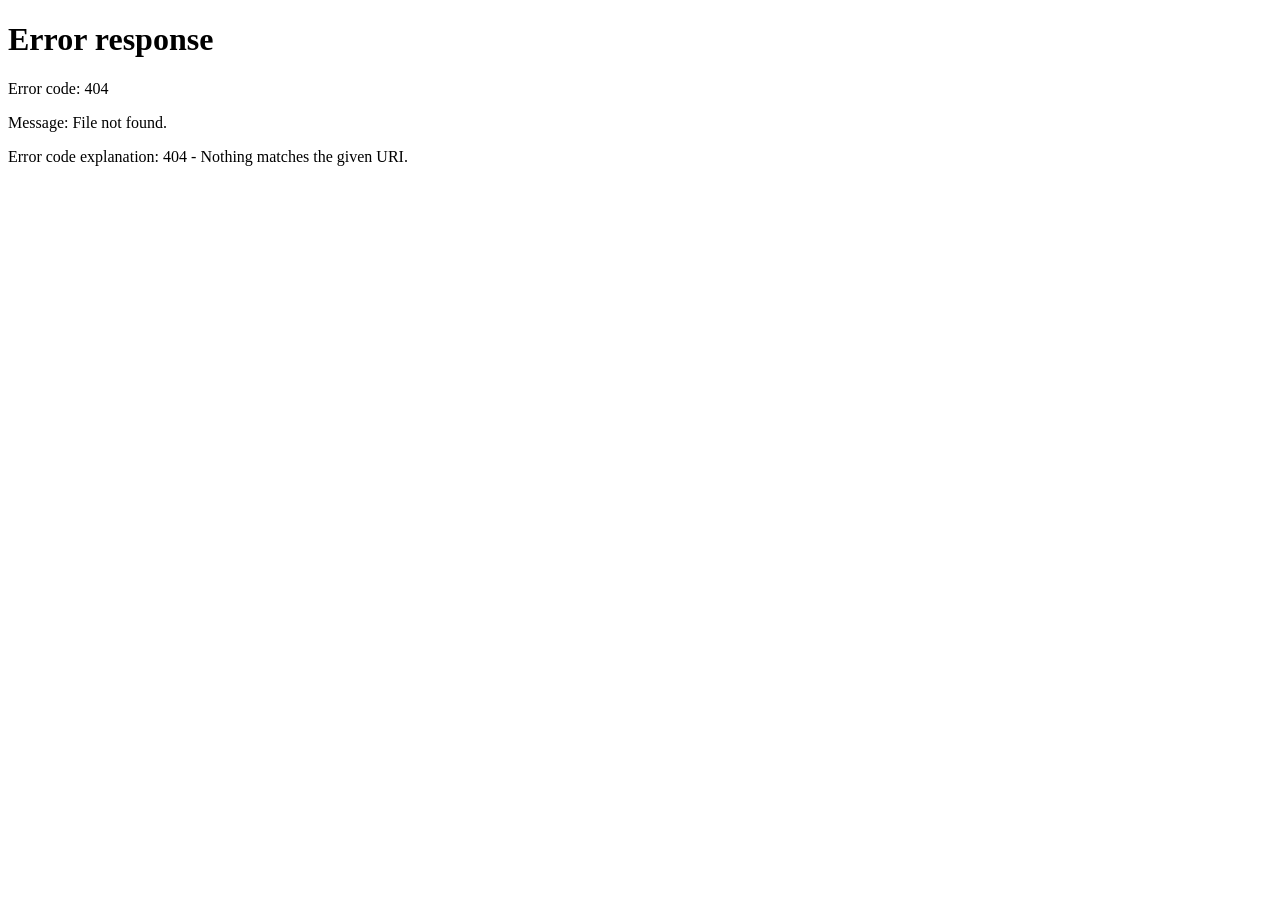
==== commit 05a3f5c8: "URL Fix  Hilde Tax Services  commit" ====
--- a/index.html
+++ b/index.html
@@ -2,486 +2,16 @@
 <html lang="en">
 <head>
 <meta charset="UTF-8">
-<meta http-equiv="Content-Security-Policy" content="default-src 'self'; script-src 'self'; style-src 'self' 'unsafe-inline' https://fonts.googleapis.com; font-src https://fonts.gstatic.com; img-src 'self' data:; frame-src https://www.google.com; connect-src 'self' https://script.google.com https://script.googleusercontent.com; form-action 'self'; base-uri 'self'; object-src 'none'; upgrade-insecure-requests">
+<meta http-equiv="Content-Security-Policy" content="default-src 'self'; script-src 'self'; style-src 'self'; img-src 'self'; form-action 'self'; base-uri 'self'; object-src 'none'">
 <meta name="referrer" content="strict-origin-when-cross-origin">
-<meta name="viewport" content="width=device-width, initial-scale=1">
-<title>Hilde Tax Services | Tax Preparation, Audits &amp; Resolution</title>
-<meta name="description" content="Hilde Tax Services: individual &amp; business tax preparation, IRS audit help, tax resolution, amended returns, ITIN, prior-year returns, and bookkeeping. Free quote. Call or text 682-706-5182.">
-<link rel="preconnect" href="https://fonts.googleapis.com">
-<link rel="preconnect" href="https://fonts.gstatic.com" crossorigin>
-<link href="https://fonts.googleapis.com/css2?family=Fraunces:opsz,wght@9..144,500;9..144,600;9..144,700&family=Figtree:wght@400;500;600;700;800&display=swap" rel="stylesheet">
-<link rel="stylesheet" href="styles.css">
+<!-- The homepage lives at /home (home.html). GitHub Pages serves index.html for the bare domain, so send visitors on. -->
+<meta http-equiv="refresh" content="0; url=home">
+<link rel="canonical" href="https://hildetaxserices.com/home">
+<meta name="robots" content="noindex">
+<title>Hilde Tax Services</title>
 <link rel="icon" type="image/png" href="assets/logo-mark.png">
-<link rel="apple-touch-icon" href="assets/logo-mark.png">
 </head>
-<body class="home">
-
-<!-- ===== Header ===== -->
-
-<!-- ===== Utility bar ===== -->
-<!-- "Next deadline" is filled in by main.js from tax-reminders-data.js; social hrefs are placeholders like the footer's -->
-<div class="utility-bar">
-  <div class="wrap utility-bar__inner">
-    <p class="util-next" hidden></p>
-    <nav class="utility-bar__actions" aria-label="Quick links">
-      <a href="tax-reminders.html" class="util-page-link">
-        <svg width="15" height="15" viewBox="0 0 24 24" fill="none" stroke="currentColor" stroke-width="2" stroke-linecap="round" stroke-linejoin="round" aria-hidden="true"><path d="M6 8a6 6 0 0 1 12 0c0 7 3 9 3 9H3s3-2 3-9"/><path d="M10.3 21a1.94 1.94 0 0 0 3.4 0"/></svg>
-        Tax Reminders
-      </a>
-      <span class="util-bar__divider" aria-hidden="true">|</span>
-      <a href="https://www.facebook.com/hildetaxservices" target="_blank" rel="noopener" class="social-icon" aria-label="Facebook"><svg width="15" height="15" viewBox="0 0 24 24" fill="currentColor" aria-hidden="true"><path d="M18 2h-3a5 5 0 0 0-5 5v3H7v4h3v8h4v-8h3l1-4h-4V7a1 1 0 0 1 1-1h3z"/></svg></a>
-      <a href="#tiktok" class="social-icon" aria-label="TikTok"><svg width="15" height="15" viewBox="0 0 24 24" fill="currentColor" aria-hidden="true"><path d="M19.59 6.69a4.83 4.83 0 0 1-3.77-4.25V2h-3.45v13.67a2.89 2.89 0 0 1-2.88 2.5 2.89 2.89 0 0 1-2.89-2.89 2.89 2.89 0 0 1 2.89-2.89c.28 0 .54.04.79.1V9.01a6.34 6.34 0 0 0-.79-.05 6.34 6.34 0 0 0-6.34 6.34 6.34 6.34 0 0 0 6.34 6.34 6.34 6.34 0 0 0 6.33-6.34V8.73a8.17 8.17 0 0 0 4.78 1.52V6.8a4.85 4.85 0 0 1-1.01-.11z"/></svg></a>
-      <a href="https://www.instagram.com/hildetaxservices/" target="_blank" rel="noopener" class="social-icon" aria-label="Instagram"><svg width="15" height="15" viewBox="0 0 24 24" fill="none" stroke="currentColor" stroke-width="2" aria-hidden="true"><rect x="2" y="2" width="20" height="20" rx="5"/><circle cx="12" cy="12" r="4"/><circle cx="17.5" cy="6.5" r="1" fill="currentColor" stroke="none"/></svg></a>
-      <a href="#twitter" class="social-icon" aria-label="X (Twitter)"><svg width="14" height="14" viewBox="0 0 24 24" fill="currentColor" aria-hidden="true"><path d="M18.244 2.25h3.308l-7.227 8.26 8.502 11.24H16.17l-5.214-6.817L4.99 21.75H1.68l7.73-8.835L1.254 2.25H8.08l4.713 6.231zm-1.161 17.52h1.833L7.084 4.126H5.117z"/></svg></a>
-    </nav>
-  </div>
-</div>
-
-<!-- ===== Header ===== -->
-<header class="site-header">
-  <div class="wrap">
-
-    <!-- Logo - Far Left -->
-    <a href="index.html"
-       class="logo"
-       aria-label="Hilde Tax Services home">
-
-      <img
-        src="assets/logo-mark.png"
-        alt=""
-        width="56"
-        height="56"
-      >
-
-      <span class="logo-text">
-        <strong>Hilde Tax Services</strong>
-        <span>Quality &middot; Trust &middot; Expertise</span>
-      </span>
-    </a>
-
-    <!-- Navigation - Center -->
-    <nav class="nav" aria-label="Main navigation">
-      <a href="index.html" class="active" aria-current="page">Home</a>
-      <a href="services.html">Services</a>
-      <a href="about.html">About</a>
-      <a href="contact.html">Contact</a>
-    </nav>
-
-    <!-- Free Quote - Far Right -->
-    <div class="header-cta">
-      <a href="contact.html" class="btn btn-primary" data-quote>
-
-        <!--svg
-          width="20"
-          height="20"
-          viewBox="0 0 24 24"
-          fill="none"
-          stroke="currentColor"
-          stroke-width="2"
-          stroke-linecap="round"
-          stroke-linejoin="round"
-          aria-hidden="true"
-        >
-          <path d="M14 2H6a2 2 0 0 0-2 2v16a2 2 0 0 0 2 2h12a2 2 0 0 0 2-2V8z"/>
-          <path d="M14 2v6h6M8 13h8M8 17h8"/>
-        </svg-->
-
-        <span>Free Quote</span>
-        <!--span class="nav-cta-arrow" aria-hidden="true">&rarr;</span-->
-      </a>
-
-
-      <a href="tax-intake.html" class="btn btn-tax-intake">
-        <span>Start My Taxes</span>
-      </a>
-
-    </div>
-    <!-- Free Quote - Far Right -->
-
-
-
-
-
-    <!-- Mobile Menu -->
-    <button
-      class="menu-toggle"
-      type="button"
-      aria-label="Open menu"
-      aria-expanded="false"
-    >
-      <span></span>
-      <span></span>
-      <span></span>
-    </button>
-
-  </div>
-</header>
-
-
-
-
-<!-- ===== Hero ===== -->
-<section class="hero">
-  <div class="wrap hero-grid">
-    <div class="reveal">
-      <span class="eyebrow">Trusted tax professionals</span>
-      <h1>Your taxes done right, and <span>every dollar</span> you&rsquo;re owed.</h1>
-      <p class="lede">Individual and business returns, IRS audits, back taxes. We handle all of it, and we work to save you as much money as the law allows.</p>
-
-      <div class="hero-actions">
-        <a href="contact.html" class="btn btn-primary" data-quote>
-          <span>Get a Free Quote</span>
-          <span aria-hidden="true">&rarr;</span>
-        </a>
-
-        <a href="tax-intake.html" class="btn btn-tax-intake">
-          <span>Start My Taxes</span>
-        </a>
-
-        <a href="tel:+16827065182" class="btn btn-ghost">
-          <span>Call or Text Today</span>
-          <span aria-hidden="true">&rarr;</span>
-        </a>
-      </div>
-
-      <div class="hero-trust">
-        <div class="trust-badge"><img src="assets/irs-efile-badge.jpg" alt="Authorized IRS e-file Provider" width="56" height="56"><span><b>IRS</b><small>Authorized e-File Provider</small></span></div>
-        <div class="trust-item">
-          <svg width="40" height="40" viewBox="0 0 24 24" fill="none" stroke="#5b960e" stroke-width="1.8" stroke-linecap="round" stroke-linejoin="round" aria-hidden="true"><path d="M12 22s8-4 8-10V5l-8-3-8 3v7c0 6 8 10 8 10z"/><rect x="9" y="11" width="6" height="5" rx="1"/><path d="M10 11V9a2 2 0 0 1 4 0v2"/></svg>
-          <span><b>100%</b><small>Confidential &amp; Secure</small></span>
-        </div>
-        <div class="trust-item">
-          <svg width="40" height="40" viewBox="0 0 24 24" fill="none" stroke="#5b960e" stroke-width="1.8" stroke-linecap="round" stroke-linejoin="round" aria-hidden="true"><circle cx="14" cy="14" r="7.5"/><path d="M14 10.5V14l2.2 1.6M11.5 3h5M14 3v3.5M19.8 7.6l1.4-1.4M1.5 11h4M1 14h3.5M2 17h3.5"/></svg>
-          <span><b>24 hr</b><small>Advance return option</small></span>
-        </div>
-      </div>
-    </div>
-
-    <aside class="advance-card reveal" aria-label="Refund advance offer">
-      <span class="ribbon"><svg viewBox="0 0 24 24" aria-hidden="true"><path d="M13 2 4 14h7l-1 8 9-12h-7l1-8z" fill="currentColor"/></svg>Eligibility required</span>
-      <div class="big">$6,000</div>
-      <p class="lead">Get up to a <strong>$6,000 advance</strong> on your return in as little as <strong>24 hours.</strong></p>
-      <ul>
-        <li>
-          <span class="adv-icon"><svg viewBox="0 0 24 24" fill="none" stroke="currentColor" stroke-width="1.8" stroke-linecap="round" stroke-linejoin="round" aria-hidden="true"><path d="M14 2H6a2 2 0 0 0-2 2v16a2 2 0 0 0 2 2h12a2 2 0 0 0 2-2V8z"/><path d="M14 2v6h6M9.5 14h4"/></svg></span>
-          <span><b>Free, no-obligation quote</b><small>See your options with no commitment.</small></span>
-        </li>
-        <li>
-          <span class="adv-icon"><svg viewBox="0 0 24 24" fill="none" stroke="currentColor" stroke-width="1.8" stroke-linecap="round" stroke-linejoin="round" aria-hidden="true"><circle cx="8" cy="8" r="6"/><path d="M18.09 10.37A6 6 0 1 1 10.34 18M7 6h1v4M16.71 13.88l.7.71-2.82 2.82"/></svg></span>
-          <span><b>Claim returns &amp; unclaimed refunds</b><small>We help you get every dollar you&rsquo;re owed.</small></span>
-        </li>
-        <li>
-          <span class="adv-icon"><svg viewBox="0 0 24 24" fill="none" stroke="currentColor" stroke-width="1.8" stroke-linecap="round" stroke-linejoin="round" aria-hidden="true"><path d="m11 17 2 2a1 1 0 1 0 3-3"/><path d="m14 14 2.5 2.5a1 1 0 1 0 3-3l-3.88-3.88a3 3 0 0 0-4.24 0l-.88.88a1 1 0 1 1-3-3l2.81-2.81a5.79 5.79 0 0 1 7.06-.87l.47.28a2 2 0 0 0 1.42.25L21 4"/><path d="m21 3 1 11h-2M3 3 2 14l6.5 6.5a1 1 0 1 0 3-3M3 4h8"/></svg></span>
-          <span><b>Financial assistance available</b><small>Get the support you need, when you need it.</small></span>
-        </li>
-      </ul>
-      <a href="contact.html" class="btn btn-primary adv-cta">
-        <svg width="22" height="22" viewBox="0 0 24 24" fill="none" stroke="currentColor" stroke-width="2" stroke-linecap="round" stroke-linejoin="round" aria-hidden="true"><circle cx="12" cy="12" r="10"/><path d="m8 12 3 3 5-6"/></svg>
-        <span>Check Eligibility</span>
-        <span class="adv-chev" aria-hidden="true"><svg viewBox="0 0 24 24" fill="none" stroke="currentColor" stroke-width="2.4" stroke-linecap="round" stroke-linejoin="round"><path d="m9 18 6-6-6-6"/></svg></span>
-      </a>
-      <p class="fine"><svg viewBox="0 0 24 24" aria-hidden="true"><circle cx="12" cy="12" r="11" fill="#1B75BC"/><path d="M12 10.8v6.2" stroke="#fff" stroke-width="2.4" stroke-linecap="round"/><circle cx="12" cy="7.3" r="1.45" fill="#fff"/></svg><span>Advance amount and timing subject to eligibility and provider approval.</span></p>
-    </aside>
-  </div>
-</section>
-
-<!-- ===== Services snapshot ===== -->
-<section class="section svc-section" id="services" aria-labelledby="services-title">
-  <div class="wrap svc-wrap">
-    <div class="section-head center reveal">
-      <span class="eyebrow eyebrow-center">Our advantages</span>
-      <h2 id="services-title">Why Choose <span>Hilde Tax Services</span>?</h2>
-    </div>
-    <ul class="svc-grid reveal" aria-label="Our tax services">
-      <li><a class="svc-btn" href="services.html#svc-prep"><span class="svc-ic" aria-hidden="true"><svg viewBox="0 0 24 24" fill="none" stroke="currentColor" stroke-width="1.8" stroke-linecap="round" stroke-linejoin="round"><path d="M7 3h7l5 5v13a1 1 0 01-1 1H7a1 1 0 01-1-1V4a1 1 0 011-1z"/><path d="M14 3v5h5M9 13h6M9 17h6"/></svg></span><span class="svc-text"><span class="svc-name">Individual &amp; Business Tax Prep</span></span><span class="svc-arrow" aria-hidden="true"><svg viewBox="0 0 24 24" fill="none" stroke="currentColor" stroke-width="2.4" stroke-linecap="round" stroke-linejoin="round"><path d="m9 18 6-6-6-6"/></svg></span></a></li>
-      <li><a class="svc-btn" href="services.html#svc-audits"><span class="svc-ic" aria-hidden="true"><svg viewBox="0 0 24 24" fill="none" stroke="currentColor" stroke-width="1.8" stroke-linecap="round" stroke-linejoin="round"><circle cx="11" cy="11" r="7"/><path d="M20 20l-3.5-3.5"/></svg></span><span class="svc-text"><span class="svc-name">Tax Audits &amp; IRS Assistance</span></span><span class="svc-arrow" aria-hidden="true"><svg viewBox="0 0 24 24" fill="none" stroke="currentColor" stroke-width="2.4" stroke-linecap="round" stroke-linejoin="round"><path d="m9 18 6-6-6-6"/></svg></span></a></li>
-      <li><a class="svc-btn" href="services.html#svc-resolution"><span class="svc-ic" aria-hidden="true"><svg viewBox="0 0 24 24" fill="none" stroke="currentColor" stroke-width="1.8" stroke-linecap="round" stroke-linejoin="round"><path d="M4 20V10M10 20V4M16 20v-7M22 20H2"/></svg></span><span class="svc-text"><span class="svc-name">Tax Resolution &amp; IRS Issues</span></span><span class="svc-arrow" aria-hidden="true"><svg viewBox="0 0 24 24" fill="none" stroke="currentColor" stroke-width="2.4" stroke-linecap="round" stroke-linejoin="round"><path d="m9 18 6-6-6-6"/></svg></span></a></li>
-      <li><a class="svc-btn" href="services.html#svc-amended"><span class="svc-ic" aria-hidden="true"><svg viewBox="0 0 24 24" fill="none" stroke="currentColor" stroke-width="1.8" stroke-linecap="round" stroke-linejoin="round"><path d="M3 11l9-7 9 7"/><path d="M5 9.5V20h14V9.5"/><path d="M10 20v-5h4v5M16 6.5V4h2v4"/></svg></span><span class="svc-text"><span class="svc-name">Amended Returns</span></span><span class="svc-arrow" aria-hidden="true"><svg viewBox="0 0 24 24" fill="none" stroke="currentColor" stroke-width="2.4" stroke-linecap="round" stroke-linejoin="round"><path d="m9 18 6-6-6-6"/></svg></span></a></li>
-      <li><a class="svc-btn" href="services.html#svc-itin"><span class="svc-ic" aria-hidden="true"><svg viewBox="0 0 24 24" fill="none" stroke="currentColor" stroke-width="1.8" stroke-linecap="round" stroke-linejoin="round"><circle cx="12" cy="8" r="4"/><path d="M4 21c0-4 4-6 8-6s8 2 8 6"/></svg></span><span class="svc-text"><span class="svc-name">ITIN &amp; Identity Verification</span></span><span class="svc-arrow" aria-hidden="true"><svg viewBox="0 0 24 24" fill="none" stroke="currentColor" stroke-width="2.4" stroke-linecap="round" stroke-linejoin="round"><path d="m9 18 6-6-6-6"/></svg></span></a></li>
-      <li><a class="svc-btn" href="services.html#svc-prior"><span class="svc-ic" aria-hidden="true"><svg viewBox="0 0 24 24" fill="none" stroke="currentColor" stroke-width="1.8" stroke-linecap="round" stroke-linejoin="round"><path d="M3 12a9 9 0 1 0 9-9 9.75 9.75 0 0 0-6.74 2.74L3 8"/><path d="M3 3v5h5M12 7v5l4 2"/></svg></span><span class="svc-text"><span class="svc-name">Prior-Year Returns</span></span><span class="svc-arrow" aria-hidden="true"><svg viewBox="0 0 24 24" fill="none" stroke="currentColor" stroke-width="2.4" stroke-linecap="round" stroke-linejoin="round"><path d="m9 18 6-6-6-6"/></svg></span></a></li>
-      <li><a class="svc-btn" href="services.html#svc-bookkeeping"><span class="svc-ic" aria-hidden="true"><svg viewBox="0 0 24 24" fill="none" stroke="currentColor" stroke-width="1.8" stroke-linecap="round" stroke-linejoin="round"><rect x="4" y="2" width="16" height="20" rx="2"/><path d="M8 6h8M8 11h.01M12 11h.01M16 11h.01M8 15h.01M12 15h.01M16 15h.01M8 18.5h.01M12 18.5h.01M16 18.5h.01"/></svg></span><span class="svc-text"><span class="svc-name">Bookkeeping</span></span><span class="svc-arrow" aria-hidden="true"><svg viewBox="0 0 24 24" fill="none" stroke="currentColor" stroke-width="2.4" stroke-linecap="round" stroke-linejoin="round"><path d="m9 18 6-6-6-6"/></svg></span></a></li>
-    </ul>
-  </div>
-</section>
-
-<!-- ===== About teaser ===== -->
-<!--section class="section alt">
-  <div class="wrap split">
-    <div class="reveal">
-      <span class="eyebrow">Meet your tax professional</span>
-      <h2>Personal service from someone who knows your name.</h2>
-      <p class="lede" style="margin-top:1rem">At Hilde Tax Services, you work directly with Bernard Mbotchak. No call center, no being passed between strangers. You get the same person every time, and straight answers.</p>
-      <div class="hero-actions" style="margin-top:1.6rem">
-        <a href="about.html" class="btn btn-ghost">More about us</a>
-      </div>
-    </div>
-    <div class="panel reveal">
-      <div class="profile">
-        <div class="avatar">BM</div>
-        <div>
-          <h3>Bernard Mbotchak</h3>
-          <span>Tax Professional</span>
-        </div>
-      </div>
-      <p style="color:var(--ink-soft)">"My goal is simple: file your taxes accurately, keep you compliant with the IRS, and save you as much money as possible. I treat every client's return as if it were my own."</p>
-    </div>
-  </div>
-</section-->
-
-
-<!-- =====================================
-     HILDE TAX SERVICES - MEET OUR TEAM
-===================================== -->
-
-<section class="hilde-team" id="our-team">
-
-  <div class="hilde-team-container">
-
-    <!-- Section Heading -->
-    <div class="hilde-team-heading">
-
-      <span class="hilde-team-eyebrow">
-        THE PEOPLE BEHIND HILDE TAX SERVICES
-      </span>
-
-      <h2>
-        Meet Our <span>Team</span>
-      </h2>
-
-      <p>
-        Real people. Personal service.
-        Tax expertise you can trust.
-      </p>
-
-    </div>
-
-    <!-- Team Members -->
-    <div class="hilde-team-grid">
-
-      <!-- Bernard -->
-      <article class="hilde-team-card">
-
-        <div class="hilde-team-photo">
-          <!-- Placeholder shown until the photo exists; the photo covers it -->
-          <span class="hilde-team-placeholder" aria-hidden="true"><span class="ph-initials">BM</span><span class="ph-name">Bernard Mbotchak</span><span class="ph-note">Photo coming soon</span></span>
-          <img
-            src="images/bernard.jpg"
-            alt="Bernard Mbotchak"
-            loading="lazy"
-          />
-        </div>
-
-        <div class="hilde-team-info">
-          <h3>Bernard Mbotchak</h3>
-          <p>Tax Professional</p>
-        </div>
-
-      </article>
-
-      <!-- Martine -->
-      <article class="hilde-team-card">
-
-        <div class="hilde-team-photo">
-          <!-- Placeholder shown until the photo exists; the photo covers it -->
-          <span class="hilde-team-placeholder" aria-hidden="true"><span class="ph-initials">MM</span><span class="ph-name">Martine Mbotchak</span><span class="ph-note">Photo coming soon</span></span>
-          <img
-            src="images/team-member-2.jpg"
-            alt="Martine Mbotchak"
-            loading="lazy"
-          />
-        </div>
-
-        <div class="hilde-team-info">
-          <h3>Martine Mbotchak</h3>
-          <p>Tax Professional</p>
-        </div>
-
-      </article>
-
-      <!-- Hilary -->
-      <article class="hilde-team-card">
-
-        <div class="hilde-team-photo">
-          <!-- Placeholder shown until the photo exists; the photo covers it -->
-          <span class="hilde-team-placeholder" aria-hidden="true"><span class="ph-initials">HM</span><span class="ph-name">Hilary Mbotchak</span><span class="ph-note">Photo coming soon</span></span>
-          <img
-            src="images/team-member-3.jpg"
-            alt="Hilary Mbotchak"
-            loading="lazy"
-          />
-        </div>
-
-        <div class="hilde-team-info">
-          <h3>Hilary Mbotchak</h3>
-          <p>Tax Professional</p>
-        </div>
-
-      </article>
-
-    </div>
-
-    <!-- About Us Button -->
-    <div class="hilde-team-action">
-      <a href="about.html" class="hilde-team-btn">
-        More About Our Team
-        <span aria-hidden="true">→</span>
-      </a>
-    </div>
-
-  </div>
-
-</section>
-
-
-<!-- ===== How It Works: Interactive Diagram ===== -->
-<section class="section hilde-process" id="how-it-works">
-  <div class="wrap">
-
-    <div class="section-head center">
-      <span class="eyebrow eyebrow-center">
-        SIMPLE &amp; STRESS-FREE
-      </span>
-      <h2>Tax Filing Made <span>Easy</span></h2>
-      <p>Three simple steps. We're with you all the way.</p>
-    </div>
-
-    <div class="process-flow">
-
-      <div class="process-step">
-        <div class="process-icon">
-          <svg viewBox="0 0 24 24" fill="none"
-               stroke="currentColor" stroke-width="1.8"
-               stroke-linecap="round" stroke-linejoin="round"
-               aria-hidden="true">
-            <path d="M21 11.5a8.4 8.4 0 0 1-.9 3.8
-                     8.5 8.5 0 0 1-7.6 4.7
-                     8.4 8.4 0 0 1-3.8-.9L3 21l1.9-5.7
-                     a8.4 8.4 0 0 1-.9-3.8
-                     8.5 8.5 0 0 1 4.7-7.6
-                     8.4 8.4 0 0 1 3.8-.9h.5
-                     a8.5 8.5 0 0 1 8 8z"/>
-          </svg>
-        </div>
-        <span class="process-number">01</span>
-        <h3>Connect</h3>
-        <p>Get a free quote</p>
-      </div>
-
-      <div class="process-step">
-        <div class="process-icon">
-          <svg viewBox="0 0 24 24" fill="none"
-               stroke="currentColor" stroke-width="1.8"
-               stroke-linecap="round" stroke-linejoin="round"
-               aria-hidden="true">
-            <path d="M12 16V3m0 0L7 8m5-5 5 5"/>
-            <path d="M4 16v3a2 2 0 0 0 2 2h12
-                     a2 2 0 0 0 2-2v-3"/>
-          </svg>
-        </div>
-        <span class="process-number">02</span>
-        <h3>Share</h3>
-        <p>Send your documents</p>
-      </div>
-
-      <div class="process-step">
-        <div class="process-icon">
-          <svg viewBox="0 0 24 24" fill="none"
-               stroke="currentColor" stroke-width="1.8"
-               stroke-linecap="round" stroke-linejoin="round"
-               aria-hidden="true">
-            <circle cx="12" cy="12" r="9"/>
-            <path d="m8 12 3 3 5-6"/>
-          </svg>
-        </div>
-        <span class="process-number">03</span>
-        <h3>Done!</h3>
-        <p>We prepare &amp; file</p>
-      </div>
-
-    </div>
-
-    <div class="process-action">
-      <a href="contact.html" class="btn btn-primary">
-        <span>Get Started</span>
-        <span aria-hidden="true">&rarr;</span>
-      </a>
-    </div>
-
-  </div>
-</section>
-
-
-<!-- ===== Footer ===== -->
-<footer class="site-footer">
-  <div class="wrap">
-    <div class="footer-grid">
-      <div>
-        <a href="index.html" class="logo" aria-label="Hilde Tax Services home">
-          <img src="assets/logo-mark.png" alt="" width="52" height="52">
-          <span class="logo-text"><strong>Hilde Tax Services</strong><span>Quality &middot; Trust &middot; Expertise</span></span>
-        </a>
-        <p>Tax preparation, IRS help and bookkeeping for individuals and businesses.</p>
-        <div class="badge-irs">
-          <img src="assets/irs-efile-badge.jpg" alt="" width="42" height="42">
-          <span><b>IRS Authorized</b><small>e-File Provider</small></span>
-        </div>
-        <!-- Social links: replace each #placeholder with Hilde's real profile URL (and add target="_blank" rel="noopener noreferrer") -->
-        <div class="footer-social" aria-label="Follow us on social media">
-          <a href="https://www.facebook.com/hildetaxservices" target="_blank" rel="noopener" class="social-icon" aria-label="Facebook">
-            <svg width="18" height="18" viewBox="0 0 24 24" fill="currentColor" aria-hidden="true"><path d="M18 2h-3a5 5 0 0 0-5 5v3H7v4h3v8h4v-8h3l1-4h-4V7a1 1 0 0 1 1-1h3z"/></svg>
-          </a>
-          <a href="#tiktok" class="social-icon" aria-label="TikTok">
-            <svg width="18" height="18" viewBox="0 0 24 24" fill="currentColor" aria-hidden="true"><path d="M19.59 6.69a4.83 4.83 0 0 1-3.77-4.25V2h-3.45v13.67a2.89 2.89 0 0 1-2.88 2.5 2.89 2.89 0 0 1-2.89-2.89 2.89 2.89 0 0 1 2.89-2.89c.28 0 .54.04.79.1V9.01a6.34 6.34 0 0 0-.79-.05 6.34 6.34 0 0 0-6.34 6.34 6.34 6.34 0 0 0 6.34 6.34 6.34 6.34 0 0 0 6.33-6.34V8.73a8.17 8.17 0 0 0 4.78 1.52V6.8a4.85 4.85 0 0 1-1.01-.11z"/></svg>
-          </a>
-          <a href="https://www.instagram.com/hildetaxservices/" target="_blank" rel="noopener" class="social-icon" aria-label="Instagram">
-            <svg width="18" height="18" viewBox="0 0 24 24" fill="none" stroke="currentColor" stroke-width="2" aria-hidden="true"><rect x="2" y="2" width="20" height="20" rx="5"/><circle cx="12" cy="12" r="4"/><circle cx="17.5" cy="6.5" r="1" fill="currentColor" stroke="none"/></svg>
-          </a>
-          <a href="#twitter" class="social-icon" aria-label="X (Twitter)">
-            <svg width="18" height="18" viewBox="0 0 24 24" fill="currentColor" aria-hidden="true"><path d="M18.244 2.25h3.308l-7.227 8.26 8.502 11.24H16.17l-5.214-6.817L4.99 21.75H1.68l7.73-8.835L1.254 2.25H8.08l4.713 6.231zm-1.161 17.52h1.833L7.084 4.126H5.117z"/></svg>
-          </a>
-        </div>
-      </div>
-      <div>
-        <h4>Explore</h4>
-        <ul class="footer-links">
-          <li><a href="index.html">Home</a></li>
-          <li><a href="services.html">Services</a></li>
-          <li><a href="about.html">About</a></li>
-          <li><a href="contact.html">Contact</a></li>
-          <li><a href="tax-intake.html">Start My Taxes</a></li>
-          <li><a href="tax-reminders.html">Tax Reminders</a></li>
-        </ul>
-      </div>
-      <div>
-        <h4>Services</h4>
-        <ul class="footer-links">
-          <li><a href="services.html#svc-prep">Tax Preparation</a></li>
-          <li><a href="services.html#svc-audits">Tax Audits &amp; IRS Help</a></li>
-          <li><a href="services.html#svc-resolution">Tax Resolution</a></li>
-          <li><a href="services.html#svc-amended">Amended Returns</a></li>
-          <li><a href="services.html#svc-itin">ITIN &amp; Verification</a></li>
-          <li><a href="services.html#svc-prior">Prior-Year Returns</a></li>
-          <li><a href="services.html#svc-bookkeeping">Bookkeeping</a></li>
-        </ul>
-      </div>
-      <div>
-        <h4>Get in touch</h4>
-        <ul class="footer-contact">
-          <li><span class="footer-ic" aria-hidden="true"><svg viewBox="0 0 24 24" fill="none" stroke="currentColor" stroke-width="1.8" stroke-linejoin="round"><path d="M4 5c0 8 7 15 15 15l-1-4-4-1-2 2c-2-1-4-3-5-5l2-2-1-4-4-1z"/></svg></span><span><small>Call / Text</small><a href="tel:+16827065182">682-706-5182</a></span></li>
-          <li><span class="footer-ic" aria-hidden="true"><svg viewBox="0 0 24 24" fill="none" stroke="currentColor" stroke-width="1.8" stroke-linecap="round"><rect x="3" y="5" width="18" height="14" rx="2"/><path d="M4 7l8 6 8-6"/></svg></span><span><small>Email</small><a href="mailto:BernardMbotchak@hildetaxservice.com">BernardMbotchak@hildetaxservice.com</a></span></li>
-          <li><span class="footer-ic" aria-hidden="true"><svg viewBox="0 0 24 24" fill="none" stroke="currentColor" stroke-width="1.8" stroke-linejoin="round"><path d="M12 21s7-6 7-11a7 7 0 10-14 0c0 5 7 11 7 11z"/><circle cx="12" cy="10" r="2.5"/></svg></span><span><small>Office</small>1615 W. Abram Street, Suite 200-D<br>Arlington, TX 76013</span></li>
-          <li><span class="footer-ic" aria-hidden="true"><svg viewBox="0 0 24 24" fill="none" stroke="currentColor" stroke-width="1.8" stroke-linecap="round"><rect x="4" y="8" width="16" height="9" rx="1.5"/><path d="M7 8V5h10v3M8 12h8"/></svg></span><span><small>Fax</small>682-252-4685</span></li>
-        </ul>
-      </div>
-    </div>
-    <div class="footer-bottom">
-      <span>&copy; <span class="js-year">2026</span> Hilde Tax Services. All rights reserved.</span>
-      <span class="footer-values"><span>Confidential</span><span>Accurate</span><span>Secure</span></span>
-    </div>
-  </div>
-</footer>
-
-<script src="tax-reminders-data.js"></script>
-<script src="main.js"></script>
+<body>
+<p><a href="home">Continue to Hilde Tax Services</a></p>
 </body>
 </html>
